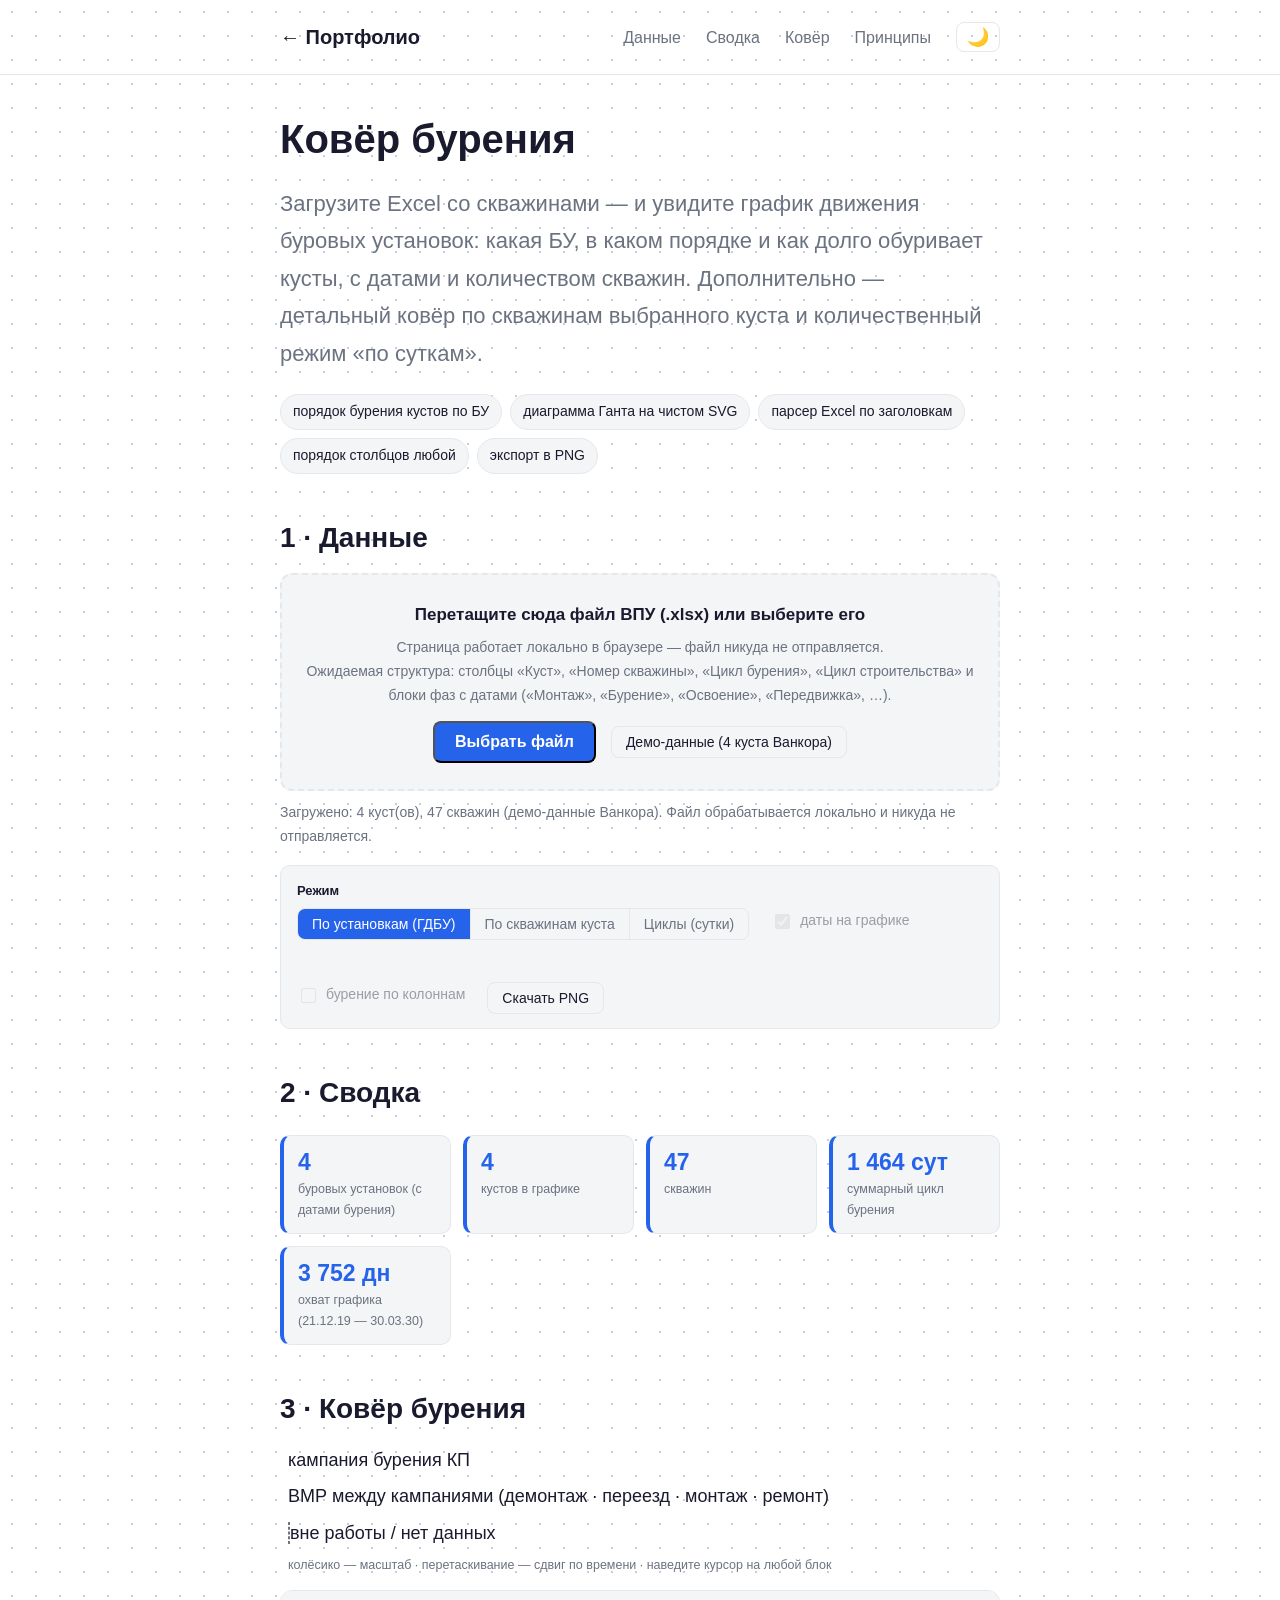
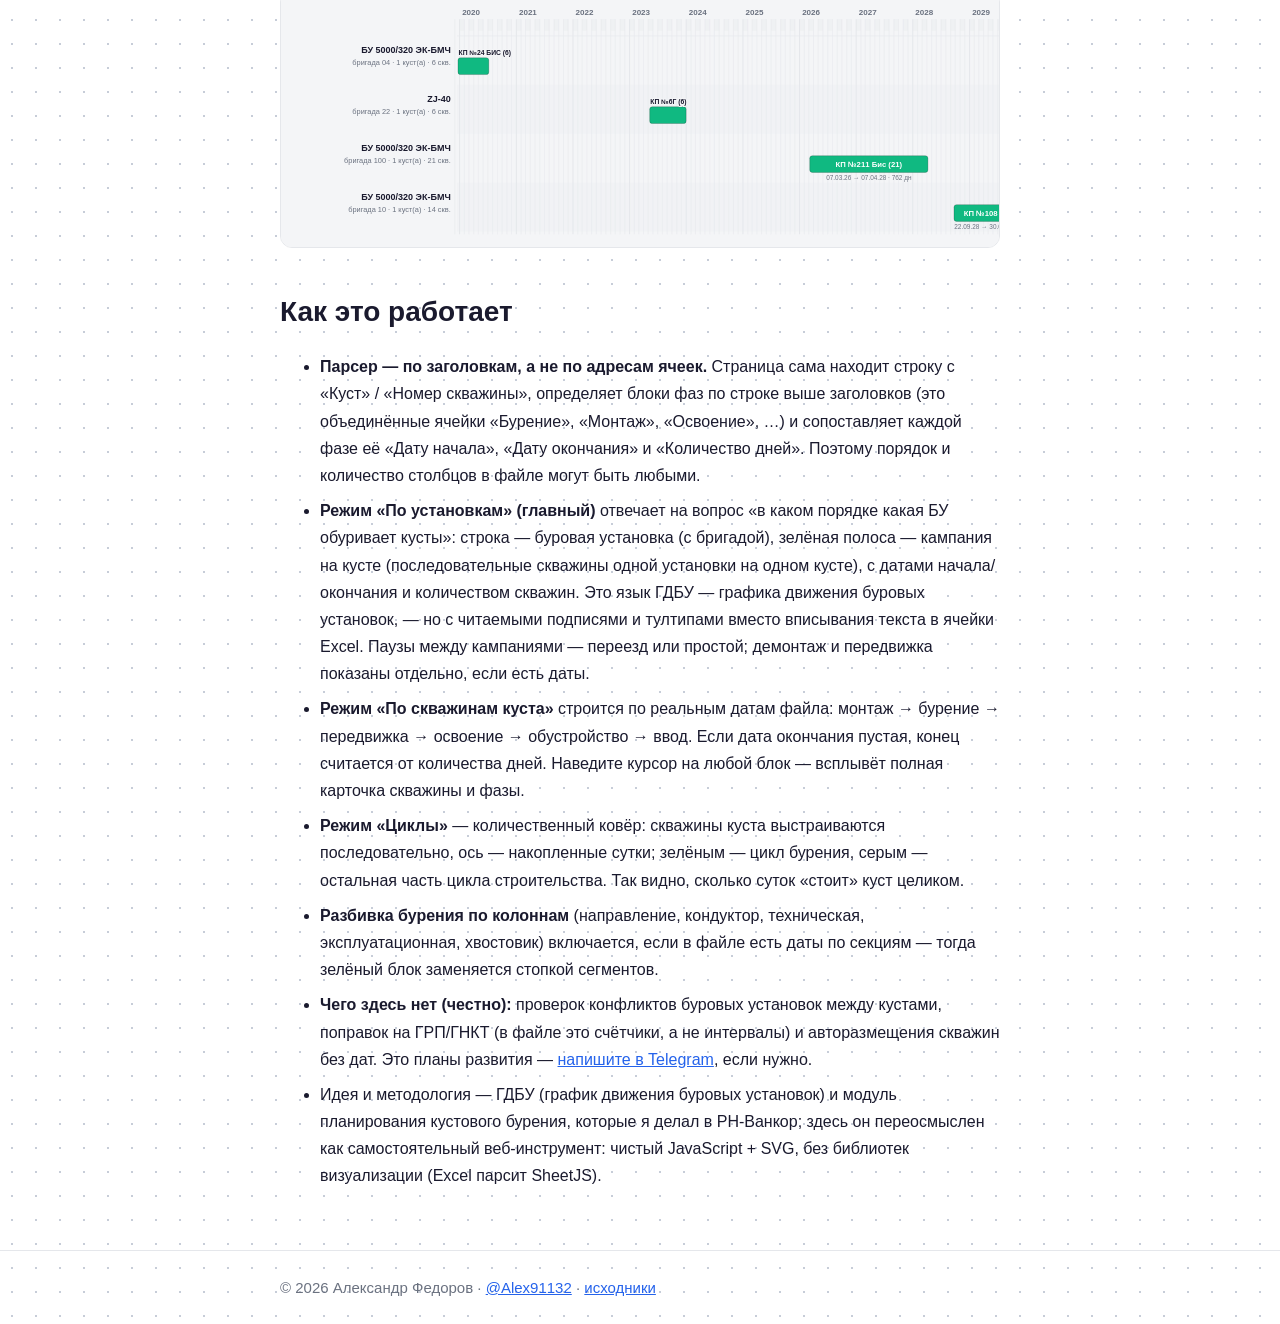
==== index.html @ 19e82ded "Начальная публикация: drilling-carpet (вынесен из портфолио в отдельный репозиторий)" ====
<!DOCTYPE html>
<html lang="ru">
<head>
  <meta charset="UTF-8">
  <meta name="viewport" content="width=device-width, initial-scale=1.0">
  <title>Ковёр бурения — визуализация графика строительства скважин — Александр Федоров</title>
  <meta name="description" content="Генератор ковра бурения: загрузите Excel со скважинами куста — получите по-дневную диаграмму Ганта строительства всех скважин: монтаж, бурение по колоннам, передвижка, освоение, ввод.">

  <link rel="icon" href="assets/favicon.svg" type="image/svg+xml">

  <meta property="og:type" content="website">
  <meta property="og:title" content="Ковёр бурения — генератор графика строительства скважин">
  <meta property="og:description" content="Загрузите Excel со скважинами — страница сама построит по-дневный ковёр бурения куста: фазы, даты, сутки, сводка.">
  <meta property="og:image" content="https://alex91132.github.io/assets/og.png">
  <meta property="og:url" content="https://alex91132.github.io/drilling-carpet/">
  <meta name="twitter:card" content="summary_large_image">

  <link rel="stylesheet" href="styles.css">

  <style>
    /* Цвета фаз фиксированные — должны читаться и в светлой, и в тёмной теме, и в PNG */
    :root {
      --ph-mount:   #f59e0b;
      --ph-drill:   #10b981;
      --ph-move:    #38bdf8;
      --ph-wait:    #94a3b8;
      --ph-compl:   #f97316;
      --ph-tie:     #b45309;
      --ph-input:   #047857;
      --ph-demount: #ef4444;
      --ph-skid:    #b91c1c;
      --ph-conserv: #64748b;
      --ph-build:   #6b7280;
      --ph-vmr:     #eab308;
    }

    .dropzone {
      border: 2px dashed var(--border);
      border-radius: 12px;
      background: var(--card);
      padding: 26px 20px;
      text-align: center;
      transition: border-color .15s ease, background .15s ease;
    }
    .dropzone.drag { border-color: var(--accent); background: var(--bg); }
    .dropzone .big { font-size: 17px; font-weight: 600; margin-bottom: 6px; }
    .dropzone .sub { font-size: 14px; color: var(--muted); }
    .dropzone input[type=file] { display: none; }

    .toolbar {
      display: flex; flex-wrap: wrap; gap: 14px 22px; align-items: flex-end;
      background: var(--card); border: 1px solid var(--border); border-radius: 10px;
      padding: 14px 16px; margin: 16px 0;
    }
    .toolbar .field label { display: block; font-size: 13px; font-weight: 600; margin-bottom: 6px; }
    select {
      background: var(--bg); border: 1px solid var(--border); border-radius: 8px;
      color: var(--text); padding: 7px 10px; font-size: 15px; font-family: inherit;
      max-width: 260px;
    }
    select:focus, .seg button:focus-visible, .chk input:focus-visible { outline: 2px solid var(--accent); outline-offset: 1px; }
    .seg { display: inline-flex; border: 1px solid var(--border); border-radius: 8px; overflow: hidden; }
    .seg button { background: transparent; border: none; color: var(--muted); padding: 7px 14px; cursor: pointer; font-size: 14px; font-family: inherit; }
    .seg button + button { border-left: 1px solid var(--border); }
    .seg button.on { background: var(--accent); color: #fff; }
    .chk { display: inline-flex; align-items: center; gap: 7px; font-size: 14px; color: var(--text); padding-bottom: 7px; cursor: pointer; }
    .chk input { accent-color: var(--accent); width: 15px; height: 15px; }

    .cards { display: grid; grid-template-columns: repeat(auto-fit, minmax(160px, 1fr)); gap: 12px; margin: 18px 0; }
    .kcard { background: var(--card); border: 1px solid var(--border); border-left: 4px solid var(--accent); border-radius: 10px; padding: 12px 14px; }
    .kcard .num { font-size: 23px; font-weight: 700; color: var(--accent); line-height: 1.25; }
    .kcard .lab { font-size: 12.5px; color: var(--muted); margin-top: 2px; }

    .chart-card { background: var(--card); border: 1px solid var(--border); border-radius: 12px; padding: 14px 10px 6px; margin: 14px 0; position: relative; overflow-x: auto; }
    .chart-card svg { display: block; min-width: 760px; user-select: none; }
    .legend { display: flex; flex-wrap: wrap; gap: 6px 16px; margin: 10px 8px; }
    .legend button {
      display: inline-flex; align-items: center; gap: 7px; font-size: 13.5px; color: var(--muted);
      background: transparent; border: none; padding: 2px 0; cursor: pointer; font-family: inherit;
    }
    .legend button.off { opacity: .38; text-decoration: line-through; }
    .legend .sw { width: 11px; height: 11px; border-radius: 3px; }
    .legend b { color: var(--text); font-weight: 600; }

    .tip {
      position: fixed; z-index: 50; pointer-events: none; display: none;
      background: var(--bg); border: 1px solid var(--border); border-radius: 8px;
      padding: 10px 12px; font-size: 13px; line-height: 1.5; color: var(--text);
      box-shadow: 0 4px 18px rgba(0,0,0,.18); max-width: 300px;
    }
    .tip .t { font-weight: 700; margin-bottom: 3px; }
    .tip .m { color: var(--muted); }

    .status { font-size: 14px; margin: 10px 0 0; color: var(--muted); }
    .status.err { color: var(--ph-demount); }
    .pill { display:inline-block; border:1px solid var(--border); border-radius:999px; font-size:11.5px; padding:0 7px; margin-left:5px; color:var(--muted); vertical-align: 1px; }
    .pill.dob { color:#047857; border-color:#047857; }
    .pill.nagn { color:#2563eb; border-color:#2563eb; }

    .btn2 {
      background: transparent; border: 1px solid var(--border); border-radius: 8px;
      color: var(--text); padding: 7px 14px; cursor: pointer; font-size: 14px; font-family: inherit;
    }
    .btn2:hover { border-color: var(--accent); color: var(--accent); }

    .how-list li { margin-bottom: 8px; font-size: 16px; }
    .empty { color: var(--muted); text-align: center; padding: 40px 20px; font-size: 15px; }
    @media (max-width: 620px) { h1 { font-size: 30px; } }
  </style>

  <script>
    (function () {
      var t = localStorage.getItem('theme');
      if (t) document.documentElement.setAttribute('data-theme', t);
    })();
  </script>
</head>
<body>

  <header class="site-header">
    <div class="container">
      <a href="https://alex91132.github.io/" class="site-logo">← Портфолио</a>
      <nav class="site-nav">
        <a href="#data">Данные</a>
        <a href="#summary">Сводка</a>
        <a href="#carpet">Ковёр</a>
        <a href="#how">Принципы</a>
        <button id="themeBtn" class="theme-toggle" onclick="toggleTheme()" aria-label="Сменить тему">🌙</button>
      </nav>
    </div>
  </header>

  <main class="container">

    <section class="intro">
      <h1>Ковёр бурения</h1>
      <p class="lead">
        Загрузите Excel со скважинами — и увидите график движения буровых установок:
        какая БУ, в каком порядке и как долго обуривает кусты, с датами и количеством
        скважин. Дополнительно — детальный ковёр по скважинам выбранного куста
        и количественный режим «по суткам».
      </p>
      <div class="tags" style="margin-top:14px;">
        <span class="tag">порядок бурения кустов по БУ</span>
        <span class="tag">диаграмма Ганта на чистом SVG</span>
        <span class="tag">парсер Excel по заголовкам</span>
        <span class="tag">порядок столбцов любой</span>
        <span class="tag">экспорт в PNG</span>
      </div>
    </section>

    <!-- ДАННЫЕ -->
    <section id="data">
      <h2>1 · Данные</h2>
      <div class="dropzone" id="dropzone">
        <div class="big">Перетащите сюда файл ВПУ (.xlsx) или выберите его</div>
        <div class="sub">Страница работает локально в браузере — файл никуда не отправляется.<br>
          Ожидаемая структура: столбцы «Куст», «Номер скважины», «Цикл бурения», «Цикл строительства»
          и блоки фаз с датами («Монтаж», «Бурение», «Освоение», «Передвижка», …).</div>
        <p style="margin:14px 0 0;">
          <button type="button" class="btn-primary" id="pickBtn" style="cursor:pointer;">Выбрать файл</button>
          <button type="button" class="btn2" id="demoBtn" style="margin-left:10px;">Демо-данные (4 куста Ванкора)</button>
        </p>
        <input type="file" id="fileInput" accept=".xlsx,.xls">
      </div>
      <p class="status" id="status"></p>

      <div class="toolbar" id="toolbar" style="display:none;">
        <div class="field" id="padField">
          <label for="padSel">Кустовая площадка</label>
          <select id="padSel"></select>
        </div>
        <div class="field">
          <label>Режим</label>
          <div class="seg" role="group" aria-label="Режим отображения">
            <button type="button" id="mode-rig" class="on">По установкам (ГДБУ)</button>
            <button type="button" id="mode-cal">По скважинам куста</button>
            <button type="button" id="mode-cyc">Циклы (сутки)</button>
          </div>
        </div>
        <label class="chk" id="optDatesWrap"><input type="checkbox" id="optDates" checked> даты на графике</label>
        <label class="chk" id="optSectionsWrap"><input type="checkbox" id="optSections"> бурение по колоннам</label>
        <div class="field">
          <label>&nbsp;</label>
          <button type="button" class="btn2" id="pngBtn">Скачать PNG</button>
        </div>
      </div>
    </section>

    <!-- СВОДКА -->
    <section id="summary" style="display:none;">
      <h2>2 · Сводка</h2>
      <div class="cards" id="sumCards"></div>
    </section>

    <!-- КОВЁР -->
    <section id="carpet" style="display:none;">
      <h2>3 · Ковёр бурения</h2>
      <div class="legend" id="legend"></div>
      <div class="chart-card" id="chartCard">
        <div class="empty">Выберите куст выше — ковёр появится здесь.</div>
      </div>
    </section>

    <!-- ПРИНЦИПЫ -->
    <section id="how">
      <h2>Как это работает</h2>
      <ul class="how-list">
        <li><b>Парсер — по заголовкам, а не по адресам ячеек.</b> Страница сама находит строку
          с «Куст» / «Номер скважины», определяет блоки фаз по строке выше заголовков
          (это объединённые ячейки «Бурение», «Монтаж», «Освоение», …) и сопоставляет
          каждой фазе её «Дату начала», «Дату окончания» и «Количество дней».
          Поэтому порядок и количество столбцов в файле могут быть любыми.</li>
        <li><b>Режим «По установкам» (главный)</b> отвечает на вопрос «в каком порядке
          какая БУ обуривает кусты»: строка — буровая установка (с бригадой), зелёная
          полоса — кампания на кусте (последовательные скважины одной установки на одном
          кусте), с датами начала/окончания и количеством скважин. Это язык ГДБУ —
          графика движения буровых установок, — но с читаемыми подписями и тултипами
          вместо вписывания текста в ячейки Excel. Паузы между кампаниями — переезд
          или простой; демонтаж и передвижка показаны отдельно, если есть даты.</li>
        <li><b>Режим «По скважинам куста»</b> строится по реальным датам файла: монтаж → бурение →
          передвижка → освоение → обустройство → ввод. Если дата окончания пустая,
          конец считается от количества дней. Наведите курсор на любой блок —
          всплывёт полная карточка скважины и фазы.</li>
        <li><b>Режим «Циклы»</b> — количественный ковёр: скважины куста выстраиваются
          последовательно, ось — накопленные сутки; зелёным — цикл бурения,
          серым — остальная часть цикла строительства. Так видно, сколько суток
          «стоит» куст целиком.</li>
        <li><b>Разбивка бурения по колоннам</b> (направление, кондуктор, техническая,
          эксплуатационная, хвостовик) включается, если в файле есть даты по секциям —
          тогда зелёный блок заменяется стопкой сегментов.</li>
        <li><b>Чего здесь нет (честно):</b> проверок конфликтов буровых установок между кустами,
          поправок на ГРП/ГНКТ (в файле это счётчики, а не интервалы) и авторазмещения
          скважин без дат. Это планы развития — <a href="https://t.me/Alex91132" target="_blank" rel="noopener">напишите в Telegram</a>, если нужно.</li>
        <li>Идея и методология — ГДБУ (график движения буровых установок) и модуль планирования
          кустового бурения, которые я делал в РН-Ванкор; здесь он переосмыслен как
          самостоятельный веб-инструмент: чистый JavaScript + SVG, без библиотек визуализации
          (Excel парсит SheetJS).</li>
      </ul>
    </section>

  </main>

  <footer class="site-footer">
    <div class="container">
      © 2026 Александр Федоров ·
      <a href="https://t.me/Alex91132" target="_blank" rel="noopener">@Alex91132</a> ·
      <a href="https://github.com/Alex91132/Alex91132.github.io" target="_blank" rel="noopener">исходники</a>
    </div>
  </footer>

  <div class="tip" id="tip"></div>

  <script src="demo-data.js"></script>
  <script src="https://cdn.sheetjs.com/xlsx-0.20.3/package/dist/xlsx.full.min.js"></script>

  <script>
  function currentTheme() {
    var t = document.documentElement.getAttribute('data-theme');
    if (t) return t;
    return window.matchMedia('(prefers-color-scheme: dark)').matches ? 'dark' : 'light';
  }
  function updateThemeIcon() {
    var btn = document.getElementById('themeBtn');
    if (btn) btn.textContent = currentTheme() === 'dark' ? '☀️' : '🌙';
  }
  function toggleTheme() {
    var next = currentTheme() === 'dark' ? 'light' : 'dark';
    document.documentElement.setAttribute('data-theme', next);
    localStorage.setItem('theme', next);
    updateThemeIcon();
  }
  updateThemeIcon();
  </script>

  <script>
  (function () {
    'use strict';

    var $ = function (id) { return document.getElementById(id); };
    function norm(s) { return s == null ? '' : String(s).replace(/\s+/g, ' ').trim().toLowerCase(); }
    var fmtInt = new Intl.NumberFormat('ru-RU');
    function fmt1(x) { return x.toLocaleString('ru-RU', { maximumFractionDigits: 1, minimumFractionDigits: 1 }); }
    function esc(s) { return String(s == null ? '' : s).replace(/&/g, '&amp;').replace(/</g, '&lt;').replace(/>/g, '&gt;').replace(/"/g, '&quot;'); }

    /* ============ Фазы ============ */
    var PHASES = [
      { k: 'mount',      label: 'Монтаж',            color: 'var(--ph-mount)' },
      { k: 'drill',      label: 'Бурение',           color: 'var(--ph-drill)' },
      { k: 'move',       label: 'Передвижка',        color: 'var(--ph-move)' },
      { k: 'wait',       label: 'Ожидание освоения', color: 'var(--ph-wait)' },
      { k: 'conservation', label: 'Консервация',     color: 'var(--ph-conserv)' },
      { k: 'completion', label: 'Освоение',          color: 'var(--ph-compl)' },
      { k: 'tie',        label: 'Обустройство',      color: 'var(--ph-tie)' },
      { k: 'demount',    label: 'Демонтаж',          color: 'var(--ph-demount)' },
      { k: 'skid',       label: 'Стаскивание БУ',    color: 'var(--ph-skid)' }
    ];
    var PHASE_BY_KEY = {};
    PHASES.forEach(function (p) { PHASE_BY_KEY[p.k] = p; });

    var GROUP_MAP = {
      'бурение': 'drill', 'освоение': 'completion',
      'ввод скважины в эксплуатацию (вывод скважины на режим)': 'input',
      'ожидание освоения(испытания)': 'wait', 'ожидание освоения (испытания)': 'wait',
      'консервация': 'conservation', 'передвижка': 'move',
      'монтаж': 'mount', 'демонтаж': 'demount', 'обустройство (обвязка)': 'tie',
      'стаскивание буровой установки': 'skid',
      'бурение направления': 'направление', 'бурение кондуктора': 'кондуктор',
      'бурение технической колонны': 'техколонна',
      'бурение эксплуатационной колонны': 'экспколонна',
      'бурение хвостовика': 'хвостовик'
    };
    var SECTION_ORDER = ['направление', 'кондуктор', 'техколонна', 'экспколонна', 'хвостовик'];
    var SECTION_LABEL = { 'направление': 'направление', 'кондуктор': 'кондуктор', 'техколонна': 'тех. колонна', 'экспколонна': 'экспл. колонна', 'хвостовик': 'хвостовик' };

    var BASE_COLS = {
      'порядок бурения скважины': 'order', 'куст': 'pad', 'номер скважины': 'well',
      'наименование скважины': 'wellName',
      'проходка по скважине, м': 'depth', 'проходка по скважине': 'depth',
      'цикл бурения': 'dd', 'цикл строительства': 'bd',
      'коммерческая скорость, м/мес.': 'speed', 'коммерческая скорость, м/мес': 'speed',
      'наименование вида бу': 'rig', 'номер бригады': 'crew',
      'количество грп/стадий мгрп': 'frp', 'количество грп/стадий мгрп': 'frp',
      'количество гнкт': 'gnkt'
    };
    var TYPE_COLS = { 'классификация скважины по профилю ствола (короткое)': 'type', 'классификация скважины по назначению (короткое)': 'purpose' };

    /* ============ Даты ============ */
    // Всё в UTC-полдень, чтобы не цеплять таймзоны; формат в интерфейсе — дд.мм.гггг
    function toISO(d) { return d.toISOString().slice(0, 10); }
    function parseDate(v) {
      if (v == null || v === '') return null;
      if (v instanceof Date && !isNaN(v)) return toISO(new Date(Date.UTC(v.getFullYear(), v.getMonth(), v.getDate(), 12)));
      if (typeof v === 'number' && isFinite(v)) { // экселевский сериал
        var ms = Math.round((v - 25569) * 86400000);
        return toISO(new Date(ms + 12 * 3600000));
      }
      var s = String(v).trim();
      var m = s.match(/^(\d{1,2})[.\-/](\d{1,2})[.\-/](\d{4})/);
      if (m) return m[3] + '-' + m[2].padStart(2, '0') + '-' + m[1].padStart(2, '0');
      m = s.match(/^(\d{4})-(\d{2})-(\d{2})/);
      if (m) return m[1] + '-' + m[2] + '-' + m[3];
      return null;
    }
    function t(iso) { return iso ? Date.parse(iso + 'T12:00:00Z') : null; }
    function daysBetween(a, b) { return Math.round((t(b) - t(a)) / 86400000); }
    function ruDate(iso) {
      if (!iso) return '';
      var p = iso.split('-');
      return p[2] + '.' + p[1] + '.' + p[0];
    }

    /* ============ Парсер книги ============ */
    function parseWorkbook(wb) {
      var sheet = null, headerRow = 0;
      outer:
      for (var si = 0; si < wb.SheetNames.length; si++) {
        var ws = wb.Sheets[wb.SheetNames[si]];
        var rng = ws['!ref'];
        if (!rng) continue;
        var dim = XLSX.utils.decode_range(rng);
        for (var r = 0; r <= Math.min(dim.e.r, 14); r++) {
          var found = { pad: -1, well: -1 };
          for (var c = 0; c <= dim.e.c; c++) {
            var n = norm(ws[XLSX.utils.encode_cell({ r: r, c: c })] ? ws[XLSX.utils.encode_cell({ r: r, c: c })].w || ws[XLSX.utils.encode_cell({ r: r, c: c })].v : null);
            if (n === 'куст') found.pad = c;
            if (n === 'номер скважины') found.well = c;
          }
          if (found.pad >= 0 && found.well >= 0) { sheet = ws; headerRow = r; break outer; }
        }
      }
      if (!sheet) throw new Error('Не нашёл строку заголовков со столбцами «Куст» и «Номер скважины». Проверьте формат файла.');

      var dim = XLSX.utils.decode_range(sheet['!ref']);
      var hr = headerRow, gr = headerRow - 1; // строка фаз-групп над заголовками

      function cell(r, c) {
        if (r < 0 || c < 0) return undefined;
        var addr = XLSX.utils.encode_cell({ r: r, c: c });
        return sheet[addr];
      }
      function val(r, c) {
        var x = cell(r, c);
        if (!x) return null;
        return x.t === 'd' ? x.v : (x.v !== undefined ? x.v : null);
      }
      // группы фаз: ближайшая непустая известная ячейка слева в строке gr
      var groupAt = {};
      var curGroup = null;
      for (var c = 0; c <= dim.e.c; c++) {
        var g = norm(val(gr, c));
        if (g && GROUP_MAP[g]) curGroup = GROUP_MAP[g];
        else if (g && g.length > 2) curGroup = null; // чужой заголовок сбивает группу
        groupAt[c] = curGroup;
      }

      var FIELD_BY_HEADER = { 'дата начала': 's', 'дата окончания': 'e', 'количество дней': 'd', 'расстояние на передвижку': 'dist' };
      var phaseCols = {}; // phase -> {s,e,d,dist}
      var baseCols = {};  // field -> col
      for (var c = 0; c <= dim.e.c; c++) {
        var h = norm(val(hr, c));
        if (!h) continue;
        var f = FIELD_BY_HEADER[h];
        if (f) {
          var gk = groupAt[c];
          if (gk) phaseCols[gk] = phaseCols[gk] || {}, phaseCols[gk][f] = c;
          continue;
        }
        if (BASE_COLS[h] && baseCols[BASE_COLS[h]] === undefined) { baseCols[BASE_COLS[h]] = c; continue; }
        for (var tk in TYPE_COLS) if (h === tk && baseCols[TYPE_COLS[tk]] === undefined) baseCols[TYPE_COLS[tk]] = c;
        if (h.indexOf('профилю ствола') >= 0 && baseCols.type === undefined) baseCols.type = c;
        if (h.indexOf('назначению') >= 0 && baseCols.purpose === undefined) baseCols.purpose = c;
      }
      if (baseCols.well === undefined) throw new Error('Нет столбца «Номер скважины».');
      if (!Object.keys(phaseCols).length) throw new Error('Не нашёл блоков фаз (Монтаж, Бурение, Освоение…) над заголовками. Нужна строка с названиями блоков.');

      function num(v) { return (typeof v === 'number' && isFinite(v)) ? v : (v != null && v !== '' && isFinite(parseFloat(v)) ? parseFloat(v) : null); }

      var pads = {}, padOrder = [], curPad = '';
      for (var r = hr + 1; r <= dim.e.r; r++) {
        var padRaw = val(r, baseCols.pad), wellRaw = val(r, baseCols.well);
        var aRaw = baseCols.order !== undefined ? val(r, baseCols.order) : null;
        if (wellRaw == null || wellRaw === '') {
          if (padRaw != null && padRaw !== '' && aRaw == null) {
            curPad = String(padRaw).trim();
            if (curPad && !pads[curPad]) { pads[curPad] = []; padOrder.push(curPad); }
          }
          continue;
        }
        var w = {
          pad: (padRaw != null && padRaw !== '') ? String(padRaw).trim() : curPad,
          n: String(wellRaw).trim(),
          order: num(aRaw),
          type: baseCols.type !== undefined ? String(val(r, baseCols.type) != null ? val(r, baseCols.type) : '').trim() : '',
          purpose: baseCols.purpose !== undefined ? String(val(r, baseCols.purpose) != null ? val(r, baseCols.purpose) : '').trim() : '',
          depth: num(baseCols.depth !== undefined ? val(r, baseCols.depth) : null),
          dd: num(baseCols.dd !== undefined ? val(r, baseCols.dd) : null),
          bd: num(baseCols.bd !== undefined ? val(r, baseCols.bd) : null),
          speed: num(baseCols.speed !== undefined ? val(r, baseCols.speed) : null),
          rig: baseCols.rig !== undefined ? String(val(r, baseCols.rig) != null ? val(r, baseCols.rig) : '').trim() : '',
          crew: val(r, baseCols.crew !== undefined ? baseCols.crew : -1),
          frp: num(baseCols.frp !== undefined ? val(r, baseCols.frp) : null),
          gnkt: num(baseCols.gnkt !== undefined ? val(r, baseCols.gnkt) : null),
          ph: {}
        };
        var anyPhase = false;
        for (var gk in phaseCols) {
          var pc = phaseCols[gk];
          var rec = {
            s: parseDate(pc.s !== undefined ? val(r, pc.s) : null),
            e: parseDate(pc.e !== undefined ? val(r, pc.e) : null),
            d: num(pc.d !== undefined ? val(r, pc.d) : null)
          };
          if (pc.dist !== undefined) rec.dist = num(val(r, pc.dist));
          if (rec.s || rec.e || (rec.d && rec.d > 0)) {
            anyPhase = true;
            if (SECTION_ORDER.indexOf(gk) >= 0) {
              w.ph.sections = w.ph.sections || [];
              w.ph.sections.push({ k: gk, s: rec.s, e: rec.e, d: rec.d });
            } else {
              w.ph[gk] = rec;
            }
          }
        }
        if (!w.pad) w.pad = 'Без куста';
        if (!pads[w.pad]) { pads[w.pad] = []; padOrder.push(w.pad); }
        pads[w.pad].push(w);
      }
      if (!padOrder.length) throw new Error('В файле не нашлось строк со скважинами.');
      padOrder.forEach(function (p) {
        pads[p].sort(function (a, b) {
          var ao = a.order != null ? a.order : Infinity, bo = b.order != null ? b.order : Infinity;
          if (ao !== bo) return ao - bo;
          var at = firstDate(a), bt = firstDate(b);
          return (at == null ? Infinity : at) - (bt == null ? Infinity : bt);
        });
      });
      return padOrder.map(function (p) { return { name: p, wells: pads[p] }; }).sort(function (a, b) {
        return a.name.localeCompare(b.name, 'ru', { numeric: true });
      });
    }
    function firstDate(w) {
      var best = null;
      ['mount', 'drill', 'completion', 'input'].forEach(function (k) {
        var s = w.ph[k] && w.ph[k].s;
        if (s && (best == null || t(s) < best)) best = t(s);
      });
      return best;
    }

    /* ============ Состояние ============ */
    var S = { pads: [], padIdx: -1, mode: 'rig', showDates: true, sections: false, hidden: {} };

    function setData(pads, srcLabel) {
      S.pads = pads;
      S.rigRange = null;
      var sel = $('padSel');
      sel.innerHTML = pads.map(function (p, i) {
        return '<option value="' + i + '">' + esc(p.name) + ' — ' + p.wells.length + ' скв.</option>';
      }).join('');
      $('toolbar').style.display = '';
      $('summary').style.display = '';
      $('carpet').style.display = '';
      var pref = 0;
      for (var i = 0; i < pads.length; i++) if (pads[i].wells.length > pads[pref].wells.length) pref = i;
      sel.value = pref;
      S.padIdx = pref;
      $('optSections').disabled = !hasSections();
      $('optSections').checked = false;
      S.sections = false;
      setStatus('Загружено: ' + pads.length + ' куст(ов), ' + pads.reduce(function (a, p) { return a + p.wells.length; }, 0) +
        ' скважин (' + srcLabel + '). Файл обрабатывается локально и никуда не отправляется.');
      setMode(S.mode);
    }
    function setStatus(msg, isErr) {
      var el = $('status');
      el.textContent = msg;
      el.className = 'status' + (isErr ? ' err' : '');
    }
    function pad() { return S.pads[S.padIdx]; }
    function hasSections() {
      var p = pad();
      return !!p && p.wells.some(function (w) { return w.ph.sections && w.ph.sections.length; });
    }

    /* ============ Сводка ============ */
    function renderSummary() {
      var p = pad();
      if (!p) return;
      var wells = p.wells;
      var dob = wells.filter(function (w) { return w.purpose === 'доб'; }).length;
      var depth = wells.reduce(function (a, w) { return a + (w.depth || 0); }, 0);
      var dd = wells.reduce(function (a, w) { return a + (w.dd || 0); }, 0);
      var bds = wells.filter(function (w) { return w.bd != null; });
      var bdAvg = bds.length ? bds.reduce(function (a, w) { return a + w.bd; }, 0) / bds.length : null;
      var rigs = [];
      wells.forEach(function (w) { if (w.rig && rigs.indexOf(w.rig) < 0) rigs.push(w.rig); });
      var t0 = null, t1 = null;
      wells.forEach(function (w) {
        for (var k in w.ph) {
          if (k === 'sections') { w.ph.sections.forEach(function (s) { touch(s.s, s.e); }); continue; }
          touch(w.ph[k].s, w.ph[k].e);
        }
      });
      function touch(a, b) {
        if (a) { var x = t(a); if (t0 == null || x < t0) t0 = x; if (t1 == null || x > t1) t1 = x; }
        if (b) { var y = t(b); if (t1 == null || y > t1) t1 = y; if (t0 == null || y < t0) t0 = y; }
      }
      var span = (t0 != null && t1 != null) ? Math.round((t1 - t0) / 86400000) : null;
      var cards = [
        num2(wells.length, 'скважин на кусте' + (dob ? ' · доб. ' + dob + ' / нагн. ' + (wells.length - dob) : '')),
        depth ? num2(fmtInt.format(Math.round(depth)) + ' м', 'суммарная проходка') : null,
        dd ? num2(fmtInt.format(Math.round(dd)) + ' сут', 'суммарный цикл бурения') : null,
        bdAvg != null ? num2(fmt1(bdAvg) + ' сут', 'средний цикл строительства') : null,
        span != null ? num2(fmtInt.format(span) + ' дн', 'срок строительства куста (по датам)') : null,
        num2(rigs.length, 'типов БУ: ' + (rigs.slice(0, 2).join(', ') || '—') + (rigs.length > 2 ? '…' : ''))
      ];
      $('sumCards').innerHTML = cards.filter(Boolean).join('');
      function num2(v, l) {
        return '<div class="kcard"><div class="num">' + v + '</div><div class="lab">' + l + '</div></div>';
      }
    }

    /* ============ Ковёр ============ */
    var MONTHS = ['янв', 'фев', 'мар', 'апр', 'май', 'июн', 'июл', 'авг', 'сен', 'окт', 'ноя', 'дек'];
    var tips = [];

    function renderCarpet() {
      tips = [];
      var p = pad();
      if (!p) return;
      var wells = p.wells;
      var W = 1180, L = 214, Rm = 14;
      var yearH = 20, monthH = 18, rowH = 46, topGap = 6;
      var T = yearH + monthH + topGap;
      var H = T + wells.length * rowH + 12;
      var iw = W - L - Rm;
      var svg = '<svg id="carpetSvg" viewBox="0 0 ' + W + ' ' + H + '" xmlns="http://www.w3.org/2000/svg" style="font-family:inherit">';

      function label(w, y) {
        var badges = '';
        if (w.type) badges += '<tspan fill="var(--muted)">' + esc(w.type) + '</tspan>';
        if (w.purpose) badges += '<tspan class="pp" dx="6" fill="' + (w.purpose === 'доб' ? '#047857' : '#2563eb') + '">' + esc(w.purpose) + '</tspan>';
        var rig = w.rig || '';
        if (rig.length > 26) rig = rig.slice(0, 25) + '…';
        var out = '<text x="' + (L - 10) + '" y="' + (y + 17) + '" text-anchor="end" font-size="14" font-weight="700" fill="var(--text)">№ ' + esc(w.n) +
          ' <tspan font-size="11" font-weight="400">' + badges + '</tspan></text>' +
          '<text x="' + (L - 10) + '" y="' + (y + 32) + '" text-anchor="end" font-size="11" fill="var(--muted)">' + esc(rig) +
          (w.crew != null && w.crew !== '' ? ' · бр. ' + esc(w.crew) : '') + '</text>';
        return out;
      }
      function barTip(w, ph, sec) {
        return esc('№ ' + w.n + (sec ? ' · ' + sec : '')) + '<br><span class="m">' + esc(w.type + (w.purpose ? ' / ' + w.purpose : '') + (w.rig ? ' · ' + w.rig : '')) + '</span>';
      }

      if (S.mode === 'cal') {
        // ---- календарь ----
        var t0 = null, t1 = null;
        wells.forEach(function (w) {
          for (var k in w.ph) {
            if (k === 'sections') { w.ph.sections.forEach(function (s) { touch(s.s, s.e); }); continue; }
            touch(w.ph[k].s, w.ph[k].e);
          }
        });
        function touch(a, b) {
          if (a) { var x = t(a); if (t0 == null || x < t0) t0 = x; if (t1 == null || x > t1) t1 = x; }
          if (b) { var y = t(b); if (t1 == null || y > t1) t1 = y; if (t0 == null || y < t0) t0 = y; }
        }
        if (t0 == null) {
          $('chartCard').innerHTML = '<div class="empty">В этом кусте нет дат — включите режим «Циклы (по суткам)».</div>';
          renderLegend(null);
          return;
        }
        t0 -= 3 * 86400000; t1 += 3 * 86400000;
        var DAY = 86400000;
        function X(ms) { return L + (ms - t0) / (t1 - t0) * iw; }

        // года и месяцы
        var d = new Date(t0); var cur = new Date(Date.UTC(d.getUTCFullYear(), d.getUTCMonth(), 1));
        var y0 = new Date(Date.UTC(d.getUTCFullYear(), 0, 1)).getTime();
        svg += '<rect x="' + X(y0) + '" y="0" width="' + Math.max(0, X(new Date(Date.UTC(d.getUTCFullYear() + 1, 0, 1)).getTime()) - X(y0)) + '" height="' + yearH + '" fill="var(--border)" opacity="0.55" rx="3"/>';
        svg += '<text x="' + (X(y0) + 8) + '" y="14" font-size="12" font-weight="700" fill="var(--text)">' + d.getUTCFullYear() + '</text>';
        while (cur.getTime() <= t1) {
          var mStart = cur.getTime();
          var mEnd = new Date(Date.UTC(cur.getUTCFullYear(), cur.getUTCMonth() + 1, 1)).getTime();
          var wpx = X(Math.min(mEnd, t1)) - X(mStart);
          if (cur.getUTCMonth() % 2 === 0)
            svg += '<rect x="' + X(mStart) + '" y="' + yearH + '" width="' + wpx + '" height="' + monthH + '" fill="var(--border)" opacity="0.35"/>';
          if (wpx > 16)
            svg += '<text x="' + (X(mStart) + 3) + '" y="' + (yearH + 13) + '" font-size="10" fill="var(--muted)">' + MONTHS[cur.getUTCMonth()] + '</text>';
          if (cur.getUTCMonth() === 0) {
            var yy = cur.getUTCFullYear();
            svg += '<text x="' + (X(mStart) + 4) + '" y="14" font-size="12" font-weight="700" fill="var(--muted)">' + yy + '</text>';
          }
          svg += '<line x1="' + X(mStart) + '" y1="' + yearH + '" x2="' + X(mStart) + '" y2="' + (H - 10) + '" stroke="var(--border)" stroke-width="1" opacity="0.7"/>';
          cur = new Date(Date.UTC(cur.getUTCFullYear(), cur.getUTCMonth() + 1, 1));
        }
        svg += '<line x1="' + L + '" y1="' + T + '" x2="' + (W - Rm) + '" y2="' + T + '" stroke="var(--border)"/>';

        // строки скважин
        wells.forEach(function (w, i) {
          var y = T + i * rowH;
          if (i % 2) svg += '<rect x="' + L + '" y="' + y + '" width="' + iw + '" height="' + rowH + '" fill="var(--border)" opacity="0.18"/>';
          svg += label(w, y);
          var barY = y + 8, barH = 20;
          PHASES.forEach(function (ph) {
            if (ph.k === 'drill' && S.sections && w.ph.sections && w.ph.sections.length) return; // заменяется секциями
            var rec = w.ph[ph.k];
            if (!rec || S.hidden[ph.k]) return;
            if (!rec.s && !rec.e) return;
            var s = rec.s ? t(rec.s) : null, e = rec.e ? t(rec.e) : null;
            if (s == null && e != null && rec.d) s = e - rec.d * DAY;
            if (e == null && s != null && rec.d) e = s + rec.d * DAY;
            if (s == null || e == null || e < s) return;
            var x1 = X(s), x2 = X(e), bw = Math.max(x2 - x1, 1.5);
            tips.push({ x: x1, w: bw, y: barY, h: barH, html: barTip(w, ph.label) + phaseDetails(rec) });
            svg += '<rect x="' + x1.toFixed(1) + '" y="' + barY + '" width="' + bw.toFixed(1) + '" height="' + barH + '" rx="3" fill="' + ph.color + '" stroke="rgba(0,0,0,.28)"/>';
            if (bw >= 34) {
              var dd = rec.d != null ? Math.round(rec.d) : Math.round((e - s) / DAY);
              var lightBar = (ph.k === 'mount' || ph.k === 'move' || ph.k === 'wait');
              svg += '<text x="' + (x1 + bw / 2).toFixed(1) + '" y="' + (barY + 14) + '" text-anchor="middle" font-size="10.5" font-weight="600" fill="' + (lightBar ? '#1f2937' : '#fff') + '">' + dd + ' дн</text>';
            }
            if (S.showDates && ph.k === 'drill' && bw >= 58) {
              svg += '<text x="' + (x1 + 3) + '" y="' + (barY + barH + 10) + '" font-size="9" fill="var(--muted)">' + ruDate(rec.s) + '</text>';
              svg += '<text x="' + (x2 - 3) + '" y="' + (barY + barH + 10) + '" text-anchor="end" font-size="9" fill="var(--muted)">' + ruDate(rec.e) + '</text>';
            }
          });
          // секции бурения
          if (S.sections && w.ph.sections && w.ph.sections.length && !S.hidden.drill) {
            var sh = barH / w.ph.sections.length;
            w.ph.sections.forEach(function (srec, si2) {
              if (!srec.s && !srec.e) return;
              var s = srec.s ? t(srec.s) : null, e = srec.e ? t(srec.e) : null;
              if (s == null && e != null && srec.d) s = e - srec.d * DAY;
              if (e == null && s != null && srec.d) e = s + srec.d * DAY;
              if (s == null || e == null || e < s) return;
              var x1 = X(s), bw = Math.max(X(e) - x1, 1.5);
              var col = ['#6ee7b7', '#34d399', '#10b981', '#059669', '#047857'][Math.min(si2, 4)];
              tips.push({ x: x1, w: bw, y: barY + si2 * sh, h: sh, html: barTip(w, 'Бурение · ' + (SECTION_LABEL[srec.k] || srec.k)) + phaseDetails(srec) });
              svg += '<rect x="' + x1.toFixed(1) + '" y="' + (barY + si2 * sh) + '" width="' + bw.toFixed(1) + '" height="' + sh + '" fill="' + col + '" stroke="rgba(0,0,0,.25)"/>';
            });
            var dr = w.ph.drill;
            var os = dr && dr.s ? dr.s : w.ph.sections[0].s;
            var oe = dr && dr.e ? dr.e : w.ph.sections[w.ph.sections.length - 1].e;
            if (os && oe && t(oe) >= t(os))
              svg += '<rect x="' + X(t(os)).toFixed(1) + '" y="' + barY + '" width="' + Math.max(1.5, X(t(oe)) - X(t(os))).toFixed(1) + '" height="' + barH + '" fill="none" stroke="rgba(0,0,0,.45)" stroke-width="1.2" rx="3"/>';
          }
          // маркер ввода
          var inp = w.ph.input;
          if (inp && (inp.e || inp.s) && !S.hidden.input) {
            var ix = X(t(inp.e || inp.s));
            svg += '<path d="M' + ix + ' ' + (y + 4) + ' v' + (rowH - 12) + '" stroke="#047857" stroke-width="2"/>' +
              '<path d="M' + ix + ' ' + (y + 4) + ' l14 4 l-14 4 z" fill="#047857"/>';
            tips.push({ x: ix, w: 14, y: y + 4, h: rowH - 12, html: barTip(w, 'Ввод в эксплуатацию') + phaseDetails(inp) });
          }
        });
      } else {
        // ---- циклы (накопленные сутки) ----
        var acc = 0, maxD = 0;
        var rows = wells.map(function (w) {
          var dd = w.dd != null ? w.dd : (w.bd != null ? w.bd : 0);
          var bd = w.bd != null ? w.bd : dd;
          var row = { w: w, s: acc, d1: acc + dd, d2: acc + bd };
          acc += bd;
          maxD = Math.max(maxD, row.d2);
          return row;
        });
        var STEP = 30;
        var end = Math.ceil((maxD + 5) / STEP) * STEP;
        function X(d) { return L + d / end * iw; }
        for (var g = 0; g <= end; g += STEP) {
          svg += '<line x1="' + X(g) + '" y1="' + yearH + '" x2="' + X(g) + '" y2="' + (H - 10) + '" stroke="var(--border)" opacity="0.8"/>';
          svg += '<text x="' + X(g) + '" y="' + (yearH + 13) + '" text-anchor="middle" font-size="10" fill="var(--muted)">' + g + '</text>';
        }
        svg += '<text x="' + (L + iw) + '" y="14" text-anchor="end" font-size="11" font-weight="700" fill="var(--muted)">сутки от начала бурения куста</text>';
        svg += '<line x1="' + L + '" y1="' + T + '" x2="' + (W - Rm) + '" y2="' + T + '" stroke="var(--border)"/>';
        rows.forEach(function (row, i) {
          var y = T + i * rowH;
          if (i % 2) svg += '<rect x="' + L + '" y="' + y + '" width="' + iw + '" height="' + rowH + '" fill="var(--border)" opacity="0.18"/>';
          svg += label(row.w, y);
          var barY = y + 8, barH = 20;
          var x1 = X(row.s), x2 = X(row.d1), x3 = X(row.d2);
          if (x3 - x1 >= 1) {
            svg += '<rect x="' + x1.toFixed(1) + '" y="' + barY + '" width="' + (x3 - x1).toFixed(1) + '" height="' + barH + '" rx="3" fill="var(--ph-build)" opacity="0.55" stroke="rgba(0,0,0,.2)"/>';
            tips.push({ x: x1, w: x3 - x1, y: barY, h: barH, html: barTip(row.w, 'Цикл строительства') + '<br><span class="m">' + fmt1(row.d2 - row.s) + ' сут</span>' });
          }
          if (x2 - x1 >= 1) {
            svg += '<rect x="' + x1.toFixed(1) + '" y="' + barY + '" width="' + (x2 - x1).toFixed(1) + '" height="' + barH + '" rx="3" fill="var(--ph-drill)" stroke="rgba(0,0,0,.28)"/>';
            tips.push({ x: x1, w: x2 - x1, y: barY, h: barH, html: barTip(row.w, 'Цикл бурения') + '<br><span class="m">' + fmt1(row.d1 - row.s) + ' сут</span>' });
            if (x2 - x1 >= 34)
              svg += '<text x="' + ((x1 + x2) / 2).toFixed(1) + '" y="' + (barY + 14) + '" text-anchor="middle" font-size="10.5" font-weight="600" fill="#fff">' + fmt1(row.d1 - row.s) + '</text>';
          }
        });
      }

      svg += '</svg>';
      $('chartCard').innerHTML = svg;
      renderLegend(wells);
      wireTips();
    }
    function phaseDetails(rec) {
      var parts = [];
      if (rec.s) parts.push('начало ' + ruDate(rec.s));
      if (rec.e) parts.push('окончание ' + ruDate(rec.e));
      if (rec.d != null && rec.d > 0) parts.push(fmt1(rec.d) + ' дн');
      if (rec.dist) parts.push(rec.dist + ' м');
      return parts.length ? '<br><span class="m">' + esc(parts.join(' · ')) + '</span>' : '';
    }

    function renderLegend(wells) {
      var items = [];
      if (S.mode === 'cal') {
        PHASES.concat([{ k: 'input', label: 'Ввод в эксплуатацию', color: '#047857' }]).forEach(function (ph) {
          var total = 0, cnt = 0;
          if (wells) wells.forEach(function (w) {
            var recs = ph.k === 'input' ? [w.ph.input] : [w.ph[ph.k]];
            recs.forEach(function (r) { if (r && (r.d != null)) { total += r.d; cnt++; } });
          });
          items.push('<button type="button" data-ph="' + ph.k + '" class="' + (S.hidden[ph.k] ? 'off' : '') + '">' +
            '<i class="sw" style="background:' + ph.color + '"></i>' + ph.label +
            (cnt ? ' · <b>' + fmtInt.format(Math.round(total)) + ' дн</b>' : '') + '</button>');
        });
      } else {
        items = [
          '<span><i class="sw" style="background:var(--ph-drill)"></i>цикл бурения</span>',
          '<span><i class="sw" style="background:var(--ph-build)"></i>остальной цикл строительства</span>'
        ];
      }
      $('legend').innerHTML = items.join('');
      Array.prototype.forEach.call($('legend').querySelectorAll('button[data-ph]'), function (b) {
        b.addEventListener('click', function () {
          var k = this.getAttribute('data-ph');
          S.hidden[k] = !S.hidden[k];
          renderCarpet();
          renderSummary();
        });
      });
    }

    /* ============ Режим «По установкам» (ГДБУ): порядок бурения кустов ============ */
    function isoAdd(iso, days) {
      return new Date(t(iso) + days * 86400000).toISOString().slice(0, 10);
    }
    function drillEnd(w) {
      var r = w.ph.drill;
      if (!r) return null;
      if (r.e) return r.e;
      if (r.s && r.d) return isoAdd(r.s, Math.round(r.d));
      return r.s;
    }
    function ruShort(iso) { if (!iso) return ''; var p = iso.split('-'); return p[2] + '.' + p[1] + '.' + p[0].slice(2); }

    function buildRigs() {
      var wells = [];
      S.pads.forEach(function (p) { wells = wells.concat(p.wells); });
      var by = {}, keys = [], undated = 0;
      wells.forEach(function (w) {
        if (!(w.ph.drill && w.ph.drill.s)) { undated++; return; }
        var key = w.rig || 'БУ не указана';
        if (w.crew != null && w.crew !== '') key += ' · бр. ' + w.crew;
        if (!by[key]) { by[key] = { rig: w.rig || 'БУ не указана', crew: w.crew, wells: [] }; keys.push(key); }
        by[key].wells.push(w);
      });
      var rigs = keys.map(function (key) {
        var g = by[key];
        var ws = g.wells.slice().sort(function (a, b) { return t(a.ph.drill.s) - t(b.ph.drill.s); });
        // кампании: последовательные скважины одной установки на одном кусте
        var camps = [];
        ws.forEach(function (w) {
          var de = drillEnd(w);
          var ms = w.ph.mount && w.ph.mount.s;
          var last = camps[camps.length - 1];
          if (last && last.pad === w.pad) {
            last.wells.push(w);
            if (de && t(de) > t(last.e)) last.e = de;
          } else {
            camps.push({ pad: w.pad, wells: [w], s: ms || w.ph.drill.s, e: de || w.ph.drill.s });
          }
        });
        // переходные фазы со своими датами: демонтаж, стаскивание, передвижка
        var trans = [];
        ws.forEach(function (w) {
          ['demount', 'skid', 'move'].forEach(function (k) {
            var r = w.ph[k];
            if (!r) return;
            var a = r.s ? t(r.s) : null, b = r.e ? t(r.e) : null;
            if (a == null && b == null) return;
            if (a == null) a = b;
            if (b == null) b = a;
            if (b < a) { var q = a; a = b; b = q; }
            trans.push({ k: k, a: a, b: b, w: w });
          });
        });
        return { rig: g.rig, crew: g.crew, camps: camps, trans: trans };
      }).filter(function (r) { return r.camps.length; });
      rigs.sort(function (a, b) { return t(a.camps[0].s) - t(b.camps[0].s); });
      rigs.undated = undated;
      return rigs;
    }

    function renderRigSummary() {
      var rigs = buildRigs();
      var padsSet = {}, wellN = 0, dd = 0, t0 = null, t1 = null;
      rigs.forEach(function (r) {
        r.camps.forEach(function (c) {
          padsSet[c.pad] = 1;
          c.wells.forEach(function (w) { wellN++; dd += w.dd || 0; });
          var a = t(c.s), b = t(c.e);
          if (t0 == null || a < t0) t0 = a;
          if (t1 == null || b > t1) t1 = b;
        });
      });
      var span = (t0 != null && t1 != null) ? Math.round((t1 - t0) / 86400000) : 0;
      var cards = [
        k2(rigs.length, 'буровых установок (с датами бурения)'),
        k2(Object.keys(padsSet).length, 'кустов в графике'),
        k2(wellN, 'скважин' + (rigs.undated ? ' · ещё ' + rigs.undated + ' без дат не показаны' : '')),
        dd ? k2(fmtInt.format(Math.round(dd)) + ' сут', 'суммарный цикл бурения') : null,
        span ? k2(fmtInt.format(span) + ' дн', 'охват графика (' + ruShort(new Date(t0).toISOString().slice(0, 10)) + ' — ' + ruShort(new Date(t1).toISOString().slice(0, 10)) + ')') : null
      ];
      $('sumCards').innerHTML = cards.filter(Boolean).join('');
      function k2(v, l) { return '<div class="kcard"><div class="num">' + v + '</div><div class="lab">' + l + '</div></div>'; }
    }

    function renderRigChart() {
      tips = [];
      var rigs = buildRigs();
      if (!rigs.length) {
        $('chartCard').innerHTML = '<div class="empty">Нет скважин с датами бурения — режим «По установкам» недоступен для этого файла.</div>';
        $('legend').innerHTML = '';
        return;
      }
      var W = 1180, L = 258, Rm = 16, yearH = 22, monthH = 18, rowH = 76;
      var DAY = 86400000;
      function isoOf(ms) { return new Date(ms).toISOString().slice(0, 10); }
      var full0 = null, full1 = null;
      function touch(v) { if (v == null) return; if (full0 == null || v < full0) full0 = v; if (full1 == null || v > full1) full1 = v; }
      rigs.forEach(function (r) {
        r.camps.forEach(function (c) { touch(t(c.s)); touch(t(c.e)); });
      });
      full0 -= 5 * DAY; full1 += 5 * DAY;
      window.__fullSpan = full1 - full0;
      // по умолчанию — весь период работ, все установки; зум и сдвиг — вручную
      if (!S.rigRange) S.rigRange = { a: full0, b: full1 };
      var t0 = Math.max(S.rigRange.a, full0), t1 = Math.min(S.rigRange.b, full1);
      if (t1 - t0 < 20 * DAY) t1 = t0 + 20 * DAY;
      var zoomed = (t1 - t0) < (full1 - full0) - DAY;
      // в окне показываем только установки, у которых есть кампании в этом периоде
      var visRigs = rigs.filter(function (r) {
        return r.camps.some(function (c) { var a = t(c.s), b = t(c.e); return b >= t0 && a <= t1; });
      });
      var hiddenRigs = rigs.length - visRigs.length;
      var T = yearH + monthH + 8, H = T + visRigs.length * rowH + 14, iw = W - L - Rm;
      function X(v) { return L + (v - t0) / (t1 - t0) * iw; }

      var svg = '<svg id="carpetSvg" viewBox="0 0 ' + W + ' ' + H + '" xmlns="http://www.w3.org/2000/svg" style="font-family:inherit">';
      svg += '<defs><clipPath id="plotClip"><rect x="' + L + '" y="0" width="' + iw + '" height="' + H + '"/></clipPath></defs>';

      // ось: года и месяцы
      var d0 = new Date(t0);
      var cur = new Date(Date.UTC(d0.getUTCFullYear(), d0.getUTCMonth(), 1));
      while (cur.getTime() <= t1) {
        var mStart = cur.getTime();
        var mEnd = new Date(Date.UTC(cur.getUTCFullYear(), cur.getUTCMonth() + 1, 1)).getTime();
        var wpx = X(Math.min(mEnd, t1)) - X(mStart);
        if (cur.getUTCMonth() % 2 === 0)
          svg += '<rect x="' + X(mStart).toFixed(1) + '" y="' + yearH + '" width="' + Math.max(0, wpx).toFixed(1) + '" height="' + monthH + '" fill="var(--border)" opacity="0.35"/>';
        if (wpx > 16)
          svg += '<text x="' + (X(mStart) + 3).toFixed(1) + '" y="' + (yearH + 13) + '" font-size="10" fill="var(--muted)">' + MONTHS[cur.getUTCMonth()] + '</text>';
        if (cur.getUTCMonth() === 0)
          svg += '<text x="' + (X(mStart) + 4).toFixed(1) + '" y="15" font-size="12.5" font-weight="700" fill="var(--muted)">' + cur.getUTCFullYear() + '</text>';
        var strong = cur.getUTCMonth() === 0;
        svg += '<line x1="' + X(mStart).toFixed(1) + '" y1="' + yearH + '" x2="' + X(mStart).toFixed(1) + '" y2="' + (H - 10) + '" stroke="var(--border)" stroke-width="' + (strong ? 1.6 : 1) + '" opacity="' + (strong ? 1 : 0.7) + '"/>';
        cur = new Date(Date.UTC(cur.getUTCFullYear(), cur.getUTCMonth() + 1, 1));
      }
      svg += '<line x1="' + L + '" y1="' + T + '" x2="' + (W - Rm) + '" y2="' + T + '" stroke="var(--border)"/>';

      visRigs.forEach(function (r, i) {
        var y = T + i * rowH;
        if (i % 2) svg += '<rect x="' + L + '" y="' + y + '" width="' + iw + '" height="' + rowH + '" fill="var(--border)" opacity="0.22"/>';
        var rigName = r.rig.length > 30 ? r.rig.slice(0, 29) + '…' : r.rig;
        var wellsN = r.camps.reduce(function (a, c) { return a + c.wells.length; }, 0);
        svg += '<text x="' + (L - 10) + '" y="' + (y + 26) + '" text-anchor="end" font-size="14" font-weight="700" fill="var(--text)">' + esc(rigName) + '</text>' +
          '<text x="' + (L - 10) + '" y="' + (y + 45) + '" text-anchor="end" font-size="11.5" fill="var(--muted)">' +
          (r.crew != null && r.crew !== '' ? 'бригада ' + esc(r.crew) + ' · ' : '') + r.camps.length + ' куст(а) · ' + wellsN + ' скв.</text>';

        var barY = y + 34, barH = 26;
        svg += '<g clip-path="url(#plotClip)">';

        // ВМР между кампаниями: всё, что между кустами — демонтаж, переезд, монтаж, ремонт
        r.camps.forEach(function (c, ci) {
          if (ci + 1 >= r.camps.length) return;
          var a = t(c.e), b = t(r.camps[ci + 1].s);
          if (b - a < 2 * DAY) return;
          var x1 = X(a), bw = Math.max(X(b) - x1, 2);
          tips.push({
            x: x1, w: bw, y: barY, h: barH,
            html: '<b>' + esc(r.rig) + (r.crew ? ' · бр. ' + esc(r.crew) : '') + '</b><br>ВМР: КП №' + esc(c.pad) + ' → КП №' + esc(r.camps[ci + 1].pad) +
              '<br><span class="m">' + ruDate(isoOf(a)) + ' → ' + ruDate(isoOf(b)) + ' · ' + fmtInt.format(Math.round((b - a) / DAY)) +
              ' дн — демонтаж, переезд, монтаж, вспомогательные работы и ремонт БУ</span>'
          });
          svg += '<rect x="' + x1.toFixed(1) + '" y="' + barY + '" width="' + bw.toFixed(1) + '" height="' + barH + '" rx="4" fill="var(--ph-vmr)" opacity="0.85" stroke="rgba(0,0,0,.22)"/>';
          if (bw >= 34)
            svg += '<text x="' + (x1 + bw / 2).toFixed(1) + '" y="' + (barY + 17) + '" text-anchor="middle" font-size="11.5" font-weight="700" fill="#1f2937">ВМР</text>';
        });
        // кампании бурения кустов; подпись «КП №N (скв)» — каждой: внутри, над баром, под баром или наклонно
        var lastLabelEnd = -Infinity, lastBelowEnd = -Infinity, prevDateCenter = -Infinity, lastDiagEnd = -Infinity;
        r.camps.forEach(function (c, ci) {
          var a = t(c.s), b = t(c.e);
          var x1 = X(a), x2 = X(b), bw = Math.max(x2 - x1, 2.5);
          var nextX1 = ci + 1 < r.camps.length ? X(t(r.camps[ci + 1].s)) : W - Rm;
          var dd = 0, names = [];
          c.wells.forEach(function (w) { dd += w.dd || 0; names.push(w.n); });
          var tip = '<b>' + esc(r.rig) + (r.crew ? ' · бр. ' + esc(r.crew) : '') + '</b><br>КП №<b>' + esc(c.pad) + '</b> · ' + c.wells.length + ' скв. (' + esc(names.slice(0, 8).join(', ')) + (names.length > 8 ? '…' : '') + ')' +
            '<br><span class="m">' + ruDate(c.s) + ' → ' + ruDate(c.e) + ' · ' + fmtInt.format(Math.round((b - a) / DAY)) + ' дн' +
            (dd ? ' · бурение ' + fmtInt.format(Math.round(dd)) + ' сут' : '') + '</span>';
          tips.push({ x: x1, w: bw, y: barY, h: barH, html: tip });
          svg += '<rect x="' + x1.toFixed(1) + '" y="' + barY + '" width="' + bw.toFixed(1) + '" height="' + barH + '" rx="4" fill="var(--ph-drill)" stroke="rgba(0,0,0,.3)"/>';
          var label = 'КП №' + c.pad + ' (' + c.wells.length + ')';
          var lw = label.length * 6.0;
          var lim = W - Rm - 2;
          var lane = null;
          if (bw >= label.length * 6.2 + 8) {
            svg += '<text x="' + ((x1 + x2) / 2).toFixed(1) + '" y="' + (barY + 17) + '" text-anchor="middle" font-size="12" font-weight="600" fill="#fff">' + esc(label) + '</text>';
            lane = 'in';
          } else {
            // подписи цепочкой, как текст в объединённых ячейках Excel:
            // могут течь вправо поверх соседних блоков, смещение — не более 260px от своего бара
            var la = Math.max(x1 + 1, L + 1, Math.max(lastLabelEnd, lastDiagEnd) + 5);
            if (la + lw < lim && la < x1 + 480) {
              svg += '<text x="' + la.toFixed(1) + '" y="' + (barY - 4) + '" font-size="10.5" font-weight="600" fill="var(--text)" style="paint-order:stroke;stroke:var(--card);stroke-width:3px">' + esc(label) + '</text>';
              lastLabelEnd = la + lw;
              lane = 'above';
            } else {
              var lb = Math.max(x1 + 1, L + 1, lastBelowEnd + 5);
              if (lb + lw < lim && lb < x1 + 480) {
                svg += '<text x="' + lb.toFixed(1) + '" y="' + (barY + barH + 12) + '" font-size="10" font-weight="600" fill="var(--text)" style="paint-order:stroke;stroke:var(--card);stroke-width:3px">' + esc(label) + '</text>';
                lastBelowEnd = lb + lw;
                prevDateCenter = Math.max(prevDateCenter, lb + lw);
                lane = 'below';
              }
            }
          }
          if (!lane) {
            // совсем тесно: крутая (почти вертикальная) подпись номера КП — ставится всегда
            var padC = String(c.pad).replace(/\s+/g, '');
            var dl = padC.length > 6 ? padC.slice(0, 6) : padC;
            var dx = Math.max(x1 + 1, L + 1, lastDiagEnd + 11, lastLabelEnd + 3);
            if (dx >= W - Rm - 8) dx = Math.max(x1 + 1, W - Rm - 10 - dl.length * 3.2);
            if (dx < W - Rm - 8) {
              svg += '<text x="' + dx.toFixed(1) + '" y="' + (barY - 1) + '" font-size="9.5" font-weight="600" fill="var(--text)" style="paint-order:stroke;stroke:var(--card);stroke-width:3px" transform="rotate(-62 ' + dx.toFixed(1) + ' ' + (barY - 1) + ')">' + esc(dl) + '</text>';
              lastDiagEnd = dx + dl.length * 3.0;
            }
          }
          var ctr = (x1 + x2) / 2;
          var dcx = Math.max(L + 62, Math.min(ctr, W - Rm - 62));
          if (lane !== 'below' && bw >= 58 && dcx - prevDateCenter > 118 && nextX1 - ctr > 62) {
            svg += '<text x="' + dcx.toFixed(1) + '" y="' + (barY + barH + 12) + '" text-anchor="middle" font-size="10" fill="var(--muted)">' +
              ruShort(c.s) + ' → ' + ruShort(c.e) + ' · ' + fmtInt.format(Math.round((b - a) / DAY)) + ' дн</text>';
            prevDateCenter = dcx;
          }
        });
        svg += '</g>';
      });

      svg += '</svg>';
      $('chartCard').innerHTML = svg;
      $('legend').innerHTML =
        (zoomed ? '<button type="button" class="btn2" id="zoomReset" style="font-size:12.5px;padding:3px 10px;margin-right:8px;">⟲ весь срок</button>' : '') +
        '<span><i class="sw" style="background:var(--ph-drill)"></i>кампания бурения КП</span>' +
        '<span><i class="sw" style="background:var(--ph-vmr)"></i>ВМР между кампаниями (демонтаж · переезд · монтаж · ремонт)</span>' +
        '<span><i class="sw" style="background:transparent;border:1px dashed var(--muted)"></i>вне работы / нет данных</span>' +
        (hiddenRigs > 0 ? '<span style="color:var(--muted);font-size:12.5px;">за окном скрыто БУ: ' + hiddenRigs + ' (без работ в показанном периоде)</span>' : '') +
        '<span style="color:var(--muted);font-size:12.5px;">колёсико — масштаб · перетаскивание — сдвиг по времени · наведите курсор на любой блок</span>';
      var zr = $('zoomReset');
      if (zr) zr.addEventListener('click', function () { S.rigRange = null; renderRigChart(); });
      wireZoom();
      wireTips();
    }

    // зум колёсиком и панорамирование мышью (навешивается один раз на контейнер)
    var zoomWired = false;
    function wireZoom() {
      if (zoomWired) return;
      zoomWired = true;
      var card = $('chartCard');
      var ZL = 258, ZIW = 1180 - 258 - 16;
      card.addEventListener('wheel', function (e) {
        if (S.mode !== 'rig' || !S.rigRange) return;
        e.preventDefault();
        var el = document.getElementById('carpetSvg');
        if (!el) return;
        var r = el.getBoundingClientRect();
        var xIn = (e.clientX - r.left) * (1180 / r.width);
        var span = S.rigRange.b - S.rigRange.a;
        var frac = Math.min(1, Math.max(0, (xIn - ZL) / ZIW));
        var anchor = S.rigRange.a + frac * span;
        var ns = Math.min(Math.max(span * (e.deltaY > 0 ? 1.18 : 1 / 1.18), 25 * 86400000), window.__fullSpan || span);
        var rel = (anchor - S.rigRange.a) / span;
        S.rigRange = { a: anchor - rel * ns, b: anchor - rel * ns + ns };
        renderRigChart();
      }, { passive: false });
      var drag = null;
      card.addEventListener('mousedown', function (e) {
        if (S.mode !== 'rig' || !S.rigRange) return;
        drag = { x: e.clientX, a: S.rigRange.a, b: S.rigRange.b };
        card.style.cursor = 'grabbing';
        e.preventDefault();
      });
      window.addEventListener('mousemove', function (e) {
        if (!drag) return;
        var el = document.getElementById('carpetSvg');
        if (!el) { drag = null; return; }
        var r = el.getBoundingClientRect();
        var dDays = -(e.clientX - drag.x) * (1180 / r.width) / ZIW * (drag.b - drag.a);
        S.rigRange = { a: drag.a + dDays, b: drag.b + dDays };
        if (!wireZoom._raf) {
          wireZoom._raf = requestAnimationFrame(function () { wireZoom._raf = 0; renderRigChart(); });
        }
      });
      window.addEventListener('mouseup', function () { drag = null; card.style.cursor = ''; });
    }

    /* ============ Тултипы ============ */
    function wireTips() {
      var tip = $('tip');
      var svg = document.getElementById('carpetSvg');
      if (!svg) return;
      function find(ev) {
        var r = svg.getBoundingClientRect();
        var x = (ev.clientX - r.left) * (1180 / r.width);
        var y = (ev.clientY - r.top) * (svg.viewBox.baseVal.height / r.height);
        for (var i = 0; i < tips.length; i++) {
          var b = tips[i];
          if (x >= b.x - 2 && x <= b.x + b.w + 2 && y >= b.y - 2 && y <= b.y + b.h + 2) return b;
        }
        return null;
      }
      svg.addEventListener('mousemove', function (ev) {
        var b = find(ev);
        if (!b) { tip.style.display = 'none'; return; }
        tip.innerHTML = b.html;
        tip.style.display = 'block';
        var tx = ev.clientX + 16, ty = ev.clientY + 14;
        if (tx + tip.offsetWidth > window.innerWidth - 8) tx = ev.clientX - tip.offsetWidth - 12;
        if (ty + tip.offsetHeight > window.innerHeight - 8) ty = ev.clientY - tip.offsetHeight - 10;
        tip.style.left = tx + 'px';
        tip.style.top = ty + 'px';
      });
      svg.addEventListener('mouseleave', function () { tip.style.display = 'none'; });
    }

    /* ============ Экспорт PNG ============ */
    function exportPNG() {
      var svg = document.getElementById('carpetSvg');
      if (!svg) return;
      var clone = svg.cloneNode(true);
      // заменяем var(--…) на вычисленные значения, иначе в standalone-картинке их нет
      var orig = svg.querySelectorAll('*');
      var cl = clone.querySelectorAll('*');
      for (var i = 0; i < cl.length; i++) {
        var src = orig[i] || svg, cs = getComputedStyle(src);
        ['fill', 'stroke'].forEach(function (attr) {
          var v = cl[i].getAttribute && cl[i].getAttribute(attr);
          if (v && v.indexOf('var(') === 0) {
            var nm = v.slice(4, -1).trim();
            var cv = cs.getPropertyValue(nm).trim() || v;
            cl[i].setAttribute(attr, cv);
          }
        });
      }
      var csRoot = getComputedStyle(document.body);
      clone.setAttribute('style', 'font-family:' + csRoot.fontFamily + ';background:' + csRoot.backgroundColor);
      var xml = new XMLSerializer().serializeToString(clone);
      var blob = new Blob([xml], { type: 'image/svg+xml;charset=utf-8' });
      var url = URL.createObjectURL(blob);
      var img = new Image();
      img.onload = function () {
        var scale = 2;
        var cv = document.createElement('canvas');
        cv.width = 1180 * scale;
        cv.height = svg.viewBox.baseVal.height * scale;
        var ctx = cv.getContext('2d');
        ctx.fillStyle = csRoot.backgroundColor;
        ctx.fillRect(0, 0, cv.width, cv.height);
        ctx.drawImage(img, 0, 0, cv.width, cv.height);
        URL.revokeObjectURL(url);
        var a = document.createElement('a');
        a.download = 'kovyor-bureniya-' + (pad() ? pad().name : 'kust') + '.png';
        a.href = cv.toDataURL('image/png');
        a.click();
      };
      img.src = url;
    }

    /* ============ Загрузка ============ */
    function loadArrayBuffer(buf, fileName) {
      try {
        if (typeof XLSX === 'undefined') throw new Error('Парсер Excel (SheetJS) не загрузился — проверьте интернет и обновите страницу.');
        var wb = XLSX.read(buf, { type: 'array', cellDates: true });
        var pads = parseWorkbook(wb);
        setData(pads, fileName || 'файл');
      } catch (e) {
        setStatus('Ошибка: ' + (e && e.message ? e.message : e), true);
      }
    }
    function loadDemo() {
      if (typeof DEMO_PADS === 'undefined') { setStatus('Демо-данные не загрузились', true); return; }
      setData(JSON.parse(JSON.stringify(DEMO_PADS)), 'демо-данные Ванкора');
    }

    $('pickBtn').addEventListener('click', function () { $('fileInput').click(); });
    $('fileInput').addEventListener('change', function () {
      var f = this.files[0];
      if (!f) return;
      var rd = new FileReader();
      rd.onload = function () { loadArrayBuffer(rd.result, f.name); };
      rd.readAsArrayBuffer(f);
    });
    $('demoBtn').addEventListener('click', loadDemo);

    var dz = $('dropzone');
    ['dragenter', 'dragover'].forEach(function (ev) {
      dz.addEventListener(ev, function (e) { e.preventDefault(); dz.classList.add('drag'); });
    });
    ['dragleave', 'drop'].forEach(function (ev) {
      dz.addEventListener(ev, function (e) { e.preventDefault(); dz.classList.remove('drag'); });
    });
    dz.addEventListener('drop', function (e) {
      var f = e.dataTransfer.files && e.dataTransfer.files[0];
      if (!f) return;
      var rd = new FileReader();
      rd.onload = function () { loadArrayBuffer(rd.result, f.name); };
      rd.readAsArrayBuffer(f);
    });

    $('padSel').addEventListener('change', function () {
      S.padIdx = parseInt(this.value, 10);
      $('optSections').disabled = !hasSections();
      $('optSections').checked = false;
      S.sections = false;
      renderAll();
    });
    function setMode(m) {
      S.mode = m;
      $('mode-rig').classList.toggle('on', m === 'rig');
      $('mode-cal').classList.toggle('on', m === 'cal');
      $('mode-cyc').classList.toggle('on', m === 'cyc');
      var rigMode = m === 'rig';
      $('padField').style.display = rigMode ? 'none' : '';
      $('optDatesWrap').style.opacity = rigMode ? .4 : 1;
      $('optDates').disabled = rigMode;
      $('optSectionsWrap').style.opacity = rigMode ? .4 : 1;
      $('optSections').disabled = rigMode;
      renderAll();
    }
    $('mode-rig').addEventListener('click', function () { setMode('rig'); });
    $('mode-cal').addEventListener('click', function () { setMode('cal'); });
    $('mode-cyc').addEventListener('click', function () { setMode('cyc'); });
    $('optDates').addEventListener('change', function () { S.showDates = this.checked; renderCarpet(); });
    $('optSections').addEventListener('change', function () { S.sections = this.checked; renderCarpet(); });
    $('pngBtn').addEventListener('click', exportPNG);

    function renderAll() {
      if (S.mode === 'rig') { renderRigSummary(); renderRigChart(); }
      else { renderSummary(); renderCarpet(); }
    }

    // точка входа для тестов и автоматизации
    window.__drillCarpet = { load: loadArrayBuffer, loadDemo: loadDemo, state: S };

    loadDemo();
  })();
  </script>

</body>
</html>
---- styles.css ----
/* ========================================================================
   Общее оформление сайта.
   Этот файл подключается ко всем страницам — меняете тут, меняется везде.
   Цвета вынесены в "переменные" (--имя) в начале, чтобы их было легко править.
   ======================================================================== */

/* --- Цвета для светлой темы (по умолчанию) --- */
:root {
  --bg:        #ffffff;   /* фон страницы */
  --text:      #1a1a2e;   /* основной текст */
  --muted:     #6b7280;   /* приглушённый текст (даты, подписи) */
  --accent:    #2563eb;   /* акцентный цвет (ссылки, кнопки) */
  --card:      #f4f5f7;   /* фон карточек */
  --border:    #e5e7eb;   /* линии-разделители */
  --dot:       #c7cdd8;   /* цвет точек фонового узора */
  --max-width: 760px;     /* максимальная ширина текста */
}

/* --- Тёмная тема ---
   Работает в двух случаях:
   1) система в тёмном режиме И пользователь не выбрал светлую вручную;
   2) пользователь нажал кнопку и выбрал тёмную (data-theme="dark").
   Набор цветов один и тот же, поэтому он повторён в двух местах. */
@media (prefers-color-scheme: dark) {
  :root:not([data-theme="light"]) {
    --bg:     #0f1117;
    --text:   #e5e7eb;
    --muted:  #9ca3af;
    --accent: #60a5fa;
    --card:   #1a1d27;
    --border: #2a2e3a;
    --dot:    #2b3040;
  }
}
:root[data-theme="dark"] {
  --bg:     #0f1117;
  --text:   #e5e7eb;
  --muted:  #9ca3af;
  --accent: #60a5fa;
  --card:   #1a1d27;
  --border: #2a2e3a;
  --dot:    #2b3040;
}

/* --- Базовые правила --- */
* { box-sizing: border-box; }

body {
  margin: 0;
  font-family: -apple-system, "Segoe UI", Roboto, Helvetica, Arial, sans-serif;
  font-size: 18px;
  line-height: 1.7;
  color: var(--text);
  /* Фон: основной цвет + ненавязчивый узор из точек (сетка 24×24px).
     Точки задаются радиальным градиентом, тяжёлых картинок нет. */
  background-color: var(--bg);
  background-image: radial-gradient(var(--dot) 1px, transparent 1.4px);
  background-size: 24px 24px;
  -webkit-font-smoothing: antialiased;
}

/* Контейнер, который держит контент по центру и не даёт ему растекаться */
.container {
  max-width: var(--max-width);
  margin: 0 auto;
  padding: 0 20px;
}

/* --- Шапка сайта с меню --- */
.site-header {
  border-bottom: 1px solid var(--border);
  padding: 20px 0;
  margin-bottom: 40px;
}
.site-header .container {
  display: flex;
  align-items: center;
  justify-content: space-between;
  flex-wrap: wrap;
  gap: 12px;
}
.site-logo {
  font-weight: 700;
  font-size: 20px;
  color: var(--text);
  text-decoration: none;
}
.site-nav a {
  color: var(--muted);
  text-decoration: none;
  margin-left: 20px;
  font-size: 16px;
}
.site-nav a:hover { color: var(--accent); }

/* --- Заголовки --- */
h1 { font-size: 40px; line-height: 1.2; margin: 0 0 12px; }
h2 { font-size: 28px; margin: 40px 0 12px; }
h3 { font-size: 22px; margin: 28px 0 8px; }

/* --- Ссылки --- */
a { color: var(--accent); }

/* --- Блок "обо мне" на главной --- */
.intro { margin-bottom: 20px; }
.intro .lead { font-size: 22px; color: var(--muted); }

/* --- Карточки проектов и статей --- */
.card {
  display: block;
  background: var(--card);
  border: 1px solid var(--border);
  border-radius: 12px;
  padding: 20px 24px;
  margin-bottom: 16px;
  text-decoration: none;
  color: var(--text);
  transition: transform .12s ease, border-color .12s ease;
}
.card:hover {
  transform: translateY(-2px);
  border-color: var(--accent);
}
.card h3 { margin-top: 0; }
.card p { margin: 6px 0 0; color: var(--muted); font-size: 16px; }
.card .date { font-size: 14px; color: var(--muted); }

/* --- Кнопки-ссылки на контакты --- */
.links { margin-top: 24px; display: flex; gap: 12px; flex-wrap: wrap; }
.links a {
  display: inline-block;
  padding: 8px 16px;
  border: 1px solid var(--border);
  border-radius: 8px;
  text-decoration: none;
  color: var(--text);
  font-size: 16px;
}
.links a:hover { border-color: var(--accent); color: var(--accent); }

/* --- Подвал --- */
.site-footer {
  border-top: 1px solid var(--border);
  margin-top: 60px;
  padding: 24px 0;
  color: var(--muted);
  font-size: 15px;
}

/* --- Теги навыков --- */
.tags { display: flex; flex-wrap: wrap; gap: 8px; margin: 12px 0; }
.tag {
  display: inline-block;
  padding: 5px 12px;
  background: var(--card);
  border: 1px solid var(--border);
  border-radius: 999px;
  font-size: 14px;
  color: var(--text);
}

/* --- Блоки опыта работы (таймлайн) --- */
.exp {
  padding: 18px 0;
  border-bottom: 1px solid var(--border);
}
.exp:last-child { border-bottom: none; }
.exp .period { font-size: 14px; color: var(--muted); }
.exp h3 { margin: 4px 0 2px; }
.exp .company { color: var(--accent); font-size: 16px; margin: 0 0 8px; }
.exp ul { margin: 8px 0 0; padding-left: 20px; }
.exp ul li { margin-bottom: 4px; font-size: 16px; }

/* Цифры-достижения */
.stats { display: flex; flex-wrap: wrap; gap: 24px; margin: 20px 0; }
.stat { flex: 1; min-width: 140px; }
.stat .num { font-size: 32px; font-weight: 700; color: var(--accent); }
.stat .label { font-size: 15px; color: var(--muted); }

/* --- Оформление текста статьи --- */
.post-meta { color: var(--muted); font-size: 15px; margin-bottom: 30px; }
article img { max-width: 100%; border-radius: 8px; }
article pre {
  background: var(--card);
  padding: 16px;
  border-radius: 8px;
  overflow-x: auto;
  font-size: 15px;
}
blockquote {
  border-left: 3px solid var(--accent);
  margin: 20px 0;
  padding: 4px 20px;
  color: var(--muted);
}

/* ========================================================================
   Дополнительные блоки (аватар, кнопки, обучение, переключатель темы)
   ======================================================================== */

/* --- Аватар в шапке hero --- */
.hero-top {
  display: flex;
  align-items: center;
  gap: 20px;
  margin-bottom: 16px;
}
.avatar {
  width: 96px;
  height: 96px;
  border-radius: 50%;
  flex-shrink: 0;
  object-fit: cover;               /* если вставите фото — оно впишется в круг */
  background: var(--accent);       /* пока фото нет — цветной круг с инициалами */
  color: #fff;
  display: flex;
  align-items: center;
  justify-content: center;
  font-size: 34px;
  font-weight: 700;
  border: 3px solid var(--border);
}
.hero-top h1 { margin: 0; }

/* --- Крупная кнопка (например, скачать резюме) --- */
.btn-primary {
  display: inline-block;
  padding: 10px 20px;
  background: var(--accent);
  color: #fff !important;
  border-radius: 8px;
  text-decoration: none;
  font-size: 16px;
  font-weight: 600;
}
.btn-primary:hover { opacity: .9; }

/* --- Переключатель темы (кнопка в шапке) --- */
.theme-toggle {
  background: transparent;
  border: 1px solid var(--border);
  color: var(--muted);
  border-radius: 8px;
  padding: 5px 10px;
  font-size: 18px;
  cursor: pointer;
  line-height: 1;
  margin-left: 20px;
}
.theme-toggle:hover { border-color: var(--accent); color: var(--accent); }

/* --- Блок «Обучение»: акцентные карточки в сетку --- */
.edu-grid {
  display: grid;
  grid-template-columns: repeat(auto-fill, minmax(220px, 1fr));
  gap: 12px;
  margin-top: 16px;
}
.edu-card {
  background: var(--card);
  border: 1px solid var(--border);
  border-left: 4px solid var(--accent);   /* акцентная полоса — бросается в глаза */
  border-radius: 10px;
  padding: 14px 16px;
}
.edu-card .year { font-size: 13px; color: var(--accent); font-weight: 700; }
.edu-card .name { font-size: 16px; font-weight: 600; margin-top: 2px; }
.edu-card .place { font-size: 14px; color: var(--muted); margin-top: 2px; }

/* --- Крупные карточки проектов (роль руководителя) --- */
.project {
  background: var(--card);
  border: 1px solid var(--border);
  border-left: 4px solid var(--accent);
  border-radius: 12px;
  padding: 22px 24px;
  margin-bottom: 18px;
}
.project h3 { margin-top: 0; margin-bottom: 4px; }
.project .role {
  display: inline-block;
  font-size: 13px;
  font-weight: 600;
  color: var(--accent);
  border: 1px solid var(--accent);
  border-radius: 999px;
  padding: 2px 10px;
  margin-bottom: 10px;
}
.project .summary { color: var(--text); margin: 4px 0 10px; }
.project ul { margin: 8px 0 0; padding-left: 20px; }
.project ul li { margin-bottom: 5px; font-size: 16px; }
.project .sub { font-weight: 600; margin-top: 12px; }
.project .nda { color: var(--muted); font-size: 14px; font-style: italic; }

/* --- Плавающая кнопка «наверх» --- */
.to-top {
  position: fixed;
  right: 20px;
  bottom: 20px;
  width: 46px;
  height: 46px;
  border-radius: 50%;
  background: var(--accent);
  color: #fff;
  border: none;
  font-size: 22px;
  cursor: pointer;
  display: none;                 /* показывается по прокрутке через JS */
  align-items: center;
  justify-content: center;
  box-shadow: 0 2px 10px rgba(0,0,0,.25);
  z-index: 100;
  line-height: 1;
}
.to-top:hover { opacity: .9; }
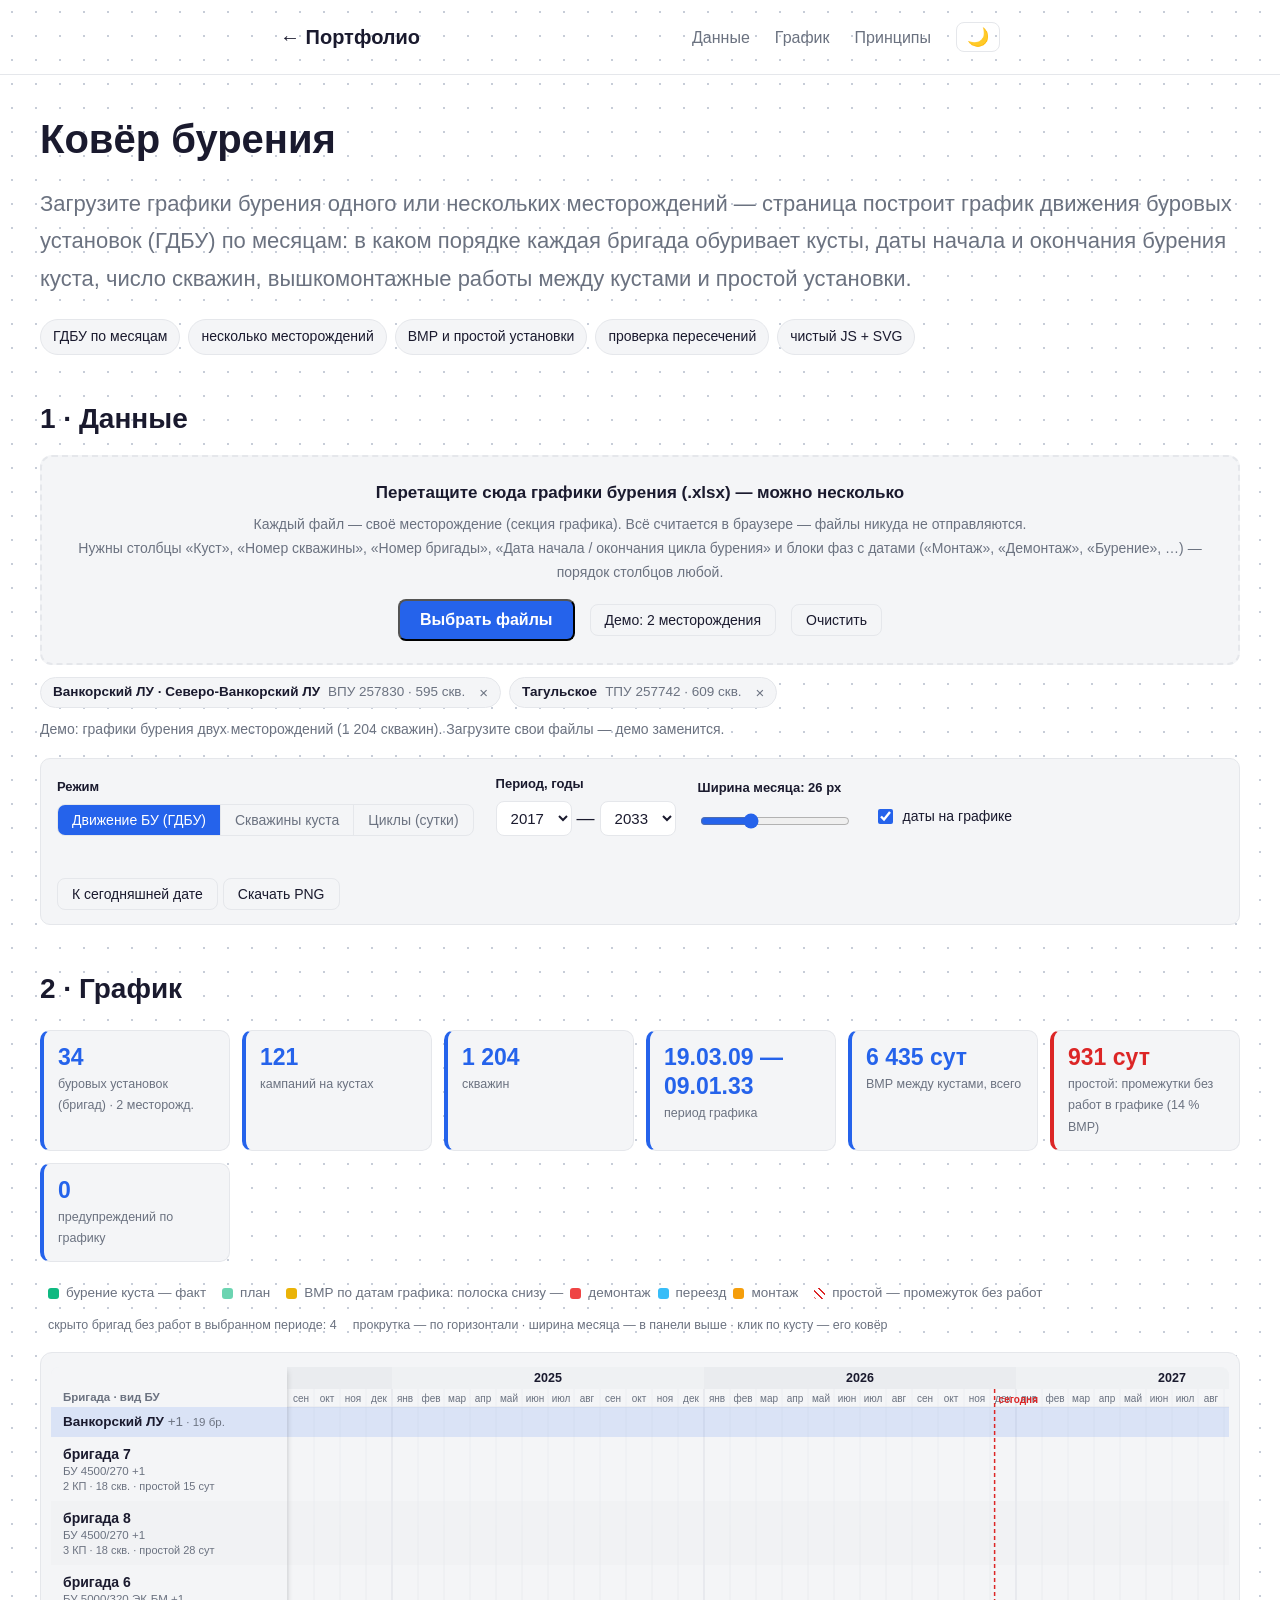
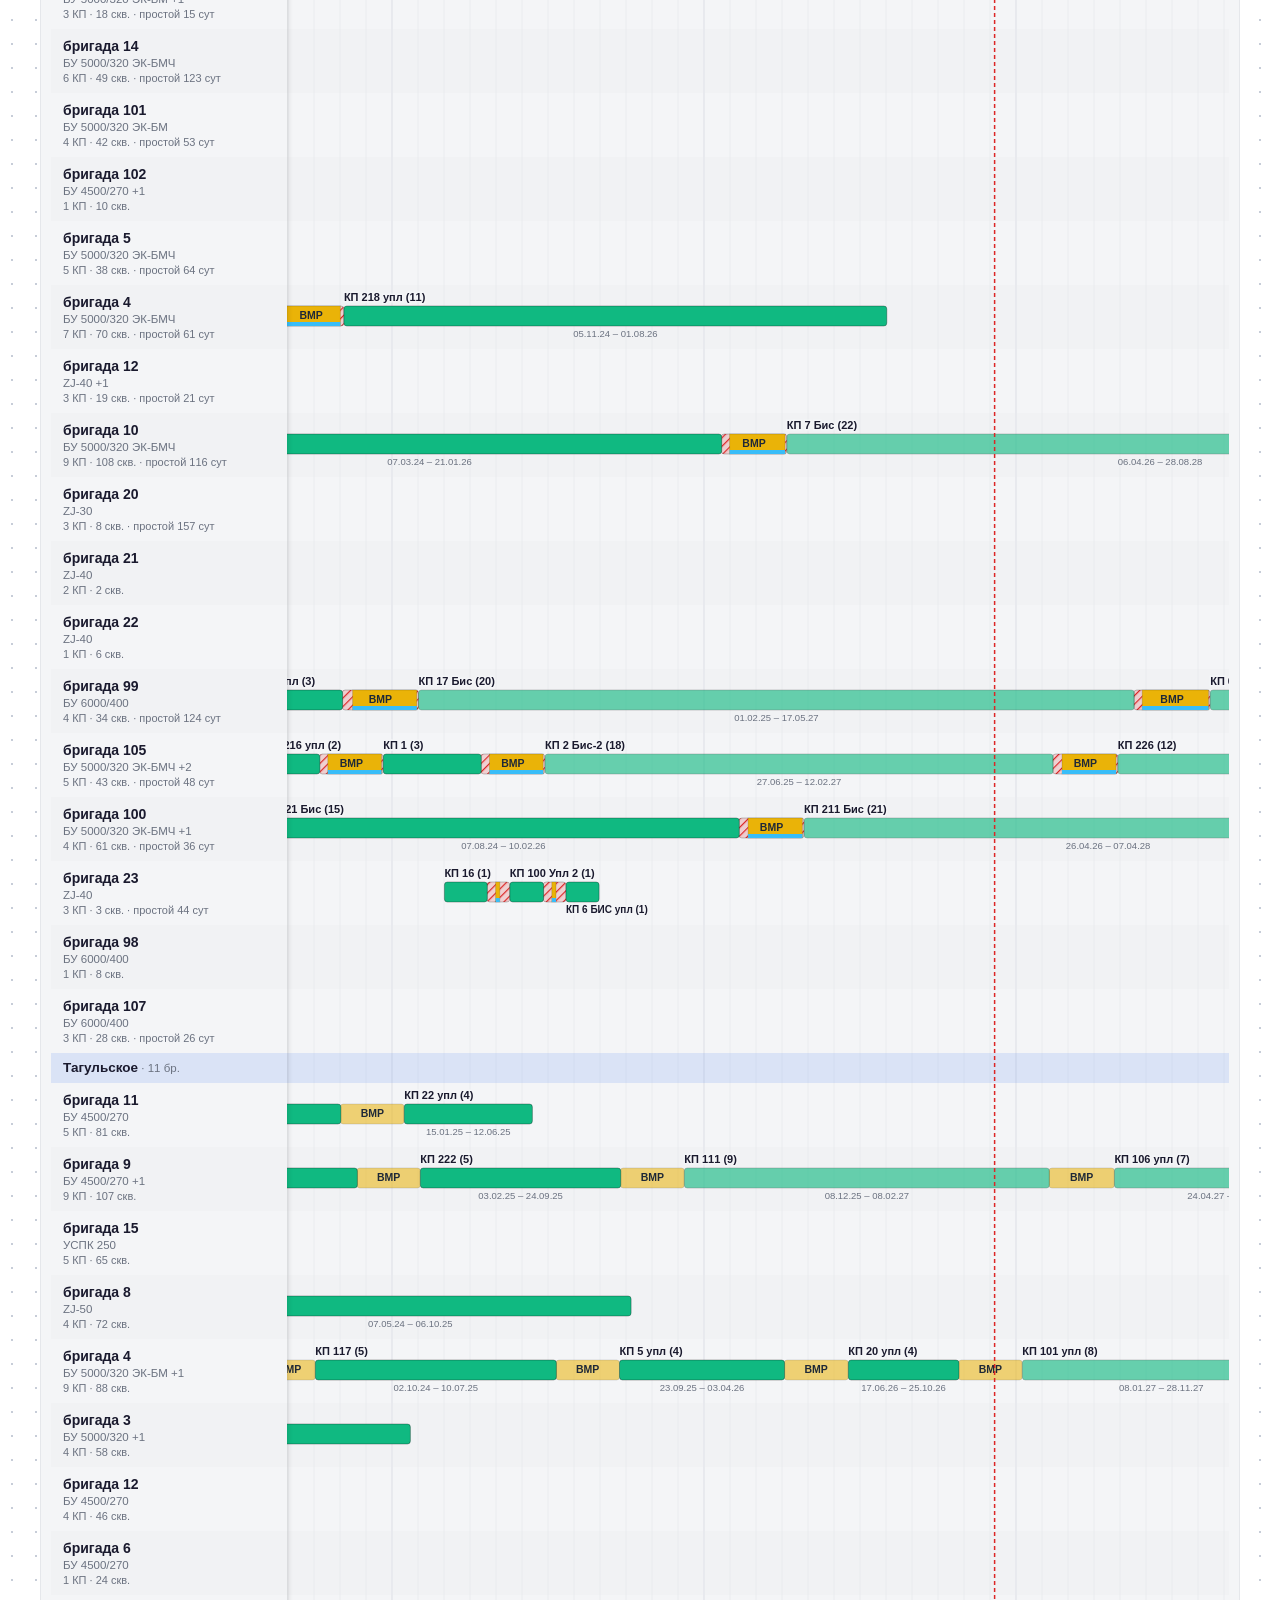
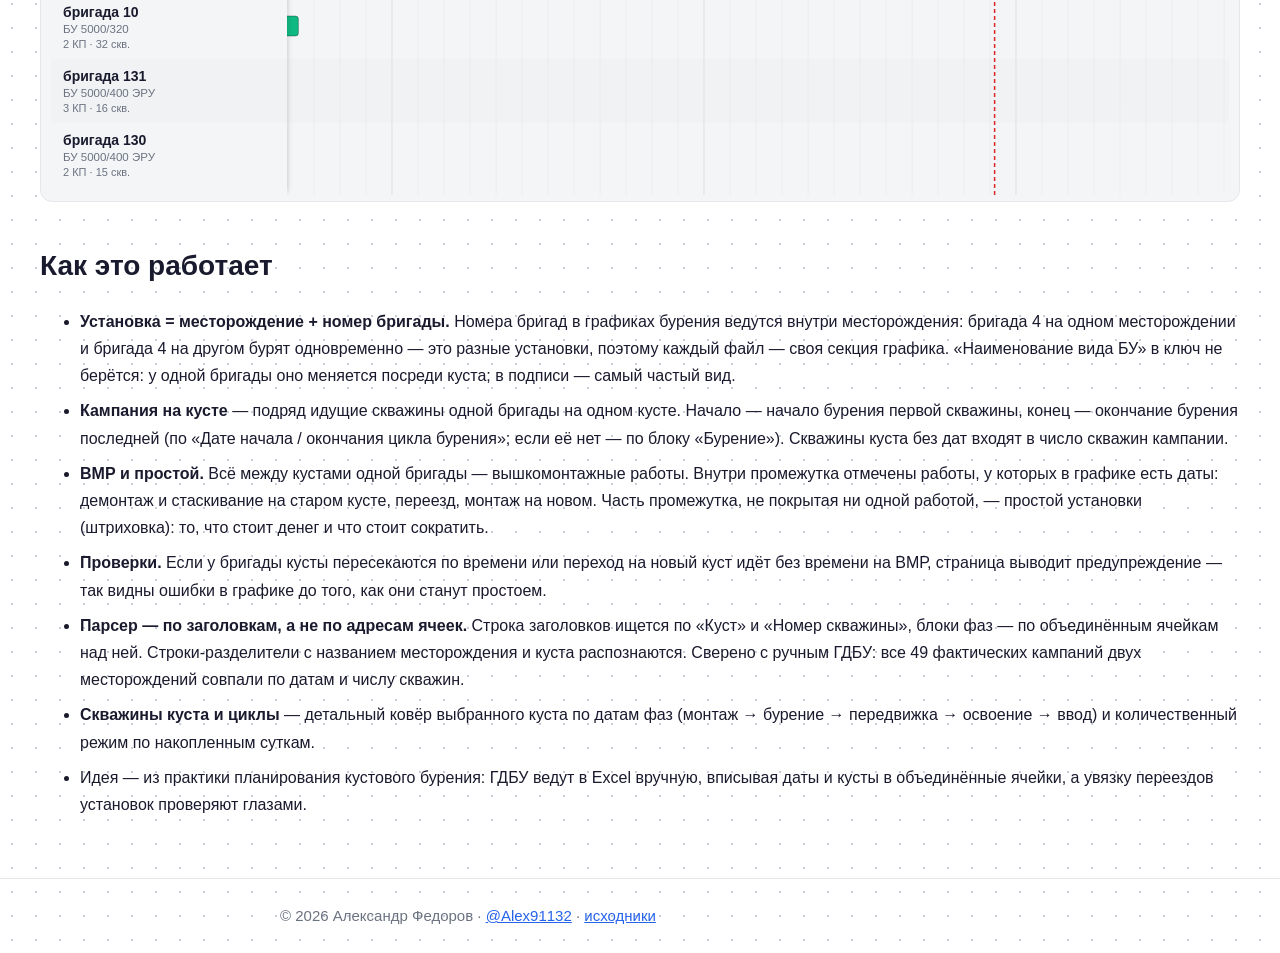
==== commit 1ef3c4ab: "ГДБУ по месяцам из нескольких графиков бурения: исправленная увязка бригад, ВМР и простой - ядро car" ====
--- a/index.html
+++ b/index.html
@@ -3,14 +3,14 @@
 <head>
   <meta charset="UTF-8">
   <meta name="viewport" content="width=device-width, initial-scale=1.0">
-  <title>Ковёр бурения — визуализация графика строительства скважин — Александр Федоров</title>
-  <meta name="description" content="Генератор ковра бурения: загрузите Excel со скважинами куста — получите по-дневную диаграмму Ганта строительства всех скважин: монтаж, бурение по колоннам, передвижка, освоение, ввод.">
+  <title>Ковёр бурения — график движения буровых установок — Александр Федоров</title>
+  <meta name="description" content="Загрузите графики бурения одного или нескольких месторождений — страница построит график движения буровых установок по месяцам: кусты, даты, число скважин, ВМР и простой установки.">
 
   <link rel="icon" href="assets/favicon.svg" type="image/svg+xml">
 
   <meta property="og:type" content="website">
-  <meta property="og:title" content="Ковёр бурения — генератор графика строительства скважин">
-  <meta property="og:description" content="Загрузите Excel со скважинами — страница сама построит по-дневный ковёр бурения куста: фазы, даты, сутки, сводка.">
+  <meta property="og:title" content="Ковёр бурения — график движения буровых установок">
+  <meta property="og:description" content="Графики бурения нескольких месторождений → движение буровых установок по кустам: даты, скважины, ВМР, простой.">
   <meta property="og:image" content="https://alex91132.github.io/assets/og.png">
   <meta property="og:url" content="https://alex91132.github.io/drilling-carpet/">
   <meta name="twitter:card" content="summary_large_image">
@@ -32,21 +32,27 @@
       --ph-conserv: #64748b;
       --ph-build:   #6b7280;
       --ph-vmr:     #eab308;
-    }
+      --ph-idle:    #dc2626;
+    }
+    main.container { max-width: 1240px; }
 
     .dropzone {
-      border: 2px dashed var(--border);
-      border-radius: 12px;
-      background: var(--card);
-      padding: 26px 20px;
-      text-align: center;
-      transition: border-color .15s ease, background .15s ease;
+      border: 2px dashed var(--border); border-radius: 12px; background: var(--card);
+      padding: 22px 20px; text-align: center; transition: border-color .15s ease, background .15s ease;
     }
     .dropzone.drag { border-color: var(--accent); background: var(--bg); }
     .dropzone .big { font-size: 17px; font-weight: 600; margin-bottom: 6px; }
     .dropzone .sub { font-size: 14px; color: var(--muted); }
     .dropzone input[type=file] { display: none; }
 
+    .files { display: flex; flex-wrap: wrap; gap: 8px; margin: 12px 0 0; }
+    .chip { display: inline-flex; align-items: center; gap: 8px; border: 1px solid var(--border); background: var(--card);
+      border-radius: 999px; padding: 3px 6px 3px 12px; font-size: 13.5px; }
+    .chip b { font-weight: 600; }
+    .chip .m { color: var(--muted); }
+    .chip button { border: none; background: transparent; color: var(--muted); cursor: pointer; font-size: 15px; line-height: 1; padding: 2px 6px; border-radius: 999px; }
+    .chip button:hover { color: var(--ph-idle); background: var(--bg); }
+
     .toolbar {
       display: flex; flex-wrap: wrap; gap: 14px 22px; align-items: flex-end;
       background: var(--card); border: 1px solid var(--border); border-radius: 10px;
@@ -55,8 +61,7 @@
     .toolbar .field label { display: block; font-size: 13px; font-weight: 600; margin-bottom: 6px; }
     select {
       background: var(--bg); border: 1px solid var(--border); border-radius: 8px;
-      color: var(--text); padding: 7px 10px; font-size: 15px; font-family: inherit;
-      max-width: 260px;
+      color: var(--text); padding: 7px 10px; font-size: 15px; font-family: inherit; max-width: 320px;
     }
     select:focus, .seg button:focus-visible, .chk input:focus-visible { outline: 2px solid var(--accent); outline-offset: 1px; }
     .seg { display: inline-flex; border: 1px solid var(--border); border-radius: 8px; overflow: hidden; }
@@ -65,44 +70,50 @@
     .seg button.on { background: var(--accent); color: #fff; }
     .chk { display: inline-flex; align-items: center; gap: 7px; font-size: 14px; color: var(--text); padding-bottom: 7px; cursor: pointer; }
     .chk input { accent-color: var(--accent); width: 15px; height: 15px; }
-
-    .cards { display: grid; grid-template-columns: repeat(auto-fit, minmax(160px, 1fr)); gap: 12px; margin: 18px 0; }
+    input[type=range] { accent-color: var(--accent); width: 150px; vertical-align: middle; }
+
+    .cards { display: grid; grid-template-columns: repeat(auto-fit, minmax(170px, 1fr)); gap: 12px; margin: 18px 0; }
     .kcard { background: var(--card); border: 1px solid var(--border); border-left: 4px solid var(--accent); border-radius: 10px; padding: 12px 14px; }
+    .kcard.warn { border-left-color: var(--ph-idle); }
     .kcard .num { font-size: 23px; font-weight: 700; color: var(--accent); line-height: 1.25; }
+    .kcard.warn .num { color: var(--ph-idle); }
     .kcard .lab { font-size: 12.5px; color: var(--muted); margin-top: 2px; }
 
+    .warnings { background: var(--card); border: 1px solid var(--border); border-left: 4px solid var(--ph-idle); border-radius: 10px; padding: 8px 14px; margin: 0 0 14px; font-size: 14px; }
+    .warnings summary { cursor: pointer; font-weight: 600; }
+    .warnings ul { margin: 8px 0 4px; padding-left: 20px; max-height: 220px; overflow: auto; }
+
     .chart-card { background: var(--card); border: 1px solid var(--border); border-radius: 12px; padding: 14px 10px 6px; margin: 14px 0; position: relative; overflow-x: auto; }
-    .chart-card svg { display: block; min-width: 760px; user-select: none; }
-    .legend { display: flex; flex-wrap: wrap; gap: 6px 16px; margin: 10px 8px; }
-    .legend button {
+    .chart-card > svg { display: block; min-width: 760px; user-select: none; }
+    .gdbu { display: flex; align-items: flex-start; overflow-x: auto; overscroll-behavior-x: contain; border-radius: 8px; }
+    .gdbu svg { display: block; flex: none; user-select: none; }
+    .gdbu .left { position: sticky; left: 0; z-index: 2; background: var(--card); box-shadow: 4px 0 6px -4px rgba(0,0,0,.18); }
+    .gdbu .camp { cursor: pointer; }
+    .legend { display: flex; flex-wrap: wrap; gap: 6px 16px; margin: 10px 8px; align-items: center; }
+    .legend button, .legend span {
       display: inline-flex; align-items: center; gap: 7px; font-size: 13.5px; color: var(--muted);
-      background: transparent; border: none; padding: 2px 0; cursor: pointer; font-family: inherit;
-    }
+      background: transparent; border: none; padding: 2px 0; font-family: inherit;
+    }
+    .legend button { cursor: pointer; }
     .legend button.off { opacity: .38; text-decoration: line-through; }
-    .legend .sw { width: 11px; height: 11px; border-radius: 3px; }
+    .legend .sw { width: 11px; height: 11px; border-radius: 3px; flex: none; }
     .legend b { color: var(--text); font-weight: 600; }
 
     .tip {
       position: fixed; z-index: 50; pointer-events: none; display: none;
       background: var(--bg); border: 1px solid var(--border); border-radius: 8px;
       padding: 10px 12px; font-size: 13px; line-height: 1.5; color: var(--text);
-      box-shadow: 0 4px 18px rgba(0,0,0,.18); max-width: 300px;
-    }
-    .tip .t { font-weight: 700; margin-bottom: 3px; }
+      box-shadow: 0 4px 18px rgba(0,0,0,.18); max-width: 340px;
+    }
     .tip .m { color: var(--muted); }
 
     .status { font-size: 14px; margin: 10px 0 0; color: var(--muted); }
     .status.err { color: var(--ph-demount); }
-    .pill { display:inline-block; border:1px solid var(--border); border-radius:999px; font-size:11.5px; padding:0 7px; margin-left:5px; color:var(--muted); vertical-align: 1px; }
-    .pill.dob { color:#047857; border-color:#047857; }
-    .pill.nagn { color:#2563eb; border-color:#2563eb; }
-
     .btn2 {
       background: transparent; border: 1px solid var(--border); border-radius: 8px;
       color: var(--text); padding: 7px 14px; cursor: pointer; font-size: 14px; font-family: inherit;
     }
     .btn2:hover { border-color: var(--accent); color: var(--accent); }
-
     .how-list li { margin-bottom: 8px; font-size: 16px; }
     .empty { color: var(--muted); text-align: center; padding: 40px 20px; font-size: 15px; }
     @media (max-width: 620px) { h1 { font-size: 30px; } }
@@ -110,8 +121,7 @@
 
   <script>
     (function () {
-      var t = localStorage.getItem('theme');
-      if (t) document.documentElement.setAttribute('data-theme', t);
+      try { var t = localStorage.getItem('theme'); if (t) document.documentElement.setAttribute('data-theme', t); } catch (e) {}
     })();
   </script>
 </head>
@@ -122,8 +132,7 @@
       <a href="https://alex91132.github.io/" class="site-logo">← Портфолио</a>
       <nav class="site-nav">
         <a href="#data">Данные</a>
-        <a href="#summary">Сводка</a>
-        <a href="#carpet">Ковёр</a>
+        <a href="#carpet">График</a>
         <a href="#how">Принципы</a>
         <button id="themeBtn" class="theme-toggle" onclick="toggleTheme()" aria-label="Сменить тему">🌙</button>
       </nav>
@@ -135,17 +144,16 @@
     <section class="intro">
       <h1>Ковёр бурения</h1>
       <p class="lead">
-        Загрузите Excel со скважинами — и увидите график движения буровых установок:
-        какая БУ, в каком порядке и как долго обуривает кусты, с датами и количеством
-        скважин. Дополнительно — детальный ковёр по скважинам выбранного куста
-        и количественный режим «по суткам».
+        Загрузите графики бурения одного или нескольких месторождений — страница построит график движения
+        буровых установок (ГДБУ) по месяцам: в каком порядке каждая бригада обуривает кусты, даты начала
+        и окончания бурения куста, число скважин, вышкомонтажные работы между кустами и простой установки.
       </p>
       <div class="tags" style="margin-top:14px;">
-        <span class="tag">порядок бурения кустов по БУ</span>
-        <span class="tag">диаграмма Ганта на чистом SVG</span>
-        <span class="tag">парсер Excel по заголовкам</span>
-        <span class="tag">порядок столбцов любой</span>
-        <span class="tag">экспорт в PNG</span>
+        <span class="tag">ГДБУ по месяцам</span>
+        <span class="tag">несколько месторождений</span>
+        <span class="tag">ВМР и простой установки</span>
+        <span class="tag">проверка пересечений</span>
+        <span class="tag">чистый JS + SVG</span>
       </div>
     </section>
 
@@ -153,52 +161,59 @@
     <section id="data">
       <h2>1 · Данные</h2>
       <div class="dropzone" id="dropzone">
-        <div class="big">Перетащите сюда файл ВПУ (.xlsx) или выберите его</div>
-        <div class="sub">Страница работает локально в браузере — файл никуда не отправляется.<br>
-          Ожидаемая структура: столбцы «Куст», «Номер скважины», «Цикл бурения», «Цикл строительства»
-          и блоки фаз с датами («Монтаж», «Бурение», «Освоение», «Передвижка», …).</div>
+        <div class="big">Перетащите сюда графики бурения (.xlsx) — можно несколько</div>
+        <div class="sub">Каждый файл — своё месторождение (секция графика). Всё считается в браузере — файлы никуда не отправляются.<br>
+          Нужны столбцы «Куст», «Номер скважины», «Номер бригады», «Дата начала / окончания цикла бурения»
+          и блоки фаз с датами («Монтаж», «Демонтаж», «Бурение», …) — порядок столбцов любой.</div>
         <p style="margin:14px 0 0;">
-          <button type="button" class="btn-primary" id="pickBtn" style="cursor:pointer;">Выбрать файл</button>
-          <button type="button" class="btn2" id="demoBtn" style="margin-left:10px;">Демо-данные (4 куста Ванкора)</button>
+          <button type="button" class="btn-primary" id="pickBtn" style="cursor:pointer;">Выбрать файлы</button>
+          <button type="button" class="btn2" id="demoBtn" style="margin-left:10px;">Демо: 2 месторождения</button>
+          <button type="button" class="btn2" id="clearBtn" style="margin-left:10px;">Очистить</button>
         </p>
-        <input type="file" id="fileInput" accept=".xlsx,.xls">
+        <input type="file" id="fileInput" accept=".xlsx,.xls,.xlsm" multiple>
       </div>
+      <div class="files" id="files"></div>
       <p class="status" id="status"></p>
 
       <div class="toolbar" id="toolbar" style="display:none;">
+        <div class="field">
+          <label>Режим</label>
+          <div class="seg" role="group" aria-label="Режим отображения">
+            <button type="button" id="mode-rig" class="on">Движение БУ (ГДБУ)</button>
+            <button type="button" id="mode-cal">Скважины куста</button>
+            <button type="button" id="mode-cyc">Циклы (сутки)</button>
+          </div>
+        </div>
+        <div class="field" id="yearField">
+          <label for="yFrom">Период, годы</label>
+          <select id="yFrom"></select> — <select id="yTo"></select>
+        </div>
+        <div class="field" id="mwField">
+          <label for="mw">Ширина месяца: <span id="mwVal"></span></label>
+          <input type="range" id="mw" min="8" max="64" step="2" value="26">
+        </div>
         <div class="field" id="padField">
           <label for="padSel">Кустовая площадка</label>
           <select id="padSel"></select>
-        </div>
-        <div class="field">
-          <label>Режим</label>
-          <div class="seg" role="group" aria-label="Режим отображения">
-            <button type="button" id="mode-rig" class="on">По установкам (ГДБУ)</button>
-            <button type="button" id="mode-cal">По скважинам куста</button>
-            <button type="button" id="mode-cyc">Циклы (сутки)</button>
-          </div>
         </div>
         <label class="chk" id="optDatesWrap"><input type="checkbox" id="optDates" checked> даты на графике</label>
         <label class="chk" id="optSectionsWrap"><input type="checkbox" id="optSections"> бурение по колоннам</label>
         <div class="field">
           <label>&nbsp;</label>
+          <button type="button" class="btn2" id="todayBtn">К сегодняшней дате</button>
           <button type="button" class="btn2" id="pngBtn">Скачать PNG</button>
         </div>
       </div>
     </section>
 
-    <!-- СВОДКА -->
-    <section id="summary" style="display:none;">
-      <h2>2 · Сводка</h2>
+    <!-- ГРАФИК -->
+    <section id="carpet" style="display:none;">
+      <h2>2 · График</h2>
       <div class="cards" id="sumCards"></div>
-    </section>
-
-    <!-- КОВЁР -->
-    <section id="carpet" style="display:none;">
-      <h2>3 · Ковёр бурения</h2>
+      <details class="warnings" id="warnings" style="display:none;"></details>
       <div class="legend" id="legend"></div>
       <div class="chart-card" id="chartCard">
-        <div class="empty">Выберите куст выше — ковёр появится здесь.</div>
+        <div class="empty">Загрузите файл — график появится здесь.</div>
       </div>
     </section>
 
@@ -206,36 +221,27 @@
     <section id="how">
       <h2>Как это работает</h2>
       <ul class="how-list">
-        <li><b>Парсер — по заголовкам, а не по адресам ячеек.</b> Страница сама находит строку
-          с «Куст» / «Номер скважины», определяет блоки фаз по строке выше заголовков
-          (это объединённые ячейки «Бурение», «Монтаж», «Освоение», …) и сопоставляет
-          каждой фазе её «Дату начала», «Дату окончания» и «Количество дней».
-          Поэтому порядок и количество столбцов в файле могут быть любыми.</li>
-        <li><b>Режим «По установкам» (главный)</b> отвечает на вопрос «в каком порядке
-          какая БУ обуривает кусты»: строка — буровая установка (с бригадой), зелёная
-          полоса — кампания на кусте (последовательные скважины одной установки на одном
-          кусте), с датами начала/окончания и количеством скважин. Это язык ГДБУ —
-          графика движения буровых установок, — но с читаемыми подписями и тултипами
-          вместо вписывания текста в ячейки Excel. Паузы между кампаниями — переезд
-          или простой; демонтаж и передвижка показаны отдельно, если есть даты.</li>
-        <li><b>Режим «По скважинам куста»</b> строится по реальным датам файла: монтаж → бурение →
-          передвижка → освоение → обустройство → ввод. Если дата окончания пустая,
-          конец считается от количества дней. Наведите курсор на любой блок —
-          всплывёт полная карточка скважины и фазы.</li>
-        <li><b>Режим «Циклы»</b> — количественный ковёр: скважины куста выстраиваются
-          последовательно, ось — накопленные сутки; зелёным — цикл бурения,
-          серым — остальная часть цикла строительства. Так видно, сколько суток
-          «стоит» куст целиком.</li>
-        <li><b>Разбивка бурения по колоннам</b> (направление, кондуктор, техническая,
-          эксплуатационная, хвостовик) включается, если в файле есть даты по секциям —
-          тогда зелёный блок заменяется стопкой сегментов.</li>
-        <li><b>Чего здесь нет (честно):</b> проверок конфликтов буровых установок между кустами,
-          поправок на ГРП/ГНКТ (в файле это счётчики, а не интервалы) и авторазмещения
-          скважин без дат. Это планы развития — <a href="https://t.me/Alex91132" target="_blank" rel="noopener">напишите в Telegram</a>, если нужно.</li>
-        <li>Идея и методология — ГДБУ (график движения буровых установок) и модуль планирования
-          кустового бурения, которые я делал в РН-Ванкор; здесь он переосмыслен как
-          самостоятельный веб-инструмент: чистый JavaScript + SVG, без библиотек визуализации
-          (Excel парсит SheetJS).</li>
+        <li><b>Установка = месторождение + номер бригады.</b> Номера бригад в графиках бурения ведутся внутри
+          месторождения: бригада 4 на одном месторождении и бригада 4 на другом бурят одновременно — это разные
+          установки, поэтому каждый файл — своя секция графика. «Наименование вида БУ» в ключ не берётся:
+          у одной бригады оно меняется посреди куста; в подписи — самый частый вид.</li>
+        <li><b>Кампания на кусте</b> — подряд идущие скважины одной бригады на одном кусте. Начало — начало бурения
+          первой скважины, конец — окончание бурения последней (по «Дате начала / окончания цикла бурения»;
+          если её нет — по блоку «Бурение»). Скважины куста без дат входят в число скважин кампании.</li>
+        <li><b>ВМР и простой.</b> Всё между кустами одной бригады — вышкомонтажные работы. Внутри промежутка
+          отмечены работы, у которых в графике есть даты: демонтаж и стаскивание на старом кусте, переезд,
+          монтаж на новом. Часть промежутка, не покрытая ни одной работой, — простой установки
+          (штриховка): то, что стоит денег и что стоит сократить.</li>
+        <li><b>Проверки.</b> Если у бригады кусты пересекаются по времени или переход на новый куст идёт без времени
+          на ВМР, страница выводит предупреждение — так видны ошибки в графике до того, как они станут простоем.</li>
+        <li><b>Парсер — по заголовкам, а не по адресам ячеек.</b> Строка заголовков ищется по «Куст» и «Номер
+          скважины», блоки фаз — по объединённым ячейкам над ней. Строки-разделители с названием месторождения
+          и куста распознаются. Сверено с ручным ГДБУ: все 49 фактических кампаний двух месторождений совпали
+          по датам и числу скважин.</li>
+        <li><b>Скважины куста и циклы</b> — детальный ковёр выбранного куста по датам фаз (монтаж → бурение →
+          передвижка → освоение → ввод) и количественный режим по накопленным суткам.</li>
+        <li>Идея — из практики планирования кустового бурения: ГДБУ ведут в Excel вручную, вписывая даты и
+          кусты в объединённые ячейки, а увязку переездов установок проверяют глазами.</li>
       </ul>
     </section>
 
@@ -245,12 +251,13 @@
     <div class="container">
       © 2026 Александр Федоров ·
       <a href="https://t.me/Alex91132" target="_blank" rel="noopener">@Alex91132</a> ·
-      <a href="https://github.com/Alex91132/Alex91132.github.io" target="_blank" rel="noopener">исходники</a>
+      <a href="https://github.com/Alex91132/drilling-carpet" target="_blank" rel="noopener">исходники</a>
     </div>
   </footer>
 
   <div class="tip" id="tip"></div>
 
+  <script src="carpet-core.js"></script>
   <script src="demo-data.js"></script>
   <script src="https://cdn.sheetjs.com/xlsx-0.20.3/package/dist/xlsx.full.min.js"></script>
 
@@ -267,7 +274,7 @@
   function toggleTheme() {
     var next = currentTheme() === 'dark' ? 'light' : 'dark';
     document.documentElement.setAttribute('data-theme', next);
-    localStorage.setItem('theme', next);
+    try { localStorage.setItem('theme', next); } catch (e) {}
     updateThemeIcon();
   }
   updateThemeIcon();
@@ -276,14 +283,18 @@
   <script>
   (function () {
     'use strict';
-
+    var C = window.CarpetCore, DAY = C.DAY, t = C.t;
     var $ = function (id) { return document.getElementById(id); };
-    function norm(s) { return s == null ? '' : String(s).replace(/\s+/g, ' ').trim().toLowerCase(); }
     var fmtInt = new Intl.NumberFormat('ru-RU');
     function fmt1(x) { return x.toLocaleString('ru-RU', { maximumFractionDigits: 1, minimumFractionDigits: 1 }); }
     function esc(s) { return String(s == null ? '' : s).replace(/&/g, '&amp;').replace(/</g, '&lt;').replace(/>/g, '&gt;').replace(/"/g, '&quot;'); }
-
-    /* ============ Фазы ============ */
+    function ruDate(iso) { if (!iso) return ''; var p = iso.split('-'); return p[2] + '.' + p[1] + '.' + p[0]; }
+    function ruShort(iso) { if (!iso) return ''; var p = iso.split('-'); return p[2] + '.' + p[1] + '.' + p[0].slice(2); }
+    function padLabel(p) { return /^(куст|кп)/i.test(p) ? p : 'КП ' + p; }
+    var MONTHS = ['янв', 'фев', 'мар', 'апр', 'май', 'июн', 'июл', 'авг', 'сен', 'окт', 'ноя', 'дек'];
+    var TODAY = (function () { var d = new Date(); return C.iso(Date.UTC(d.getFullYear(), d.getMonth(), d.getDate(), 12)); })();
+
+    /* ============ Фазы (ковёр куста) ============ */
     var PHASES = [
       { k: 'mount',      label: 'Монтаж',            color: 'var(--ph-mount)' },
       { k: 'drill',      label: 'Бурение',           color: 'var(--ph-drill)' },
@@ -295,235 +306,247 @@
       { k: 'demount',    label: 'Демонтаж',          color: 'var(--ph-demount)' },
       { k: 'skid',       label: 'Стаскивание БУ',    color: 'var(--ph-skid)' }
     ];
-    var PHASE_BY_KEY = {};
-    PHASES.forEach(function (p) { PHASE_BY_KEY[p.k] = p; });
-
-    var GROUP_MAP = {
-      'бурение': 'drill', 'освоение': 'completion',
-      'ввод скважины в эксплуатацию (вывод скважины на режим)': 'input',
-      'ожидание освоения(испытания)': 'wait', 'ожидание освоения (испытания)': 'wait',
-      'консервация': 'conservation', 'передвижка': 'move',
-      'монтаж': 'mount', 'демонтаж': 'demount', 'обустройство (обвязка)': 'tie',
-      'стаскивание буровой установки': 'skid',
-      'бурение направления': 'направление', 'бурение кондуктора': 'кондуктор',
-      'бурение технической колонны': 'техколонна',
-      'бурение эксплуатационной колонны': 'экспколонна',
-      'бурение хвостовика': 'хвостовик'
-    };
-    var SECTION_ORDER = ['направление', 'кондуктор', 'техколонна', 'экспколонна', 'хвостовик'];
     var SECTION_LABEL = { 'направление': 'направление', 'кондуктор': 'кондуктор', 'техколонна': 'тех. колонна', 'экспколонна': 'экспл. колонна', 'хвостовик': 'хвостовик' };
-
-    var BASE_COLS = {
-      'порядок бурения скважины': 'order', 'куст': 'pad', 'номер скважины': 'well',
-      'наименование скважины': 'wellName',
-      'проходка по скважине, м': 'depth', 'проходка по скважине': 'depth',
-      'цикл бурения': 'dd', 'цикл строительства': 'bd',
-      'коммерческая скорость, м/мес.': 'speed', 'коммерческая скорость, м/мес': 'speed',
-      'наименование вида бу': 'rig', 'номер бригады': 'crew',
-      'количество грп/стадий мгрп': 'frp', 'количество грп/стадий мгрп': 'frp',
-      'количество гнкт': 'gnkt'
-    };
-    var TYPE_COLS = { 'классификация скважины по профилю ствола (короткое)': 'type', 'классификация скважины по назначению (короткое)': 'purpose' };
-
-    /* ============ Даты ============ */
-    // Всё в UTC-полдень, чтобы не цеплять таймзоны; формат в интерфейсе — дд.мм.гггг
-    function toISO(d) { return d.toISOString().slice(0, 10); }
-    function parseDate(v) {
-      if (v == null || v === '') return null;
-      if (v instanceof Date && !isNaN(v)) return toISO(new Date(Date.UTC(v.getFullYear(), v.getMonth(), v.getDate(), 12)));
-      if (typeof v === 'number' && isFinite(v)) { // экселевский сериал
-        var ms = Math.round((v - 25569) * 86400000);
-        return toISO(new Date(ms + 12 * 3600000));
-      }
-      var s = String(v).trim();
-      var m = s.match(/^(\d{1,2})[.\-/](\d{1,2})[.\-/](\d{4})/);
-      if (m) return m[3] + '-' + m[2].padStart(2, '0') + '-' + m[1].padStart(2, '0');
-      m = s.match(/^(\d{4})-(\d{2})-(\d{2})/);
-      if (m) return m[1] + '-' + m[2] + '-' + m[3];
-      return null;
-    }
-    function t(iso) { return iso ? Date.parse(iso + 'T12:00:00Z') : null; }
-    function daysBetween(a, b) { return Math.round((t(b) - t(a)) / 86400000); }
-    function ruDate(iso) {
-      if (!iso) return '';
-      var p = iso.split('-');
-      return p[2] + '.' + p[1] + '.' + p[0];
-    }
-
-    /* ============ Парсер книги ============ */
-    function parseWorkbook(wb) {
-      var sheet = null, headerRow = 0;
-      outer:
-      for (var si = 0; si < wb.SheetNames.length; si++) {
-        var ws = wb.Sheets[wb.SheetNames[si]];
-        var rng = ws['!ref'];
-        if (!rng) continue;
-        var dim = XLSX.utils.decode_range(rng);
-        for (var r = 0; r <= Math.min(dim.e.r, 14); r++) {
-          var found = { pad: -1, well: -1 };
-          for (var c = 0; c <= dim.e.c; c++) {
-            var n = norm(ws[XLSX.utils.encode_cell({ r: r, c: c })] ? ws[XLSX.utils.encode_cell({ r: r, c: c })].w || ws[XLSX.utils.encode_cell({ r: r, c: c })].v : null);
-            if (n === 'куст') found.pad = c;
-            if (n === 'номер скважины') found.well = c;
-          }
-          if (found.pad >= 0 && found.well >= 0) { sheet = ws; headerRow = r; break outer; }
+    var VMR_PART = { demount: 'var(--ph-demount)', skid: 'var(--ph-skid)', reloc: 'var(--ph-move)', mount: 'var(--ph-mount)' };
+
+    /* ============ Состояние ============ */
+    var S = { files: [], pads: [], padIdx: -1, sched: null, mode: 'rig', mw: 26, yFrom: null, yTo: null, showDates: true, sections: false, hidden: {} };
+    var tips = [];
+
+    function rebuild(msg) {
+      S.pads = C.padsOf(S.files);
+      S.sched = S.files.length ? C.buildSchedule(S.files) : null;
+      renderFiles();
+      var has = S.files.length > 0;
+      $('toolbar').style.display = has ? '' : 'none';
+      $('carpet').style.display = has ? '' : 'none';
+      if (!has) { setStatus(msg || ''); return; }
+      // кусты — списком по месторождениям
+      var sel = $('padSel'), html = '', curSrc = null;
+      S.pads.forEach(function (p, i) {
+        if (p.source !== curSrc) { if (curSrc !== null) html += '</optgroup>'; html += '<optgroup label="' + esc(p.field) + '">'; curSrc = p.source; }
+        html += '<option value="' + i + '">' + esc(padLabel(p.name)) + ' — ' + p.wells.length + ' скв.</option>';
+      });
+      sel.innerHTML = html + (curSrc !== null ? '</optgroup>' : '');
+      if (S.padIdx < 0 || S.padIdx >= S.pads.length) {
+        var pref = 0;
+        for (var i = 0; i < S.pads.length; i++) if (S.pads[i].wells.length > S.pads[pref].wells.length) pref = i;
+        S.padIdx = pref;
+      }
+      sel.value = S.padIdx;
+      fillYears();
+      var n = S.files.reduce(function (a, f) { return a + f.wells.length; }, 0);
+      setStatus(msg || ('Загружено: ' + S.files.length + ' файл(а), ' + fmtInt.format(n) + ' скважин. Файлы обрабатываются локально.'));
+      setMode(S.mode);
+    }
+    /** Период графика: по умолчанию последние ~10 лет до конца плана — как в ручном ГДБУ. */
+    function fillYears() {
+      var r = S.sched && S.sched.range;
+      if (!r) return;
+      var a = +r.a.slice(0, 4), b = +r.b.slice(0, 4), now = +TODAY.slice(0, 4);
+      var opts = '';
+      for (var y = a; y <= b; y++) opts += '<option value="' + y + '">' + y + '</option>';
+      $('yFrom').innerHTML = opts; $('yTo').innerHTML = opts;
+      if (S.yFrom == null || S.yFrom < a || S.yFrom > b) S.yFrom = Math.min(b, Math.max(a, now - 9));
+      if (S.yTo == null || S.yTo < S.yFrom || S.yTo > b) S.yTo = b;
+      $('yFrom').value = S.yFrom; $('yTo').value = S.yTo;
+    }
+    function renderFiles() {
+      $('files').innerHTML = S.files.map(function (f, i) {
+        return '<span class="chip"><b>' + esc(f.fields.join(' · ')) + '</b><span class="m">' + esc(f.source) + ' · ' +
+          fmtInt.format(f.wells.length) + ' скв.</span><button type="button" data-i="' + i + '" title="Убрать файл" aria-label="Убрать файл">×</button></span>';
+      }).join('');
+      Array.prototype.forEach.call($('files').querySelectorAll('button[data-i]'), function (b) {
+        b.addEventListener('click', function () { S.files.splice(+this.getAttribute('data-i'), 1); S.padIdx = -1; rebuild(); });
+      });
+    }
+    function setStatus(msg, isErr) { var el = $('status'); el.textContent = msg; el.className = 'status' + (isErr ? ' err' : ''); }
+    function pad() { return S.pads[S.padIdx]; }
+    function hasSections() { var p = pad(); return !!p && p.wells.some(function (w) { return w.ph.sections && w.ph.sections.length; }); }
+    function card(v, l, warn) { return '<div class="kcard' + (warn ? ' warn' : '') + '"><div class="num">' + v + '</div><div class="lab">' + l + '</div></div>'; }
+
+    /* ============ ГДБУ: сводка и предупреждения ============ */
+    function renderRigSummary() {
+      var sc = S.sched, rigs = 0, padsN = 0, wells = 0, vmr = 0, idle = 0, fields = 0;
+      sc.sections.forEach(function (s) {
+        fields++;
+        s.rigs.forEach(function (r) { rigs++; padsN += r.camps.length; wells += r.wellsN; vmr += r.vmrDays; idle += r.idleDays; });
+      });
+      var nw = sc.warnings.length;
+      $('sumCards').innerHTML = [
+        card(rigs, 'буровых установок (бригад) · ' + fields + ' месторожд.'),
+        card(fmtInt.format(padsN), 'кампаний на кустах'),
+        card(fmtInt.format(wells), 'скважин' + (sc.undated ? ' · ещё ' + sc.undated + ' без дат бурения' : '')),
+        sc.range ? card(ruShort(sc.range.a) + ' — ' + ruShort(sc.range.b), 'период графика') : '',
+        card(fmtInt.format(Math.round(vmr)) + ' сут', 'ВМР между кустами, всего'),
+        card(fmtInt.format(Math.round(idle)) + ' сут', 'простой: промежутки без работ в графике (' + (vmr ? Math.round(idle / vmr * 100) : 0) + ' % ВМР)', idle > 0),
+        card(nw, 'предупреждений по графику', nw > 0)
+      ].join('');
+      var wEl = $('warnings');
+      if (!nw) { wEl.style.display = 'none'; return; }
+      wEl.style.display = '';
+      wEl.innerHTML = '<summary>Предупреждения: ' + nw + '</summary><ul>' + sc.warnings.map(function (w) {
+        return '<li>' + esc(fieldOf(w.section) + ' · ' + w.text) + '</li>';
+      }).join('') + '</ul>';
+    }
+    function fieldOf(src) { var s = S.sched.sections.filter(function (x) { return x.id === src; })[0]; return s ? s.title : src; }
+
+    /* ============ ГДБУ: график по месяцам ============ */
+    function renderRigChart() {
+      tips = [];
+      var sc = S.sched;
+      if (!sc || !sc.range) {
+        $('chartCard').innerHTML = '<div class="empty">Нет скважин с датами бурения — график установок построить не из чего.</div>';
+        $('legend').innerHTML = '';
+        return;
+      }
+      var y0 = S.yFrom || +sc.range.a.slice(0, 4), y1 = S.yTo || +sc.range.b.slice(0, 4);
+      var pa = C.iso(Date.UTC(y0, 0, 1)), pb = C.iso(Date.UTC(y1, 11, 31)), hidden = 0;
+      function inPeriod(r) { return r.camps.some(function (c) { return c.e >= pa && c.s <= pb; }); }
+      var M = (y1 - y0 + 1) * 12, MW = S.mw, CW = M * MW, LW = 236;
+      var yearH = 22, monthH = 18, secH = 30, rowH = 64, HEAD = yearH + monthH;
+      function X(ms) {   // месяцы равной ширины, внутри месяца — пропорционально дням
+        var d = new Date(ms), mi = (d.getUTCFullYear() - y0) * 12 + d.getUTCMonth();
+        var ms0 = Date.UTC(d.getUTCFullYear(), d.getUTCMonth(), 1), ms1 = Date.UTC(d.getUTCFullYear(), d.getUTCMonth() + 1, 1);
+        return (mi + (ms - ms0) / (ms1 - ms0)) * MW;
+      }
+      var rows = [], H = HEAD;
+      sc.sections.forEach(function (s) {
+        var vis = s.rigs.filter(inPeriod);
+        hidden += s.rigs.length - vis.length;
+        rows.push({ kind: 'sec', s: s, y: H, n: vis.length }); H += secH;
+        vis.forEach(function (r, i) { rows.push({ kind: 'rig', r: r, s: s, y: H, odd: i % 2 }); H += rowH; });
+      });
+      H += 8;
+
+      var L = '<svg class="left" width="' + LW + '" height="' + H + '" viewBox="0 0 ' + LW + ' ' + H + '" xmlns="http://www.w3.org/2000/svg" style="font-family:inherit">';
+      var R = '<svg id="carpetSvg" width="' + CW + '" height="' + H + '" viewBox="0 0 ' + CW + ' ' + H + '" xmlns="http://www.w3.org/2000/svg" style="font-family:inherit">';
+      L += '<text x="12" y="' + (yearH + 12) + '" font-size="11.5" font-weight="700" fill="var(--muted)">Бригада · вид БУ</text>';
+
+      for (var y = y0; y <= y1; y++) {
+        var xa = X(Date.UTC(y, 0, 1)), xb = X(Date.UTC(y + 1, 0, 1));
+        R += '<rect x="' + xa + '" y="0" width="' + (xb - xa) + '" height="' + yearH + '" fill="var(--border)" opacity="' + (y % 2 ? 0.35 : 0.6) + '"/>' +
+          '<text x="' + ((xa + xb) / 2) + '" y="15" text-anchor="middle" font-size="12.5" font-weight="700" fill="var(--text)">' + y + '</text>';
+        for (var m = 0; m < 12; m++) {
+          var mx = X(Date.UTC(y, m, 1));
+          if (MW >= 12) R += '<text x="' + (mx + MW / 2) + '" y="' + (yearH + 13) + '" text-anchor="middle" font-size="' + (MW >= 22 ? 10 : 9) + '" fill="var(--muted)">' +
+            (MW >= 22 ? MONTHS[m] : MONTHS[m].charAt(0)) + '</text>';
+          R += '<line x1="' + mx + '" y1="' + yearH + '" x2="' + mx + '" y2="' + H + '" stroke="var(--border)" stroke-width="' + (m === 0 ? 1.6 : 0.8) + '" opacity="' + (m === 0 ? 1 : 0.7) + '"/>';
         }
       }
-      if (!sheet) throw new Error('Не нашёл строку заголовков со столбцами «Куст» и «Номер скважины». Проверьте формат файла.');
-
-      var dim = XLSX.utils.decode_range(sheet['!ref']);
-      var hr = headerRow, gr = headerRow - 1; // строка фаз-групп над заголовками
-
-      function cell(r, c) {
-        if (r < 0 || c < 0) return undefined;
-        var addr = XLSX.utils.encode_cell({ r: r, c: c });
-        return sheet[addr];
-      }
-      function val(r, c) {
-        var x = cell(r, c);
-        if (!x) return null;
-        return x.t === 'd' ? x.v : (x.v !== undefined ? x.v : null);
-      }
-      // группы фаз: ближайшая непустая известная ячейка слева в строке gr
-      var groupAt = {};
-      var curGroup = null;
-      for (var c = 0; c <= dim.e.c; c++) {
-        var g = norm(val(gr, c));
-        if (g && GROUP_MAP[g]) curGroup = GROUP_MAP[g];
-        else if (g && g.length > 2) curGroup = null; // чужой заголовок сбивает группу
-        groupAt[c] = curGroup;
-      }
-
-      var FIELD_BY_HEADER = { 'дата начала': 's', 'дата окончания': 'e', 'количество дней': 'd', 'расстояние на передвижку': 'dist' };
-      var phaseCols = {}; // phase -> {s,e,d,dist}
-      var baseCols = {};  // field -> col
-      for (var c = 0; c <= dim.e.c; c++) {
-        var h = norm(val(hr, c));
-        if (!h) continue;
-        var f = FIELD_BY_HEADER[h];
-        if (f) {
-          var gk = groupAt[c];
-          if (gk) phaseCols[gk] = phaseCols[gk] || {}, phaseCols[gk][f] = c;
-          continue;
+      R += '<line x1="0" y1="' + HEAD + '" x2="' + CW + '" y2="' + HEAD + '" stroke="var(--border)"/>';
+      R += '<defs><pattern id="idleHatch" width="6" height="6" patternUnits="userSpaceOnUse" patternTransform="rotate(45)">' +
+        '<rect width="6" height="6" fill="var(--ph-idle)" opacity="0.18"/><line x1="0" y1="0" x2="0" y2="6" stroke="var(--ph-idle)" stroke-width="2.4"/></pattern></defs>';
+
+      rows.forEach(function (row) {
+        if (row.kind === 'sec') {
+          // подпись секции — в закреплённой левой колонке, иначе уезжает при прокрутке
+          var title = row.s.title.split(' · '), short = title[0].length > 18 ? title[0].slice(0, 17) + '…' : title[0];
+          L += '<rect x="0" y="' + row.y + '" width="' + LW + '" height="' + secH + '" fill="var(--accent)" opacity="0.12"/>' +
+            '<text x="12" y="' + (row.y + 19) + '" font-size="13.5" font-weight="700" fill="var(--text)">' + esc(short) +
+            (title.length > 1 ? '<tspan font-weight="400" fill="var(--muted)"> +' + (title.length - 1) + '</tspan>' : '') +
+            '<tspan font-size="11.5" font-weight="400" fill="var(--muted)"> · ' + row.n + ' бр.</tspan>' +
+            '<title>' + esc(row.s.title + ' · ' + row.s.source + ' · бригад в периоде ' + row.n + ' из ' + row.s.rigs.length) + '</title></text>';
+          R += '<rect x="0" y="' + row.y + '" width="' + CW + '" height="' + secH + '" fill="var(--accent)" opacity="0.12"/>';
+          return;
         }
-        if (BASE_COLS[h] && baseCols[BASE_COLS[h]] === undefined) { baseCols[BASE_COLS[h]] = c; continue; }
-        for (var tk in TYPE_COLS) if (h === tk && baseCols[TYPE_COLS[tk]] === undefined) baseCols[TYPE_COLS[tk]] = c;
-        if (h.indexOf('профилю ствола') >= 0 && baseCols.type === undefined) baseCols.type = c;
-        if (h.indexOf('назначению') >= 0 && baseCols.purpose === undefined) baseCols.purpose = c;
-      }
-      if (baseCols.well === undefined) throw new Error('Нет столбца «Номер скважины».');
-      if (!Object.keys(phaseCols).length) throw new Error('Не нашёл блоков фаз (Монтаж, Бурение, Освоение…) над заголовками. Нужна строка с названиями блоков.');
-
-      function num(v) { return (typeof v === 'number' && isFinite(v)) ? v : (v != null && v !== '' && isFinite(parseFloat(v)) ? parseFloat(v) : null); }
-
-      var pads = {}, padOrder = [], curPad = '';
-      for (var r = hr + 1; r <= dim.e.r; r++) {
-        var padRaw = val(r, baseCols.pad), wellRaw = val(r, baseCols.well);
-        var aRaw = baseCols.order !== undefined ? val(r, baseCols.order) : null;
-        if (wellRaw == null || wellRaw === '') {
-          if (padRaw != null && padRaw !== '' && aRaw == null) {
-            curPad = String(padRaw).trim();
-            if (curPad && !pads[curPad]) { pads[curPad] = []; padOrder.push(curPad); }
-          }
-          continue;
+        var r = row.r, yy = row.y;
+        if (row.odd) {
+          L += '<rect x="0" y="' + yy + '" width="' + LW + '" height="' + rowH + '" fill="var(--border)" opacity="0.25"/>';
+          R += '<rect x="0" y="' + yy + '" width="' + CW + '" height="' + rowH + '" fill="var(--border)" opacity="0.25"/>';
         }
-        var w = {
-          pad: (padRaw != null && padRaw !== '') ? String(padRaw).trim() : curPad,
-          n: String(wellRaw).trim(),
-          order: num(aRaw),
-          type: baseCols.type !== undefined ? String(val(r, baseCols.type) != null ? val(r, baseCols.type) : '').trim() : '',
-          purpose: baseCols.purpose !== undefined ? String(val(r, baseCols.purpose) != null ? val(r, baseCols.purpose) : '').trim() : '',
-          depth: num(baseCols.depth !== undefined ? val(r, baseCols.depth) : null),
-          dd: num(baseCols.dd !== undefined ? val(r, baseCols.dd) : null),
-          bd: num(baseCols.bd !== undefined ? val(r, baseCols.bd) : null),
-          speed: num(baseCols.speed !== undefined ? val(r, baseCols.speed) : null),
-          rig: baseCols.rig !== undefined ? String(val(r, baseCols.rig) != null ? val(r, baseCols.rig) : '').trim() : '',
-          crew: val(r, baseCols.crew !== undefined ? baseCols.crew : -1),
-          frp: num(baseCols.frp !== undefined ? val(r, baseCols.frp) : null),
-          gnkt: num(baseCols.gnkt !== undefined ? val(r, baseCols.gnkt) : null),
-          ph: {}
-        };
-        var anyPhase = false;
-        for (var gk in phaseCols) {
-          var pc = phaseCols[gk];
-          var rec = {
-            s: parseDate(pc.s !== undefined ? val(r, pc.s) : null),
-            e: parseDate(pc.e !== undefined ? val(r, pc.e) : null),
-            d: num(pc.d !== undefined ? val(r, pc.d) : null)
-          };
-          if (pc.dist !== undefined) rec.dist = num(val(r, pc.dist));
-          if (rec.s || rec.e || (rec.d && rec.d > 0)) {
-            anyPhase = true;
-            if (SECTION_ORDER.indexOf(gk) >= 0) {
-              w.ph.sections = w.ph.sections || [];
-              w.ph.sections.push({ k: gk, s: rec.s, e: rec.e, d: rec.d });
-            } else {
-              w.ph[gk] = rec;
+        var typeTxt = r.rigType ? (r.rigType.length > 26 ? r.rigType.slice(0, 25) + '…' : r.rigType) : '';
+        L += '<text x="12" y="' + (yy + 22) + '" font-size="14" font-weight="700" fill="var(--text)">' + esc(r.label) + '</text>' +
+          '<text x="12" y="' + (yy + 38) + '" font-size="11.5" fill="var(--muted)">' + esc(typeTxt) + (r.rigTypes.length > 1 ? ' +' + (r.rigTypes.length - 1) : '') + '</text>' +
+          '<text x="12" y="' + (yy + 53) + '" font-size="11" fill="var(--muted)">' + r.camps.length + ' КП · ' + r.wellsN + ' скв.' +
+          (r.idleDays >= 1 ? ' · простой ' + fmtInt.format(Math.round(r.idleDays)) + ' сут' : '') + '</text>';
+
+        var barY = yy + 21, barH = 20;
+        // ВМР: работы по датам графика и простой между ними
+        r.gaps.forEach(function (g) {
+          if (g.b < pa || g.a > pb) return;
+          var x1 = Math.max(0, X(t(g.a))), x2 = Math.min(CW, X(t(g.b)));
+          if (x2 - x1 < 1) return;
+          R += '<rect x="' + x1.toFixed(1) + '" y="' + barY + '" width="' + (x2 - x1).toFixed(1) + '" height="' + barH + '" rx="3" fill="' +
+            (g.hasData ? 'url(#idleHatch)' : 'var(--ph-vmr)') + '" opacity="' + (g.hasData ? 1 : 0.55) + '" stroke="rgba(0,0,0,.22)"/>';
+          g.parts.forEach(function (p) {
+            var px1 = Math.max(0, X(p.a)), pw = Math.max(1, Math.min(CW, X(p.b)) - px1);
+            R += '<rect x="' + px1.toFixed(1) + '" y="' + barY + '" width="' + pw.toFixed(1) + '" height="' + barH + '" fill="var(--ph-vmr)" stroke="rgba(0,0,0,.15)"/>' +
+              '<rect x="' + px1.toFixed(1) + '" y="' + (barY + barH - 4) + '" width="' + pw.toFixed(1) + '" height="4" fill="' + VMR_PART[p.k] + '"/>';
+          });
+          if (x2 - x1 >= 30)
+            R += '<text x="' + ((x1 + x2) / 2).toFixed(1) + '" y="' + (barY + 13) + '" text-anchor="middle" font-size="10.5" font-weight="700" fill="#1f2937">ВМР</text>';
+          var det = g.parts.map(function (p) { return p.label + ' ' + fmtInt.format(Math.round(p.days)) + ' сут'; }).join(', ');
+          tips.push({ x: x1, w: x2 - x1, y: barY, h: barH, html:
+            '<b>' + esc(r.label) + '</b> · ВМР: ' + esc(padLabel(g.from)) + ' → ' + esc(padLabel(g.to)) +
+            '<br><span class="m">' + ruDate(g.a) + ' → ' + ruDate(g.b) + ' · ' + fmtInt.format(Math.round(g.days)) + ' сут</span>' +
+            (g.hasData ? '<br>работы по графику: ' + esc(det) + '<br><b style="color:var(--ph-idle)">простой ' + fmtInt.format(Math.round(g.idle)) + ' сут</b>'
+              : '<br><span class="m">работ ВМР с датами в графике нет — состав промежутка неизвестен</span>') });
+        });
+        // кампании: «КП (скв.)» над баром, даты под ним; если тесно — подпись под баром, иначе только в подсказке
+        var laneTop = -Infinity, laneBot = -Infinity;
+        r.camps.forEach(function (c) {
+          if (c.e < pa || c.s > pb) return;
+          var x1 = Math.max(0, X(t(c.s))), x2 = Math.min(CW, X(t(c.e) + DAY / 2)), bw = Math.max(x2 - x1, 3);
+          var label = padLabel(c.pad) + ' (' + c.n + ')', lw = label.length * 6.3, dates = ruShort(c.s) + ' – ' + ruShort(c.e), dw = dates.length * 5.4;
+          var past = c.e < TODAY;
+          R += '<rect class="camp" data-pad="' + esc(c.padKey) + '" x="' + x1.toFixed(1) + '" y="' + barY + '" width="' + bw.toFixed(1) + '" height="' + barH +
+            '" rx="3" fill="var(--ph-drill)" opacity="' + (past ? 1 : 0.62) + '" stroke="rgba(0,0,0,.3)"/>';
+          var lx = Math.max(x1, laneTop + 6);
+          if (lx < x1 + Math.max(bw, 40) && lx + lw < CW) {
+            R += '<text x="' + lx.toFixed(1) + '" y="' + (barY - 5) + '" font-size="11" font-weight="700" fill="var(--text)" style="paint-order:stroke;stroke:var(--card);stroke-width:3px">' + esc(label) + '</text>';
+            laneTop = lx + lw;
+            if (S.showDates && bw >= dw + 4 && x1 > laneBot) {
+              R += '<text x="' + ((x1 + x2) / 2).toFixed(1) + '" y="' + (barY + barH + 11) + '" text-anchor="middle" font-size="9.5" fill="var(--muted)">' + dates + '</text>';
+              laneBot = x2;
+            }
+          } else {
+            var bx = Math.max(x1, laneBot + 6);
+            if (bx < x1 + Math.max(bw, 40)) {
+              R += '<text x="' + bx.toFixed(1) + '" y="' + (barY + barH + 11) + '" font-size="10" font-weight="700" fill="var(--text)" style="paint-order:stroke;stroke:var(--card);stroke-width:3px">' + esc(label) + '</text>';
+              laneBot = bx + lw * 0.92;
             }
           }
-        }
-        if (!w.pad) w.pad = 'Без куста';
-        if (!pads[w.pad]) { pads[w.pad] = []; padOrder.push(w.pad); }
-        pads[w.pad].push(w);
-      }
-      if (!padOrder.length) throw new Error('В файле не нашлось строк со скважинами.');
-      padOrder.forEach(function (p) {
-        pads[p].sort(function (a, b) {
-          var ao = a.order != null ? a.order : Infinity, bo = b.order != null ? b.order : Infinity;
-          if (ao !== bo) return ao - bo;
-          var at = firstDate(a), bt = firstDate(b);
-          return (at == null ? Infinity : at) - (bt == null ? Infinity : bt);
+          var names = c.wells.map(function (w) { return w.n; }).concat(c.undated.map(function (w) { return w.n + '*'; }));
+          tips.push({ x: x1, w: bw, y: barY, h: barH, html:
+            '<b>' + esc(r.label) + '</b> · ' + esc(Object.keys(c.types).join(', ')) + '<br>' + esc(padLabel(c.pad)) + ' · <b>' + c.n + ' скв.</b> (' +
+            esc(names.slice(0, 10).join(', ')) + (names.length > 10 ? '…' : '') + ')' +
+            '<br><span class="m">бурение ' + ruDate(c.s) + ' → ' + ruDate(c.e) + ' · ' + fmtInt.format(Math.round((t(c.e) - t(c.s)) / DAY)) + ' сут' +
+            (c.drillDays ? ' · цикл бурения ' + fmtInt.format(Math.round(c.drillDays)) + ' сут' : '') + '</span>' +
+            (c.undated.length ? '<br><span class="m">* без дат бурения в графике</span>' : '') +
+            '<br><span class="m">' + (past ? 'факт' : 'план') + ' · нажмите — ковёр куста</span>' });
         });
       });
-      return padOrder.map(function (p) { return { name: p, wells: pads[p] }; }).sort(function (a, b) {
-        return a.name.localeCompare(b.name, 'ru', { numeric: true });
-      });
-    }
-    function firstDate(w) {
-      var best = null;
-      ['mount', 'drill', 'completion', 'input'].forEach(function (k) {
-        var s = w.ph[k] && w.ph[k].s;
-        if (s && (best == null || t(s) < best)) best = t(s);
-      });
-      return best;
-    }
-
-    /* ============ Состояние ============ */
-    var S = { pads: [], padIdx: -1, mode: 'rig', showDates: true, sections: false, hidden: {} };
-
-    function setData(pads, srcLabel) {
-      S.pads = pads;
-      S.rigRange = null;
-      var sel = $('padSel');
-      sel.innerHTML = pads.map(function (p, i) {
-        return '<option value="' + i + '">' + esc(p.name) + ' — ' + p.wells.length + ' скв.</option>';
-      }).join('');
-      $('toolbar').style.display = '';
-      $('summary').style.display = '';
-      $('carpet').style.display = '';
-      var pref = 0;
-      for (var i = 0; i < pads.length; i++) if (pads[i].wells.length > pads[pref].wells.length) pref = i;
-      sel.value = pref;
-      S.padIdx = pref;
-      $('optSections').disabled = !hasSections();
-      $('optSections').checked = false;
-      S.sections = false;
-      setStatus('Загружено: ' + pads.length + ' куст(ов), ' + pads.reduce(function (a, p) { return a + p.wells.length; }, 0) +
-        ' скважин (' + srcLabel + '). Файл обрабатывается локально и никуда не отправляется.');
-      setMode(S.mode);
-    }
-    function setStatus(msg, isErr) {
-      var el = $('status');
-      el.textContent = msg;
-      el.className = 'status' + (isErr ? ' err' : '');
-    }
-    function pad() { return S.pads[S.padIdx]; }
-    function hasSections() {
-      var p = pad();
-      return !!p && p.wells.some(function (w) { return w.ph.sections && w.ph.sections.length; });
-    }
-
-    /* ============ Сводка ============ */
+      var tx = X(t(TODAY));
+      if (tx > 0 && tx < CW) R += '<line x1="' + tx + '" y1="' + yearH + '" x2="' + tx + '" y2="' + H + '" stroke="var(--ph-idle)" stroke-width="1.5" stroke-dasharray="4 3"/>' +
+        '<text x="' + (tx + 4) + '" y="' + (HEAD - 4) + '" font-size="10" font-weight="700" fill="var(--ph-idle)">сегодня</text>';
+      L += '</svg>'; R += '</svg>';
+
+      var keep = $('gdbu') ? $('gdbu').scrollLeft : null;
+      $('chartCard').innerHTML = '<div class="gdbu" id="gdbu">' + L + R + '</div>';
+      S.lastRig = { LW: LW, CW: CW, H: H, todayX: tx };
+      if (keep != null) $('gdbu').scrollLeft = keep;
+      else if (tx > 0) $('gdbu').scrollLeft = Math.max(0, tx - $('gdbu').clientWidth * 0.6);   // первый показ — к сегодняшней дате
+      $('legend').innerHTML =
+        '<span><i class="sw" style="background:var(--ph-drill)"></i>бурение куста — факт</span>' +
+        '<span><i class="sw" style="background:var(--ph-drill);opacity:.62"></i>план</span>' +
+        '<span><i class="sw" style="background:var(--ph-vmr)"></i>ВМР по датам графика: полоска снизу — <i class="sw" style="background:var(--ph-demount)"></i>демонтаж <i class="sw" style="background:var(--ph-move)"></i>переезд <i class="sw" style="background:var(--ph-mount)"></i>монтаж</span>' +
+        '<span><i class="sw" style="background:repeating-linear-gradient(45deg,var(--ph-idle) 0 2px,transparent 2px 5px)"></i>простой — промежуток без работ</span>' +
+        (hidden ? '<span style="font-size:12.5px;">скрыто бригад без работ в выбранном периоде: ' + hidden + '</span>' : '') +
+        '<span style="font-size:12.5px;">прокрутка — по горизонтали · ширина месяца — в панели выше · клик по кусту — его ковёр</span>';
+      wireTips();
+      Array.prototype.forEach.call(document.querySelectorAll('#carpetSvg .camp'), function (el) {
+        el.addEventListener('click', function () {
+          var key = this.getAttribute('data-pad');
+          for (var i = 0; i < S.pads.length; i++) if (S.pads[i].key === key) { S.padIdx = i; $('padSel').value = i; break; }
+          $('tip').style.display = 'none';
+          setMode('cal');
+          $('carpet').scrollIntoView({ behavior: 'smooth' });
+        });
+      });
+    }
+
+    /* ============ Ковёр куста: календарь и циклы ============ */
     function renderSummary() {
       var p = pad();
       if (!p) return;
@@ -533,8 +556,8 @@
       var dd = wells.reduce(function (a, w) { return a + (w.dd || 0); }, 0);
       var bds = wells.filter(function (w) { return w.bd != null; });
       var bdAvg = bds.length ? bds.reduce(function (a, w) { return a + w.bd; }, 0) / bds.length : null;
-      var rigs = [];
-      wells.forEach(function (w) { if (w.rig && rigs.indexOf(w.rig) < 0) rigs.push(w.rig); });
+      var crews = [];
+      wells.forEach(function (w) { var k = w.crew ? 'бр. ' + w.crew : w.rig; if (k && crews.indexOf(k) < 0) crews.push(k); });
       var t0 = null, t1 = null;
       wells.forEach(function (w) {
         for (var k in w.ph) {
@@ -546,24 +569,17 @@
         if (a) { var x = t(a); if (t0 == null || x < t0) t0 = x; if (t1 == null || x > t1) t1 = x; }
         if (b) { var y = t(b); if (t1 == null || y > t1) t1 = y; if (t0 == null || y < t0) t0 = y; }
       }
-      var span = (t0 != null && t1 != null) ? Math.round((t1 - t0) / 86400000) : null;
-      var cards = [
-        num2(wells.length, 'скважин на кусте' + (dob ? ' · доб. ' + dob + ' / нагн. ' + (wells.length - dob) : '')),
-        depth ? num2(fmtInt.format(Math.round(depth)) + ' м', 'суммарная проходка') : null,
-        dd ? num2(fmtInt.format(Math.round(dd)) + ' сут', 'суммарный цикл бурения') : null,
-        bdAvg != null ? num2(fmt1(bdAvg) + ' сут', 'средний цикл строительства') : null,
-        span != null ? num2(fmtInt.format(span) + ' дн', 'срок строительства куста (по датам)') : null,
-        num2(rigs.length, 'типов БУ: ' + (rigs.slice(0, 2).join(', ') || '—') + (rigs.length > 2 ? '…' : ''))
-      ];
-      $('sumCards').innerHTML = cards.filter(Boolean).join('');
-      function num2(v, l) {
-        return '<div class="kcard"><div class="num">' + v + '</div><div class="lab">' + l + '</div></div>';
-      }
-    }
-
-    /* ============ Ковёр ============ */
-    var MONTHS = ['янв', 'фев', 'мар', 'апр', 'май', 'июн', 'июл', 'авг', 'сен', 'окт', 'ноя', 'дек'];
-    var tips = [];
+      var span = (t0 != null && t1 != null) ? Math.round((t1 - t0) / DAY) : null;
+      $('sumCards').innerHTML = [
+        card(wells.length, 'скважин · ' + padLabel(p.name) + ' · ' + p.field + (dob ? ' · доб. ' + dob + ' / прочие ' + (wells.length - dob) : '')),
+        depth ? card(fmtInt.format(Math.round(depth)) + ' м', 'суммарная проходка') : '',
+        dd ? card(fmtInt.format(Math.round(dd)) + ' сут', 'суммарный цикл бурения') : '',
+        bdAvg != null ? card(fmt1(bdAvg) + ' сут', 'средний цикл строительства') : '',
+        span != null ? card(fmtInt.format(span) + ' дн', 'срок строительства куста (по датам)') : '',
+        card(crews.length, 'бригад: ' + (crews.slice(0, 3).join(', ') || '—') + (crews.length > 3 ? '…' : ''))
+      ].join('');
+      $('warnings').style.display = 'none';
+    }
 
     function renderCarpet() {
       tips = [];
@@ -580,21 +596,19 @@
       function label(w, y) {
         var badges = '';
         if (w.type) badges += '<tspan fill="var(--muted)">' + esc(w.type) + '</tspan>';
-        if (w.purpose) badges += '<tspan class="pp" dx="6" fill="' + (w.purpose === 'доб' ? '#047857' : '#2563eb') + '">' + esc(w.purpose) + '</tspan>';
+        if (w.purpose) badges += '<tspan dx="6" fill="' + (w.purpose === 'доб' ? '#047857' : '#2563eb') + '">' + esc(w.purpose) + '</tspan>';
         var rig = w.rig || '';
-        if (rig.length > 26) rig = rig.slice(0, 25) + '…';
-        var out = '<text x="' + (L - 10) + '" y="' + (y + 17) + '" text-anchor="end" font-size="14" font-weight="700" fill="var(--text)">№ ' + esc(w.n) +
+        if (rig.length > 24) rig = rig.slice(0, 23) + '…';
+        return '<text x="' + (L - 10) + '" y="' + (y + 17) + '" text-anchor="end" font-size="14" font-weight="700" fill="var(--text)">№ ' + esc(w.n) +
           ' <tspan font-size="11" font-weight="400">' + badges + '</tspan></text>' +
           '<text x="' + (L - 10) + '" y="' + (y + 32) + '" text-anchor="end" font-size="11" fill="var(--muted)">' + esc(rig) +
-          (w.crew != null && w.crew !== '' ? ' · бр. ' + esc(w.crew) : '') + '</text>';
-        return out;
-      }
-      function barTip(w, ph, sec) {
-        return esc('№ ' + w.n + (sec ? ' · ' + sec : '')) + '<br><span class="m">' + esc(w.type + (w.purpose ? ' / ' + w.purpose : '') + (w.rig ? ' · ' + w.rig : '')) + '</span>';
+          (w.crew ? ' · бр. ' + esc(w.crew) : '') + '</text>';
+      }
+      function barTip(w, ph) {
+        return esc('№ ' + w.n + ' · ' + ph) + '<br><span class="m">' + esc(w.type + (w.purpose ? ' / ' + w.purpose : '') + (w.rig ? ' · ' + w.rig : '') + (w.crew ? ' · бр. ' + w.crew : '')) + '</span>';
       }
 
       if (S.mode === 'cal') {
-        // ---- календарь ----
         var t0 = null, t1 = null;
         wells.forEach(function (w) {
           for (var k in w.ph) {
@@ -607,51 +621,35 @@
           if (b) { var y = t(b); if (t1 == null || y > t1) t1 = y; if (t0 == null || y < t0) t0 = y; }
         }
         if (t0 == null) {
-          $('chartCard').innerHTML = '<div class="empty">В этом кусте нет дат — включите режим «Циклы (по суткам)».</div>';
+          $('chartCard').innerHTML = '<div class="empty">В этом кусте нет дат — включите режим «Циклы (сутки)».</div>';
           renderLegend(null);
           return;
         }
-        t0 -= 3 * 86400000; t1 += 3 * 86400000;
-        var DAY = 86400000;
-        function X(ms) { return L + (ms - t0) / (t1 - t0) * iw; }
-
-        // года и месяцы
-        var d = new Date(t0); var cur = new Date(Date.UTC(d.getUTCFullYear(), d.getUTCMonth(), 1));
-        var y0 = new Date(Date.UTC(d.getUTCFullYear(), 0, 1)).getTime();
-        svg += '<rect x="' + X(y0) + '" y="0" width="' + Math.max(0, X(new Date(Date.UTC(d.getUTCFullYear() + 1, 0, 1)).getTime()) - X(y0)) + '" height="' + yearH + '" fill="var(--border)" opacity="0.55" rx="3"/>';
-        svg += '<text x="' + (X(y0) + 8) + '" y="14" font-size="12" font-weight="700" fill="var(--text)">' + d.getUTCFullYear() + '</text>';
+        t0 -= 3 * DAY; t1 += 3 * DAY;
+        var X = function (ms) { return L + (ms - t0) / (t1 - t0) * iw; };
+        var d = new Date(t0), cur = new Date(Date.UTC(d.getUTCFullYear(), d.getUTCMonth(), 1));
+        svg += '<text x="' + (L + 4) + '" y="14" font-size="12" font-weight="700" fill="var(--text)">' + d.getUTCFullYear() + '</text>';
         while (cur.getTime() <= t1) {
-          var mStart = cur.getTime();
-          var mEnd = new Date(Date.UTC(cur.getUTCFullYear(), cur.getUTCMonth() + 1, 1)).getTime();
-          var wpx = X(Math.min(mEnd, t1)) - X(mStart);
-          if (cur.getUTCMonth() % 2 === 0)
-            svg += '<rect x="' + X(mStart) + '" y="' + yearH + '" width="' + wpx + '" height="' + monthH + '" fill="var(--border)" opacity="0.35"/>';
-          if (wpx > 16)
-            svg += '<text x="' + (X(mStart) + 3) + '" y="' + (yearH + 13) + '" font-size="10" fill="var(--muted)">' + MONTHS[cur.getUTCMonth()] + '</text>';
-          if (cur.getUTCMonth() === 0) {
-            var yy = cur.getUTCFullYear();
-            svg += '<text x="' + (X(mStart) + 4) + '" y="14" font-size="12" font-weight="700" fill="var(--muted)">' + yy + '</text>';
-          }
-          svg += '<line x1="' + X(mStart) + '" y1="' + yearH + '" x2="' + X(mStart) + '" y2="' + (H - 10) + '" stroke="var(--border)" stroke-width="1" opacity="0.7"/>';
-          cur = new Date(Date.UTC(cur.getUTCFullYear(), cur.getUTCMonth() + 1, 1));
+          var mStart = cur.getTime(), mEnd = Date.UTC(cur.getUTCFullYear(), cur.getUTCMonth() + 1, 1);
+          var x0 = Math.max(L, X(mStart)), wpx = X(Math.min(mEnd, t1)) - x0;
+          if (cur.getUTCMonth() % 2 === 0) svg += '<rect x="' + x0 + '" y="' + yearH + '" width="' + Math.max(0, wpx) + '" height="' + monthH + '" fill="var(--border)" opacity="0.35"/>';
+          if (wpx > 16) svg += '<text x="' + (x0 + 3) + '" y="' + (yearH + 13) + '" font-size="10" fill="var(--muted)">' + MONTHS[cur.getUTCMonth()] + '</text>';
+          if (cur.getUTCMonth() === 0 && X(mStart) > L + 30) svg += '<text x="' + (X(mStart) + 4) + '" y="14" font-size="12" font-weight="700" fill="var(--muted)">' + cur.getUTCFullYear() + '</text>';
+          if (X(mStart) >= L) svg += '<line x1="' + X(mStart) + '" y1="' + yearH + '" x2="' + X(mStart) + '" y2="' + (H - 10) + '" stroke="var(--border)" stroke-width="1" opacity="0.7"/>';
+          cur = new Date(mEnd);
         }
         svg += '<line x1="' + L + '" y1="' + T + '" x2="' + (W - Rm) + '" y2="' + T + '" stroke="var(--border)"/>';
-
-        // строки скважин
         wells.forEach(function (w, i) {
           var y = T + i * rowH;
           if (i % 2) svg += '<rect x="' + L + '" y="' + y + '" width="' + iw + '" height="' + rowH + '" fill="var(--border)" opacity="0.18"/>';
           svg += label(w, y);
           var barY = y + 8, barH = 20;
           PHASES.forEach(function (ph) {
-            if (ph.k === 'drill' && S.sections && w.ph.sections && w.ph.sections.length) return; // заменяется секциями
+            if (ph.k === 'drill' && S.sections && w.ph.sections && w.ph.sections.length) return;
             var rec = w.ph[ph.k];
-            if (!rec || S.hidden[ph.k]) return;
-            if (!rec.s && !rec.e) return;
-            var s = rec.s ? t(rec.s) : null, e = rec.e ? t(rec.e) : null;
-            if (s == null && e != null && rec.d) s = e - rec.d * DAY;
-            if (e == null && s != null && rec.d) e = s + rec.d * DAY;
-            if (s == null || e == null || e < s) return;
+            if (!rec || S.hidden[ph.k] || !rec.s || !rec.e) return;
+            var s = t(rec.s), e = t(rec.e);
+            if (e < s) return;
             var x1 = X(s), x2 = X(e), bw = Math.max(x2 - x1, 1.5);
             tips.push({ x: x1, w: bw, y: barY, h: barH, html: barTip(w, ph.label) + phaseDetails(rec) });
             svg += '<rect x="' + x1.toFixed(1) + '" y="' + barY + '" width="' + bw.toFixed(1) + '" height="' + barH + '" rx="3" fill="' + ph.color + '" stroke="rgba(0,0,0,.28)"/>';
@@ -665,27 +663,18 @@
               svg += '<text x="' + (x2 - 3) + '" y="' + (barY + barH + 10) + '" text-anchor="end" font-size="9" fill="var(--muted)">' + ruDate(rec.e) + '</text>';
             }
           });
-          // секции бурения
           if (S.sections && w.ph.sections && w.ph.sections.length && !S.hidden.drill) {
             var sh = barH / w.ph.sections.length;
             w.ph.sections.forEach(function (srec, si2) {
-              if (!srec.s && !srec.e) return;
-              var s = srec.s ? t(srec.s) : null, e = srec.e ? t(srec.e) : null;
-              if (s == null && e != null && srec.d) s = e - srec.d * DAY;
-              if (e == null && s != null && srec.d) e = s + srec.d * DAY;
-              if (s == null || e == null || e < s) return;
+              if (!srec.s || !srec.e) return;
+              var s = t(srec.s), e = t(srec.e);
+              if (e < s) return;
               var x1 = X(s), bw = Math.max(X(e) - x1, 1.5);
               var col = ['#6ee7b7', '#34d399', '#10b981', '#059669', '#047857'][Math.min(si2, 4)];
               tips.push({ x: x1, w: bw, y: barY + si2 * sh, h: sh, html: barTip(w, 'Бурение · ' + (SECTION_LABEL[srec.k] || srec.k)) + phaseDetails(srec) });
               svg += '<rect x="' + x1.toFixed(1) + '" y="' + (barY + si2 * sh) + '" width="' + bw.toFixed(1) + '" height="' + sh + '" fill="' + col + '" stroke="rgba(0,0,0,.25)"/>';
             });
-            var dr = w.ph.drill;
-            var os = dr && dr.s ? dr.s : w.ph.sections[0].s;
-            var oe = dr && dr.e ? dr.e : w.ph.sections[w.ph.sections.length - 1].e;
-            if (os && oe && t(oe) >= t(os))
-              svg += '<rect x="' + X(t(os)).toFixed(1) + '" y="' + barY + '" width="' + Math.max(1.5, X(t(oe)) - X(t(os))).toFixed(1) + '" height="' + barH + '" fill="none" stroke="rgba(0,0,0,.45)" stroke-width="1.2" rx="3"/>';
           }
-          // маркер ввода
           var inp = w.ph.input;
           if (inp && (inp.e || inp.s) && !S.hidden.input) {
             var ix = X(t(inp.e || inp.s));
@@ -695,7 +684,6 @@
           }
         });
       } else {
-        // ---- циклы (накопленные сутки) ----
         var acc = 0, maxD = 0;
         var rows = wells.map(function (w) {
           var dd = w.dd != null ? w.dd : (w.bd != null ? w.bd : 0);
@@ -705,12 +693,11 @@
           maxD = Math.max(maxD, row.d2);
           return row;
         });
-        var STEP = 30;
-        var end = Math.ceil((maxD + 5) / STEP) * STEP;
-        function X(d) { return L + d / end * iw; }
-        for (var g = 0; g <= end; g += STEP) {
-          svg += '<line x1="' + X(g) + '" y1="' + yearH + '" x2="' + X(g) + '" y2="' + (H - 10) + '" stroke="var(--border)" opacity="0.8"/>';
-          svg += '<text x="' + X(g) + '" y="' + (yearH + 13) + '" text-anchor="middle" font-size="10" fill="var(--muted)">' + g + '</text>';
+        var STEP = 30, end = Math.ceil((maxD + 5) / STEP) * STEP || STEP;
+        var Xc = function (dd) { return L + dd / end * iw; };
+        for (var gg = 0; gg <= end; gg += STEP) {
+          svg += '<line x1="' + Xc(gg) + '" y1="' + yearH + '" x2="' + Xc(gg) + '" y2="' + (H - 10) + '" stroke="var(--border)" opacity="0.8"/>';
+          svg += '<text x="' + Xc(gg) + '" y="' + (yearH + 13) + '" text-anchor="middle" font-size="10" fill="var(--muted)">' + gg + '</text>';
         }
         svg += '<text x="' + (L + iw) + '" y="14" text-anchor="end" font-size="11" font-weight="700" fill="var(--muted)">сутки от начала бурения куста</text>';
         svg += '<line x1="' + L + '" y1="' + T + '" x2="' + (W - Rm) + '" y2="' + T + '" stroke="var(--border)"/>';
@@ -718,8 +705,7 @@
           var y = T + i * rowH;
           if (i % 2) svg += '<rect x="' + L + '" y="' + y + '" width="' + iw + '" height="' + rowH + '" fill="var(--border)" opacity="0.18"/>';
           svg += label(row.w, y);
-          var barY = y + 8, barH = 20;
-          var x1 = X(row.s), x2 = X(row.d1), x3 = X(row.d2);
+          var barY = y + 8, barH = 20, x1 = Xc(row.s), x2 = Xc(row.d1), x3 = Xc(row.d2);
           if (x3 - x1 >= 1) {
             svg += '<rect x="' + x1.toFixed(1) + '" y="' + barY + '" width="' + (x3 - x1).toFixed(1) + '" height="' + barH + '" rx="3" fill="var(--ph-build)" opacity="0.55" stroke="rgba(0,0,0,.2)"/>';
             tips.push({ x: x1, w: x3 - x1, y: barY, h: barH, html: barTip(row.w, 'Цикл строительства') + '<br><span class="m">' + fmt1(row.d2 - row.s) + ' сут</span>' });
@@ -727,14 +713,13 @@
           if (x2 - x1 >= 1) {
             svg += '<rect x="' + x1.toFixed(1) + '" y="' + barY + '" width="' + (x2 - x1).toFixed(1) + '" height="' + barH + '" rx="3" fill="var(--ph-drill)" stroke="rgba(0,0,0,.28)"/>';
             tips.push({ x: x1, w: x2 - x1, y: barY, h: barH, html: barTip(row.w, 'Цикл бурения') + '<br><span class="m">' + fmt1(row.d1 - row.s) + ' сут</span>' });
-            if (x2 - x1 >= 34)
-              svg += '<text x="' + ((x1 + x2) / 2).toFixed(1) + '" y="' + (barY + 14) + '" text-anchor="middle" font-size="10.5" font-weight="600" fill="#fff">' + fmt1(row.d1 - row.s) + '</text>';
+            if (x2 - x1 >= 34) svg += '<text x="' + ((x1 + x2) / 2).toFixed(1) + '" y="' + (barY + 14) + '" text-anchor="middle" font-size="10.5" font-weight="600" fill="#fff">' + fmt1(row.d1 - row.s) + '</text>';
           }
         });
       }
-
       svg += '</svg>';
       $('chartCard').innerHTML = svg;
+      S.lastRig = null;
       renderLegend(wells);
       wireTips();
     }
@@ -746,331 +731,33 @@
       if (rec.dist) parts.push(rec.dist + ' м');
       return parts.length ? '<br><span class="m">' + esc(parts.join(' · ')) + '</span>' : '';
     }
-
     function renderLegend(wells) {
       var items = [];
       if (S.mode === 'cal') {
         PHASES.concat([{ k: 'input', label: 'Ввод в эксплуатацию', color: '#047857' }]).forEach(function (ph) {
           var total = 0, cnt = 0;
-          if (wells) wells.forEach(function (w) {
-            var recs = ph.k === 'input' ? [w.ph.input] : [w.ph[ph.k]];
-            recs.forEach(function (r) { if (r && (r.d != null)) { total += r.d; cnt++; } });
-          });
+          if (wells) wells.forEach(function (w) { var r = w.ph[ph.k]; if (r && r.d != null) { total += r.d; cnt++; } });
           items.push('<button type="button" data-ph="' + ph.k + '" class="' + (S.hidden[ph.k] ? 'off' : '') + '">' +
-            '<i class="sw" style="background:' + ph.color + '"></i>' + ph.label +
-            (cnt ? ' · <b>' + fmtInt.format(Math.round(total)) + ' дн</b>' : '') + '</button>');
+            '<i class="sw" style="background:' + ph.color + '"></i>' + ph.label + (cnt ? ' · <b>' + fmtInt.format(Math.round(total)) + ' дн</b>' : '') + '</button>');
         });
       } else {
-        items = [
-          '<span><i class="sw" style="background:var(--ph-drill)"></i>цикл бурения</span>',
-          '<span><i class="sw" style="background:var(--ph-build)"></i>остальной цикл строительства</span>'
-        ];
+        items = ['<span><i class="sw" style="background:var(--ph-drill)"></i>цикл бурения</span>',
+          '<span><i class="sw" style="background:var(--ph-build)"></i>остальной цикл строительства</span>'];
       }
       $('legend').innerHTML = items.join('');
       Array.prototype.forEach.call($('legend').querySelectorAll('button[data-ph]'), function (b) {
-        b.addEventListener('click', function () {
-          var k = this.getAttribute('data-ph');
-          S.hidden[k] = !S.hidden[k];
-          renderCarpet();
-          renderSummary();
-        });
-      });
-    }
-
-    /* ============ Режим «По установкам» (ГДБУ): порядок бурения кустов ============ */
-    function isoAdd(iso, days) {
-      return new Date(t(iso) + days * 86400000).toISOString().slice(0, 10);
-    }
-    function drillEnd(w) {
-      var r = w.ph.drill;
-      if (!r) return null;
-      if (r.e) return r.e;
-      if (r.s && r.d) return isoAdd(r.s, Math.round(r.d));
-      return r.s;
-    }
-    function ruShort(iso) { if (!iso) return ''; var p = iso.split('-'); return p[2] + '.' + p[1] + '.' + p[0].slice(2); }
-
-    function buildRigs() {
-      var wells = [];
-      S.pads.forEach(function (p) { wells = wells.concat(p.wells); });
-      var by = {}, keys = [], undated = 0;
-      wells.forEach(function (w) {
-        if (!(w.ph.drill && w.ph.drill.s)) { undated++; return; }
-        var key = w.rig || 'БУ не указана';
-        if (w.crew != null && w.crew !== '') key += ' · бр. ' + w.crew;
-        if (!by[key]) { by[key] = { rig: w.rig || 'БУ не указана', crew: w.crew, wells: [] }; keys.push(key); }
-        by[key].wells.push(w);
-      });
-      var rigs = keys.map(function (key) {
-        var g = by[key];
-        var ws = g.wells.slice().sort(function (a, b) { return t(a.ph.drill.s) - t(b.ph.drill.s); });
-        // кампании: последовательные скважины одной установки на одном кусте
-        var camps = [];
-        ws.forEach(function (w) {
-          var de = drillEnd(w);
-          var ms = w.ph.mount && w.ph.mount.s;
-          var last = camps[camps.length - 1];
-          if (last && last.pad === w.pad) {
-            last.wells.push(w);
-            if (de && t(de) > t(last.e)) last.e = de;
-          } else {
-            camps.push({ pad: w.pad, wells: [w], s: ms || w.ph.drill.s, e: de || w.ph.drill.s });
-          }
-        });
-        // переходные фазы со своими датами: демонтаж, стаскивание, передвижка
-        var trans = [];
-        ws.forEach(function (w) {
-          ['demount', 'skid', 'move'].forEach(function (k) {
-            var r = w.ph[k];
-            if (!r) return;
-            var a = r.s ? t(r.s) : null, b = r.e ? t(r.e) : null;
-            if (a == null && b == null) return;
-            if (a == null) a = b;
-            if (b == null) b = a;
-            if (b < a) { var q = a; a = b; b = q; }
-            trans.push({ k: k, a: a, b: b, w: w });
-          });
-        });
-        return { rig: g.rig, crew: g.crew, camps: camps, trans: trans };
-      }).filter(function (r) { return r.camps.length; });
-      rigs.sort(function (a, b) { return t(a.camps[0].s) - t(b.camps[0].s); });
-      rigs.undated = undated;
-      return rigs;
-    }
-
-    function renderRigSummary() {
-      var rigs = buildRigs();
-      var padsSet = {}, wellN = 0, dd = 0, t0 = null, t1 = null;
-      rigs.forEach(function (r) {
-        r.camps.forEach(function (c) {
-          padsSet[c.pad] = 1;
-          c.wells.forEach(function (w) { wellN++; dd += w.dd || 0; });
-          var a = t(c.s), b = t(c.e);
-          if (t0 == null || a < t0) t0 = a;
-          if (t1 == null || b > t1) t1 = b;
-        });
-      });
-      var span = (t0 != null && t1 != null) ? Math.round((t1 - t0) / 86400000) : 0;
-      var cards = [
-        k2(rigs.length, 'буровых установок (с датами бурения)'),
-        k2(Object.keys(padsSet).length, 'кустов в графике'),
-        k2(wellN, 'скважин' + (rigs.undated ? ' · ещё ' + rigs.undated + ' без дат не показаны' : '')),
-        dd ? k2(fmtInt.format(Math.round(dd)) + ' сут', 'суммарный цикл бурения') : null,
-        span ? k2(fmtInt.format(span) + ' дн', 'охват графика (' + ruShort(new Date(t0).toISOString().slice(0, 10)) + ' — ' + ruShort(new Date(t1).toISOString().slice(0, 10)) + ')') : null
-      ];
-      $('sumCards').innerHTML = cards.filter(Boolean).join('');
-      function k2(v, l) { return '<div class="kcard"><div class="num">' + v + '</div><div class="lab">' + l + '</div></div>'; }
-    }
-
-    function renderRigChart() {
-      tips = [];
-      var rigs = buildRigs();
-      if (!rigs.length) {
-        $('chartCard').innerHTML = '<div class="empty">Нет скважин с датами бурения — режим «По установкам» недоступен для этого файла.</div>';
-        $('legend').innerHTML = '';
-        return;
-      }
-      var W = 1180, L = 258, Rm = 16, yearH = 22, monthH = 18, rowH = 76;
-      var DAY = 86400000;
-      function isoOf(ms) { return new Date(ms).toISOString().slice(0, 10); }
-      var full0 = null, full1 = null;
-      function touch(v) { if (v == null) return; if (full0 == null || v < full0) full0 = v; if (full1 == null || v > full1) full1 = v; }
-      rigs.forEach(function (r) {
-        r.camps.forEach(function (c) { touch(t(c.s)); touch(t(c.e)); });
-      });
-      full0 -= 5 * DAY; full1 += 5 * DAY;
-      window.__fullSpan = full1 - full0;
-      // по умолчанию — весь период работ, все установки; зум и сдвиг — вручную
-      if (!S.rigRange) S.rigRange = { a: full0, b: full1 };
-      var t0 = Math.max(S.rigRange.a, full0), t1 = Math.min(S.rigRange.b, full1);
-      if (t1 - t0 < 20 * DAY) t1 = t0 + 20 * DAY;
-      var zoomed = (t1 - t0) < (full1 - full0) - DAY;
-      // в окне показываем только установки, у которых есть кампании в этом периоде
-      var visRigs = rigs.filter(function (r) {
-        return r.camps.some(function (c) { var a = t(c.s), b = t(c.e); return b >= t0 && a <= t1; });
-      });
-      var hiddenRigs = rigs.length - visRigs.length;
-      var T = yearH + monthH + 8, H = T + visRigs.length * rowH + 14, iw = W - L - Rm;
-      function X(v) { return L + (v - t0) / (t1 - t0) * iw; }
-
-      var svg = '<svg id="carpetSvg" viewBox="0 0 ' + W + ' ' + H + '" xmlns="http://www.w3.org/2000/svg" style="font-family:inherit">';
-      svg += '<defs><clipPath id="plotClip"><rect x="' + L + '" y="0" width="' + iw + '" height="' + H + '"/></clipPath></defs>';
-
-      // ось: года и месяцы
-      var d0 = new Date(t0);
-      var cur = new Date(Date.UTC(d0.getUTCFullYear(), d0.getUTCMonth(), 1));
-      while (cur.getTime() <= t1) {
-        var mStart = cur.getTime();
-        var mEnd = new Date(Date.UTC(cur.getUTCFullYear(), cur.getUTCMonth() + 1, 1)).getTime();
-        var wpx = X(Math.min(mEnd, t1)) - X(mStart);
-        if (cur.getUTCMonth() % 2 === 0)
-          svg += '<rect x="' + X(mStart).toFixed(1) + '" y="' + yearH + '" width="' + Math.max(0, wpx).toFixed(1) + '" height="' + monthH + '" fill="var(--border)" opacity="0.35"/>';
-        if (wpx > 16)
-          svg += '<text x="' + (X(mStart) + 3).toFixed(1) + '" y="' + (yearH + 13) + '" font-size="10" fill="var(--muted)">' + MONTHS[cur.getUTCMonth()] + '</text>';
-        if (cur.getUTCMonth() === 0)
-          svg += '<text x="' + (X(mStart) + 4).toFixed(1) + '" y="15" font-size="12.5" font-weight="700" fill="var(--muted)">' + cur.getUTCFullYear() + '</text>';
-        var strong = cur.getUTCMonth() === 0;
-        svg += '<line x1="' + X(mStart).toFixed(1) + '" y1="' + yearH + '" x2="' + X(mStart).toFixed(1) + '" y2="' + (H - 10) + '" stroke="var(--border)" stroke-width="' + (strong ? 1.6 : 1) + '" opacity="' + (strong ? 1 : 0.7) + '"/>';
-        cur = new Date(Date.UTC(cur.getUTCFullYear(), cur.getUTCMonth() + 1, 1));
-      }
-      svg += '<line x1="' + L + '" y1="' + T + '" x2="' + (W - Rm) + '" y2="' + T + '" stroke="var(--border)"/>';
-
-      visRigs.forEach(function (r, i) {
-        var y = T + i * rowH;
-        if (i % 2) svg += '<rect x="' + L + '" y="' + y + '" width="' + iw + '" height="' + rowH + '" fill="var(--border)" opacity="0.22"/>';
-        var rigName = r.rig.length > 30 ? r.rig.slice(0, 29) + '…' : r.rig;
-        var wellsN = r.camps.reduce(function (a, c) { return a + c.wells.length; }, 0);
-        svg += '<text x="' + (L - 10) + '" y="' + (y + 26) + '" text-anchor="end" font-size="14" font-weight="700" fill="var(--text)">' + esc(rigName) + '</text>' +
-          '<text x="' + (L - 10) + '" y="' + (y + 45) + '" text-anchor="end" font-size="11.5" fill="var(--muted)">' +
-          (r.crew != null && r.crew !== '' ? 'бригада ' + esc(r.crew) + ' · ' : '') + r.camps.length + ' куст(а) · ' + wellsN + ' скв.</text>';
-
-        var barY = y + 34, barH = 26;
-        svg += '<g clip-path="url(#plotClip)">';
-
-        // ВМР между кампаниями: всё, что между кустами — демонтаж, переезд, монтаж, ремонт
-        r.camps.forEach(function (c, ci) {
-          if (ci + 1 >= r.camps.length) return;
-          var a = t(c.e), b = t(r.camps[ci + 1].s);
-          if (b - a < 2 * DAY) return;
-          var x1 = X(a), bw = Math.max(X(b) - x1, 2);
-          tips.push({
-            x: x1, w: bw, y: barY, h: barH,
-            html: '<b>' + esc(r.rig) + (r.crew ? ' · бр. ' + esc(r.crew) : '') + '</b><br>ВМР: КП №' + esc(c.pad) + ' → КП №' + esc(r.camps[ci + 1].pad) +
-              '<br><span class="m">' + ruDate(isoOf(a)) + ' → ' + ruDate(isoOf(b)) + ' · ' + fmtInt.format(Math.round((b - a) / DAY)) +
-              ' дн — демонтаж, переезд, монтаж, вспомогательные работы и ремонт БУ</span>'
-          });
-          svg += '<rect x="' + x1.toFixed(1) + '" y="' + barY + '" width="' + bw.toFixed(1) + '" height="' + barH + '" rx="4" fill="var(--ph-vmr)" opacity="0.85" stroke="rgba(0,0,0,.22)"/>';
-          if (bw >= 34)
-            svg += '<text x="' + (x1 + bw / 2).toFixed(1) + '" y="' + (barY + 17) + '" text-anchor="middle" font-size="11.5" font-weight="700" fill="#1f2937">ВМР</text>';
-        });
-        // кампании бурения кустов; подпись «КП №N (скв)» — каждой: внутри, над баром, под баром или наклонно
-        var lastLabelEnd = -Infinity, lastBelowEnd = -Infinity, prevDateCenter = -Infinity, lastDiagEnd = -Infinity;
-        r.camps.forEach(function (c, ci) {
-          var a = t(c.s), b = t(c.e);
-          var x1 = X(a), x2 = X(b), bw = Math.max(x2 - x1, 2.5);
-          var nextX1 = ci + 1 < r.camps.length ? X(t(r.camps[ci + 1].s)) : W - Rm;
-          var dd = 0, names = [];
-          c.wells.forEach(function (w) { dd += w.dd || 0; names.push(w.n); });
-          var tip = '<b>' + esc(r.rig) + (r.crew ? ' · бр. ' + esc(r.crew) : '') + '</b><br>КП №<b>' + esc(c.pad) + '</b> · ' + c.wells.length + ' скв. (' + esc(names.slice(0, 8).join(', ')) + (names.length > 8 ? '…' : '') + ')' +
-            '<br><span class="m">' + ruDate(c.s) + ' → ' + ruDate(c.e) + ' · ' + fmtInt.format(Math.round((b - a) / DAY)) + ' дн' +
-            (dd ? ' · бурение ' + fmtInt.format(Math.round(dd)) + ' сут' : '') + '</span>';
-          tips.push({ x: x1, w: bw, y: barY, h: barH, html: tip });
-          svg += '<rect x="' + x1.toFixed(1) + '" y="' + barY + '" width="' + bw.toFixed(1) + '" height="' + barH + '" rx="4" fill="var(--ph-drill)" stroke="rgba(0,0,0,.3)"/>';
-          var label = 'КП №' + c.pad + ' (' + c.wells.length + ')';
-          var lw = label.length * 6.0;
-          var lim = W - Rm - 2;
-          var lane = null;
-          if (bw >= label.length * 6.2 + 8) {
-            svg += '<text x="' + ((x1 + x2) / 2).toFixed(1) + '" y="' + (barY + 17) + '" text-anchor="middle" font-size="12" font-weight="600" fill="#fff">' + esc(label) + '</text>';
-            lane = 'in';
-          } else {
-            // подписи цепочкой, как текст в объединённых ячейках Excel:
-            // могут течь вправо поверх соседних блоков, смещение — не более 260px от своего бара
-            var la = Math.max(x1 + 1, L + 1, Math.max(lastLabelEnd, lastDiagEnd) + 5);
-            if (la + lw < lim && la < x1 + 480) {
-              svg += '<text x="' + la.toFixed(1) + '" y="' + (barY - 4) + '" font-size="10.5" font-weight="600" fill="var(--text)" style="paint-order:stroke;stroke:var(--card);stroke-width:3px">' + esc(label) + '</text>';
-              lastLabelEnd = la + lw;
-              lane = 'above';
-            } else {
-              var lb = Math.max(x1 + 1, L + 1, lastBelowEnd + 5);
-              if (lb + lw < lim && lb < x1 + 480) {
-                svg += '<text x="' + lb.toFixed(1) + '" y="' + (barY + barH + 12) + '" font-size="10" font-weight="600" fill="var(--text)" style="paint-order:stroke;stroke:var(--card);stroke-width:3px">' + esc(label) + '</text>';
-                lastBelowEnd = lb + lw;
-                prevDateCenter = Math.max(prevDateCenter, lb + lw);
-                lane = 'below';
-              }
-            }
-          }
-          if (!lane) {
-            // совсем тесно: крутая (почти вертикальная) подпись номера КП — ставится всегда
-            var padC = String(c.pad).replace(/\s+/g, '');
-            var dl = padC.length > 6 ? padC.slice(0, 6) : padC;
-            var dx = Math.max(x1 + 1, L + 1, lastDiagEnd + 11, lastLabelEnd + 3);
-            if (dx >= W - Rm - 8) dx = Math.max(x1 + 1, W - Rm - 10 - dl.length * 3.2);
-            if (dx < W - Rm - 8) {
-              svg += '<text x="' + dx.toFixed(1) + '" y="' + (barY - 1) + '" font-size="9.5" font-weight="600" fill="var(--text)" style="paint-order:stroke;stroke:var(--card);stroke-width:3px" transform="rotate(-62 ' + dx.toFixed(1) + ' ' + (barY - 1) + ')">' + esc(dl) + '</text>';
-              lastDiagEnd = dx + dl.length * 3.0;
-            }
-          }
-          var ctr = (x1 + x2) / 2;
-          var dcx = Math.max(L + 62, Math.min(ctr, W - Rm - 62));
-          if (lane !== 'below' && bw >= 58 && dcx - prevDateCenter > 118 && nextX1 - ctr > 62) {
-            svg += '<text x="' + dcx.toFixed(1) + '" y="' + (barY + barH + 12) + '" text-anchor="middle" font-size="10" fill="var(--muted)">' +
-              ruShort(c.s) + ' → ' + ruShort(c.e) + ' · ' + fmtInt.format(Math.round((b - a) / DAY)) + ' дн</text>';
-            prevDateCenter = dcx;
-          }
-        });
-        svg += '</g>';
-      });
-
-      svg += '</svg>';
-      $('chartCard').innerHTML = svg;
-      $('legend').innerHTML =
-        (zoomed ? '<button type="button" class="btn2" id="zoomReset" style="font-size:12.5px;padding:3px 10px;margin-right:8px;">⟲ весь срок</button>' : '') +
-        '<span><i class="sw" style="background:var(--ph-drill)"></i>кампания бурения КП</span>' +
-        '<span><i class="sw" style="background:var(--ph-vmr)"></i>ВМР между кампаниями (демонтаж · переезд · монтаж · ремонт)</span>' +
-        '<span><i class="sw" style="background:transparent;border:1px dashed var(--muted)"></i>вне работы / нет данных</span>' +
-        (hiddenRigs > 0 ? '<span style="color:var(--muted);font-size:12.5px;">за окном скрыто БУ: ' + hiddenRigs + ' (без работ в показанном периоде)</span>' : '') +
-        '<span style="color:var(--muted);font-size:12.5px;">колёсико — масштаб · перетаскивание — сдвиг по времени · наведите курсор на любой блок</span>';
-      var zr = $('zoomReset');
-      if (zr) zr.addEventListener('click', function () { S.rigRange = null; renderRigChart(); });
-      wireZoom();
-      wireTips();
-    }
-
-    // зум колёсиком и панорамирование мышью (навешивается один раз на контейнер)
-    var zoomWired = false;
-    function wireZoom() {
-      if (zoomWired) return;
-      zoomWired = true;
-      var card = $('chartCard');
-      var ZL = 258, ZIW = 1180 - 258 - 16;
-      card.addEventListener('wheel', function (e) {
-        if (S.mode !== 'rig' || !S.rigRange) return;
-        e.preventDefault();
-        var el = document.getElementById('carpetSvg');
-        if (!el) return;
-        var r = el.getBoundingClientRect();
-        var xIn = (e.clientX - r.left) * (1180 / r.width);
-        var span = S.rigRange.b - S.rigRange.a;
-        var frac = Math.min(1, Math.max(0, (xIn - ZL) / ZIW));
-        var anchor = S.rigRange.a + frac * span;
-        var ns = Math.min(Math.max(span * (e.deltaY > 0 ? 1.18 : 1 / 1.18), 25 * 86400000), window.__fullSpan || span);
-        var rel = (anchor - S.rigRange.a) / span;
-        S.rigRange = { a: anchor - rel * ns, b: anchor - rel * ns + ns };
-        renderRigChart();
-      }, { passive: false });
-      var drag = null;
-      card.addEventListener('mousedown', function (e) {
-        if (S.mode !== 'rig' || !S.rigRange) return;
-        drag = { x: e.clientX, a: S.rigRange.a, b: S.rigRange.b };
-        card.style.cursor = 'grabbing';
-        e.preventDefault();
-      });
-      window.addEventListener('mousemove', function (e) {
-        if (!drag) return;
-        var el = document.getElementById('carpetSvg');
-        if (!el) { drag = null; return; }
-        var r = el.getBoundingClientRect();
-        var dDays = -(e.clientX - drag.x) * (1180 / r.width) / ZIW * (drag.b - drag.a);
-        S.rigRange = { a: drag.a + dDays, b: drag.b + dDays };
-        if (!wireZoom._raf) {
-          wireZoom._raf = requestAnimationFrame(function () { wireZoom._raf = 0; renderRigChart(); });
-        }
-      });
-      window.addEventListener('mouseup', function () { drag = null; card.style.cursor = ''; });
-    }
-
-    /* ============ Тултипы ============ */
+        b.addEventListener('click', function () { var k = this.getAttribute('data-ph'); S.hidden[k] = !S.hidden[k]; renderCarpet(); });
+      });
+    }
+
+    /* ============ Подсказки ============ */
     function wireTips() {
-      var tip = $('tip');
-      var svg = document.getElementById('carpetSvg');
+      var tip = $('tip'), svg = document.getElementById('carpetSvg');
       if (!svg) return;
       function find(ev) {
-        var r = svg.getBoundingClientRect();
-        var x = (ev.clientX - r.left) * (1180 / r.width);
-        var y = (ev.clientY - r.top) * (svg.viewBox.baseVal.height / r.height);
-        for (var i = 0; i < tips.length; i++) {
+        var r = svg.getBoundingClientRect(), vb = svg.viewBox.baseVal;
+        var x = (ev.clientX - r.left) * (vb.width / r.width), y = (ev.clientY - r.top) * (vb.height / r.height);
+        for (var i = tips.length - 1; i >= 0; i--) {
           var b = tips[i];
           if (x >= b.x - 2 && x <= b.x + b.w + 2 && y >= b.y - 2 && y <= b.y + b.h + 2) return b;
         }
@@ -1084,49 +771,59 @@
         var tx = ev.clientX + 16, ty = ev.clientY + 14;
         if (tx + tip.offsetWidth > window.innerWidth - 8) tx = ev.clientX - tip.offsetWidth - 12;
         if (ty + tip.offsetHeight > window.innerHeight - 8) ty = ev.clientY - tip.offsetHeight - 10;
-        tip.style.left = tx + 'px';
-        tip.style.top = ty + 'px';
+        tip.style.left = tx + 'px'; tip.style.top = ty + 'px';
       });
       svg.addEventListener('mouseleave', function () { tip.style.display = 'none'; });
     }
 
-    /* ============ Экспорт PNG ============ */
+    /* ============ PNG ============ */
+    function inlineVars(svgEl) {
+      var clone = svgEl.cloneNode(true), orig = svgEl.querySelectorAll('*'), cl = clone.querySelectorAll('*');
+      var cs0 = getComputedStyle(svgEl);
+      function resolve(v, cs) {
+        return v.replace(/var\((--[\w-]+)\)/g, function (_, nm) { return cs.getPropertyValue(nm).trim() || cs0.getPropertyValue(nm).trim() || '#888'; });
+      }
+      for (var i = 0; i < cl.length; i++) {
+        var cs = getComputedStyle(orig[i] || svgEl);
+        ['fill', 'stroke', 'style'].forEach(function (attr) {
+          var v = cl[i].getAttribute && cl[i].getAttribute(attr);
+          if (v && v.indexOf('var(') >= 0) cl[i].setAttribute(attr, resolve(v, cs));
+        });
+      }
+      return clone;
+    }
     function exportPNG() {
-      var svg = document.getElementById('carpetSvg');
-      if (!svg) return;
-      var clone = svg.cloneNode(true);
-      // заменяем var(--…) на вычисленные значения, иначе в standalone-картинке их нет
-      var orig = svg.querySelectorAll('*');
-      var cl = clone.querySelectorAll('*');
-      for (var i = 0; i < cl.length; i++) {
-        var src = orig[i] || svg, cs = getComputedStyle(src);
-        ['fill', 'stroke'].forEach(function (attr) {
-          var v = cl[i].getAttribute && cl[i].getAttribute(attr);
-          if (v && v.indexOf('var(') === 0) {
-            var nm = v.slice(4, -1).trim();
-            var cv = cs.getPropertyValue(nm).trim() || v;
-            cl[i].setAttribute(attr, cv);
-          }
-        });
-      }
-      var csRoot = getComputedStyle(document.body);
-      clone.setAttribute('style', 'font-family:' + csRoot.fontFamily + ';background:' + csRoot.backgroundColor);
-      var xml = new XMLSerializer().serializeToString(clone);
-      var blob = new Blob([xml], { type: 'image/svg+xml;charset=utf-8' });
-      var url = URL.createObjectURL(blob);
+      var bg = getComputedStyle(document.body).backgroundColor, ff = getComputedStyle(document.body).fontFamily;
+      var parts, W, H;
+      if (S.mode === 'rig' && S.lastRig) {
+        var svgs = document.querySelectorAll('#gdbu svg');
+        W = S.lastRig.LW + S.lastRig.CW; H = S.lastRig.H;
+        parts = [{ el: svgs[0], x: 0 }, { el: svgs[1], x: S.lastRig.LW }];
+      } else {
+        var one = document.getElementById('carpetSvg');
+        if (!one) return;
+        W = one.viewBox.baseVal.width; H = one.viewBox.baseVal.height;
+        parts = [{ el: one, x: 0 }];
+      }
+      var xml = '<svg xmlns="http://www.w3.org/2000/svg" width="' + W + '" height="' + H + '" style="font-family:' + esc(ff) + '">' +
+        '<rect width="100%" height="100%" fill="' + bg + '"/>' + parts.map(function (p) {
+          var c = inlineVars(p.el);
+          c.setAttribute('x', p.x); c.setAttribute('y', 0);
+          c.removeAttribute('class');
+          return new XMLSerializer().serializeToString(c);
+        }).join('') + '</svg>';
+      var url = URL.createObjectURL(new Blob([xml], { type: 'image/svg+xml;charset=utf-8' }));
       var img = new Image();
       img.onload = function () {
-        var scale = 2;
+        var scale = Math.min(2, 16000 / W, 16000 / H);
         var cv = document.createElement('canvas');
-        cv.width = 1180 * scale;
-        cv.height = svg.viewBox.baseVal.height * scale;
+        cv.width = Math.round(W * scale); cv.height = Math.round(H * scale);
         var ctx = cv.getContext('2d');
-        ctx.fillStyle = csRoot.backgroundColor;
-        ctx.fillRect(0, 0, cv.width, cv.height);
+        ctx.fillStyle = bg; ctx.fillRect(0, 0, cv.width, cv.height);
         ctx.drawImage(img, 0, 0, cv.width, cv.height);
         URL.revokeObjectURL(url);
         var a = document.createElement('a');
-        a.download = 'kovyor-bureniya-' + (pad() ? pad().name : 'kust') + '.png';
+        a.download = S.mode === 'rig' ? 'gdbu.png' : 'kovyor-' + (pad() ? pad().name : 'kust') + '.png';
         a.href = cv.toDataURL('image/png');
         a.click();
       };
@@ -1134,82 +831,102 @@
     }
 
     /* ============ Загрузка ============ */
-    function loadArrayBuffer(buf, fileName) {
-      try {
-        if (typeof XLSX === 'undefined') throw new Error('Парсер Excel (SheetJS) не загрузился — проверьте интернет и обновите страницу.');
-        var wb = XLSX.read(buf, { type: 'array', cellDates: true });
-        var pads = parseWorkbook(wb);
-        setData(pads, fileName || 'файл');
-      } catch (e) {
-        setStatus('Ошибка: ' + (e && e.message ? e.message : e), true);
-      }
+    function addParsed(f) {
+      var i = S.files.map(function (x) { return x.source; }).indexOf(f.source);
+      if (i >= 0) S.files[i] = f; else S.files.push(f);
+    }
+    function readWorkbook(buf, name) {
+      if (typeof XLSX === 'undefined') throw new Error('парсер Excel (SheetJS) не загрузился — проверьте интернет и обновите страницу');
+      var wb = XLSX.read(buf, { type: 'array', cellDates: true });
+      for (var i = 0; i < wb.SheetNames.length; i++) {
+        var rows = XLSX.utils.sheet_to_json(wb.Sheets[wb.SheetNames[i]], { header: 1, raw: true, defval: null, blankrows: true });
+        if (C.findHeader(rows) >= 0) return C.parseRows(rows, name);
+      }
+      throw new Error('«' + name + '»: ни на одном листе нет строки заголовков с «Куст» и «Номер скважины»');
+    }
+    function loadFiles(list) {
+      var files = Array.prototype.slice.call(list || []);
+      if (!files.length) return;
+      var left = files.length, errs = [];
+      setStatus('Читаю ' + files.length + ' файл(а)…');
+      files.forEach(function (f) {
+        var rd = new FileReader();
+        rd.onload = function () {
+          try { addParsed(readWorkbook(rd.result, f.name.replace(/\.[^.]+$/, ''))); }
+          catch (e) { errs.push(e && e.message ? e.message : String(e)); }
+          if (--left === 0) {
+            S.padIdx = -1;
+            rebuild();
+            if (errs.length) setStatus('Ошибка: ' + errs.join('; '), true);
+          }
+        };
+        rd.readAsArrayBuffer(f);
+      });
     }
     function loadDemo() {
-      if (typeof DEMO_PADS === 'undefined') { setStatus('Демо-данные не загрузились', true); return; }
-      setData(JSON.parse(JSON.stringify(DEMO_PADS)), 'демо-данные Ванкора');
-    }
-
+      if (!window.DEMO_FILES) { setStatus('Демо-данные не загрузились', true); return; }
+      S.files = [];
+      window.DEMO_FILES.forEach(function (f) { addParsed(C.parseRows(f.rows, f.name)); });
+      S.padIdx = -1;
+      rebuild('Демо: графики бурения двух месторождений (' + fmtInt.format(S.files.reduce(function (a, f) { return a + f.wells.length; }, 0)) + ' скважин). Загрузите свои файлы — демо заменится.');
+    }
+
+    var demoLoaded = false;
     $('pickBtn').addEventListener('click', function () { $('fileInput').click(); });
-    $('fileInput').addEventListener('change', function () {
-      var f = this.files[0];
-      if (!f) return;
-      var rd = new FileReader();
-      rd.onload = function () { loadArrayBuffer(rd.result, f.name); };
-      rd.readAsArrayBuffer(f);
-    });
-    $('demoBtn').addEventListener('click', loadDemo);
-
+    $('fileInput').addEventListener('change', function () { dropDemo(); loadFiles(this.files); this.value = ''; });
+    $('demoBtn').addEventListener('click', function () { loadDemo(); demoLoaded = true; });
+    $('clearBtn').addEventListener('click', function () { S.files = []; demoLoaded = false; rebuild('Файлы убраны.'); });
+    function dropDemo() { if (demoLoaded) { S.files = []; demoLoaded = false; } }   // свои файлы заменяют демо, а не смешиваются с ним
     var dz = $('dropzone');
-    ['dragenter', 'dragover'].forEach(function (ev) {
-      dz.addEventListener(ev, function (e) { e.preventDefault(); dz.classList.add('drag'); });
-    });
-    ['dragleave', 'drop'].forEach(function (ev) {
-      dz.addEventListener(ev, function (e) { e.preventDefault(); dz.classList.remove('drag'); });
-    });
-    dz.addEventListener('drop', function (e) {
-      var f = e.dataTransfer.files && e.dataTransfer.files[0];
-      if (!f) return;
-      var rd = new FileReader();
-      rd.onload = function () { loadArrayBuffer(rd.result, f.name); };
-      rd.readAsArrayBuffer(f);
-    });
+    ['dragenter', 'dragover'].forEach(function (ev) { dz.addEventListener(ev, function (e) { e.preventDefault(); dz.classList.add('drag'); }); });
+    ['dragleave', 'drop'].forEach(function (ev) { dz.addEventListener(ev, function (e) { e.preventDefault(); dz.classList.remove('drag'); }); });
+    dz.addEventListener('drop', function (e) { dropDemo(); loadFiles(e.dataTransfer.files); });
 
     $('padSel').addEventListener('change', function () {
       S.padIdx = parseInt(this.value, 10);
-      $('optSections').disabled = !hasSections();
-      $('optSections').checked = false;
-      S.sections = false;
+      $('optSections').checked = false; S.sections = false;
       renderAll();
     });
     function setMode(m) {
       S.mode = m;
-      $('mode-rig').classList.toggle('on', m === 'rig');
-      $('mode-cal').classList.toggle('on', m === 'cal');
-      $('mode-cyc').classList.toggle('on', m === 'cyc');
-      var rigMode = m === 'rig';
-      $('padField').style.display = rigMode ? 'none' : '';
-      $('optDatesWrap').style.opacity = rigMode ? .4 : 1;
-      $('optDates').disabled = rigMode;
-      $('optSectionsWrap').style.opacity = rigMode ? .4 : 1;
-      $('optSections').disabled = rigMode;
+      ['rig', 'cal', 'cyc'].forEach(function (k) { $('mode-' + k).classList.toggle('on', m === k); });
+      var rig = m === 'rig';
+      $('padField').style.display = rig ? 'none' : '';
+      $('mwField').style.display = rig ? '' : 'none';
+      $('yearField').style.display = rig ? '' : 'none';
+      $('todayBtn').style.display = rig ? '' : 'none';
+      $('optSectionsWrap').style.display = m === 'cal' ? '' : 'none';
+      $('optSections').disabled = !hasSections();
       renderAll();
     }
-    $('mode-rig').addEventListener('click', function () { setMode('rig'); });
-    $('mode-cal').addEventListener('click', function () { setMode('cal'); });
-    $('mode-cyc').addEventListener('click', function () { setMode('cyc'); });
-    $('optDates').addEventListener('change', function () { S.showDates = this.checked; renderCarpet(); });
+    ['rig', 'cal', 'cyc'].forEach(function (k) { $('mode-' + k).addEventListener('click', function () { setMode(k); }); });
+    $('optDates').addEventListener('change', function () { S.showDates = this.checked; renderAll(); });
     $('optSections').addEventListener('change', function () { S.sections = this.checked; renderCarpet(); });
+    $('mw').addEventListener('input', function () { S.mw = +this.value; $('mwVal').textContent = S.mw + ' px'; if (S.mode === 'rig') renderRigChart(); });
+    $('mwVal').textContent = S.mw + ' px';
+    ['yFrom', 'yTo'].forEach(function (id) {
+      $(id).addEventListener('change', function () {
+        S[id] = +this.value;
+        if (S.yTo < S.yFrom) { if (id === 'yFrom') S.yTo = S.yFrom; else S.yFrom = S.yTo; $('yFrom').value = S.yFrom; $('yTo').value = S.yTo; }
+        var g = $('gdbu'); if (g) g.scrollLeft = 0;
+        renderRigChart();
+      });
+    });
+    $('todayBtn').addEventListener('click', function () {
+      var g = $('gdbu');
+      if (g && S.lastRig) g.scrollTo({ left: Math.max(0, S.lastRig.todayX - g.clientWidth / 2), behavior: 'smooth' });
+    });
     $('pngBtn').addEventListener('click', exportPNG);
 
     function renderAll() {
+      if (!S.files.length) return;
       if (S.mode === 'rig') { renderRigSummary(); renderRigChart(); }
       else { renderSummary(); renderCarpet(); }
     }
 
-    // точка входа для тестов и автоматизации
-    window.__drillCarpet = { load: loadArrayBuffer, loadDemo: loadDemo, state: S };
-
+    window.__drillCarpet = { state: S, loadDemo: loadDemo, readWorkbook: readWorkbook };
     loadDemo();
+    demoLoaded = true;
   })();
   </script>
 
